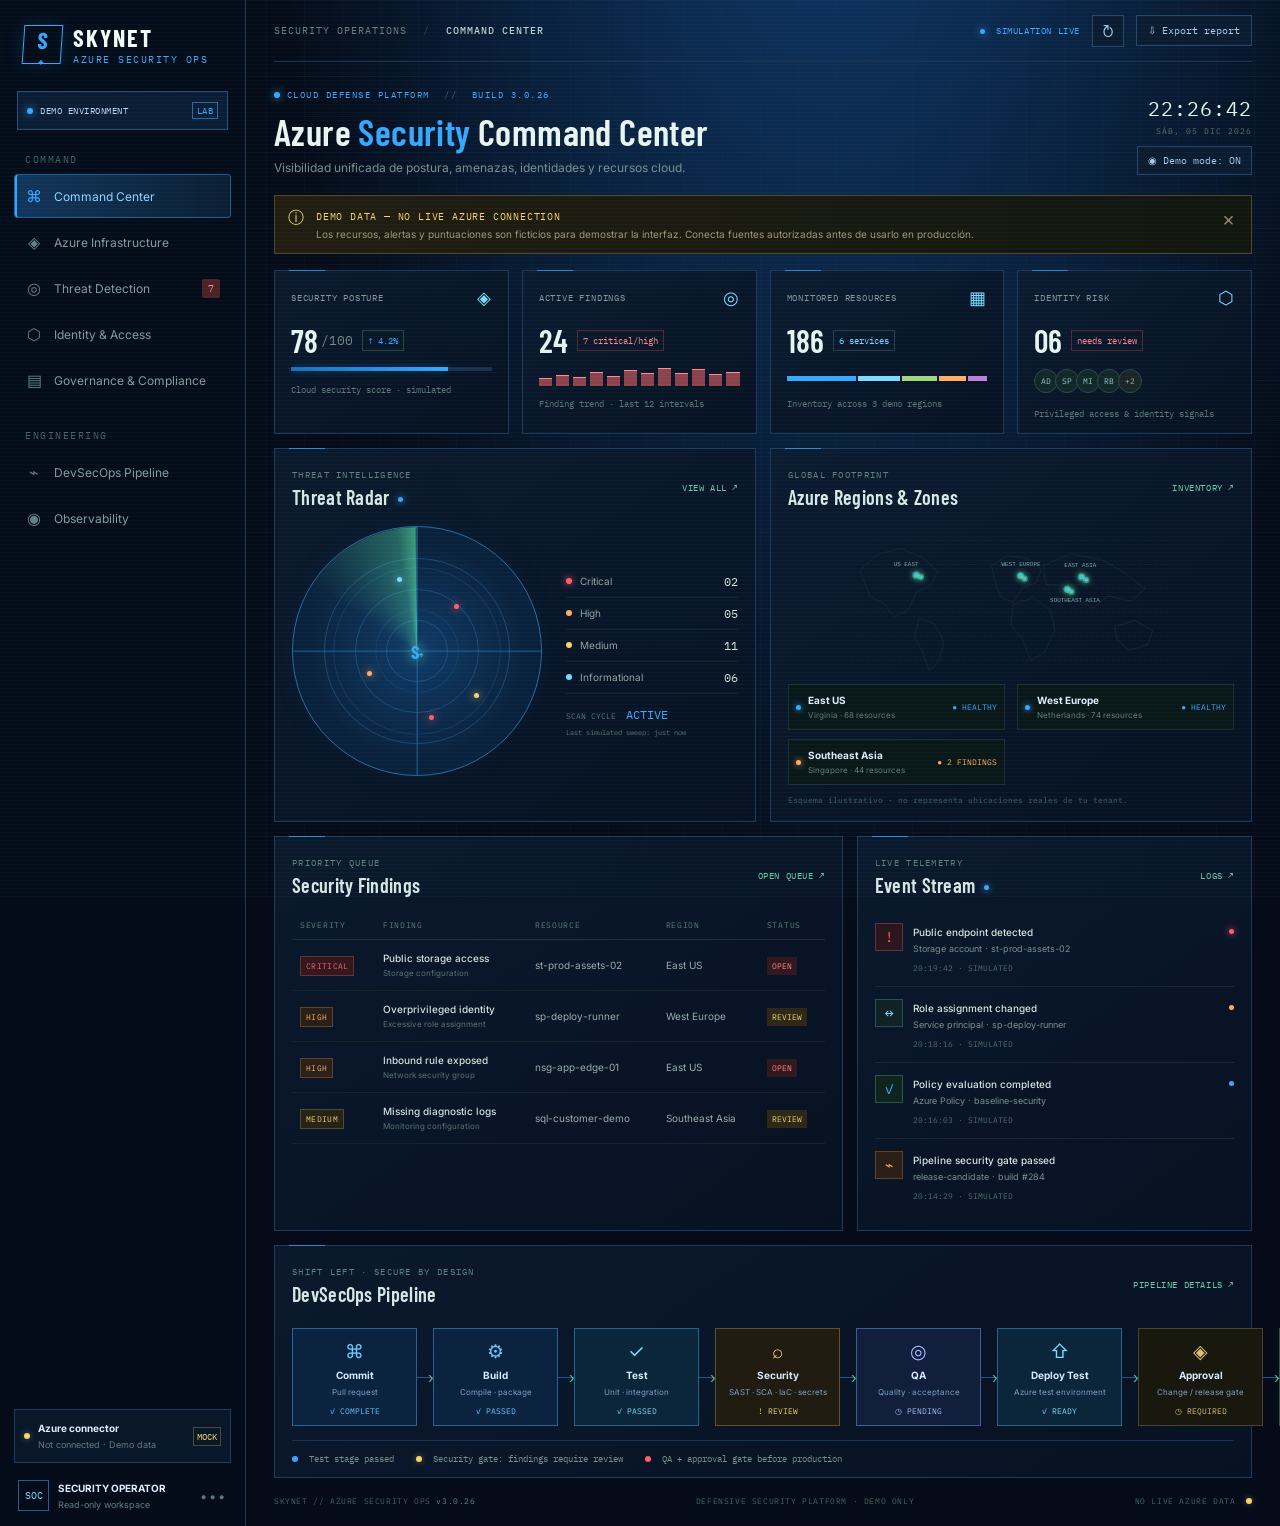
==== index.html @ eeb8b6c7 "Add files via upload" ====
<!doctype html>
<html lang="es">
<head>
<meta charset="utf-8"><meta name="viewport" content="width=device-width,initial-scale=1"><meta name="theme-color" content="#050b18"><meta name="description" content="SKYNET Azure Security Ops — dashboard de demostración para seguridad cloud, DevSecOps y observabilidad Azure."><title>SKYNET // Azure Security Ops</title><link rel="stylesheet" href="styles.css">
</head>
<body>
<div class="scanlines"></div><div class="app-shell">
<aside class="sidebar"><div class="brand"><div class="brand-mark">S<span>+</span></div><div><b>SKYNET</b><small>AZURE SECURITY OPS</small></div></div><div class="environment"><span class="pulse"></span> DEMO ENVIRONMENT <span class="env-tag">LAB</span></div>
<nav id="nav"><div class="nav-label">COMMAND</div><button class="nav-item active" data-view="overview"><span>⌘</span> Command Center</button><button class="nav-item" data-view="infrastructure"><span>◈</span> Azure Infrastructure</button><button class="nav-item" data-view="threats"><span>◎</span> Threat Detection <i class="nav-count">7</i></button><button class="nav-item" data-view="identity"><span>⬡</span> Identity & Access</button><button class="nav-item" data-view="governance"><span>▤</span> Governance & Compliance</button><div class="nav-label">ENGINEERING</div><button class="nav-item" data-view="devsecops"><span>⌁</span> DevSecOps Pipeline</button><button class="nav-item" data-view="observability"><span>◉</span> Observability</button></nav>
<div class="sidebar-bottom"><div class="connection"><span class="dot amber"></span><div><b>Azure connector</b><small>Not connected · Demo data</small></div><span class="status-pill">MOCK</span></div><div class="profile"><div class="avatar">SOC</div><div><b>SECURITY OPERATOR</b><small>Read-only workspace</small></div><span class="more">•••</span></div></div></aside>
<main class="main"><header class="topbar"><div class="crumb">SECURITY OPERATIONS <span>/</span> <b id="crumb">COMMAND CENTER</b></div><div class="top-actions"><span class="live"><i></i> SIMULATION LIVE</span><button class="icon-btn" id="refresh" title="Actualizar datos">↻</button><button class="top-btn" id="export">⇩ Export report</button></div></header>
<section class="page-heading"><div><div class="eyebrow"><span class="tiny-pulse"></span> CLOUD DEFENSE PLATFORM <span class="sep">//</span> BUILD 3.0.26</div><h1 id="pageTitle">Azure <em>Security</em> Command Center</h1><p id="pageDesc">Visibilidad unificada de postura, amenazas, identidades y recursos cloud.</p></div><div class="heading-right"><div class="clock" id="clock">--:--:--</div><div class="date-label" id="dateLabel">LOCAL SYSTEM TIME</div><button class="outline-btn" id="demoToggle">◉ Demo mode: ON</button></div></section>
<div class="notice"><span>ⓘ</span><div><b>DEMO DATA — NO LIVE AZURE CONNECTION</b><p>Los recursos, alertas y puntuaciones son ficticios para demostrar la interfaz. Conecta fuentes autorizadas antes de usarlo en producción.</p></div><button id="dismissNotice">×</button></div>
<div id="viewContent">
<section class="metric-grid"><article class="metric"><div class="metric-top"><span>SECURITY POSTURE</span><span class="metric-icon">◈</span></div><div class="metric-value">78<span class="unit">/100</span><span class="trend good">↑ 4.2%</span></div><div class="meter"><span style="width:78%"></span></div><small>Cloud security score · simulated</small></article><article class="metric"><div class="metric-top"><span>ACTIVE FINDINGS</span><span class="metric-icon">◎</span></div><div class="metric-value">24 <span class="trend bad">7 critical/high</span></div><div class="mini-bars"><i style="height:40%"></i><i style="height:58%"></i><i style="height:48%"></i><i style="height:72%"></i><i style="height:54%"></i><i style="height:82%"></i><i style="height:68%"></i><i style="height:96%"></i><i style="height:70%"></i><i style="height:88%"></i><i style="height:61%"></i><i style="height:74%"></i></div><small>Finding trend · last 12 intervals</small></article><article class="metric"><div class="metric-top"><span>MONITORED RESOURCES</span><span class="metric-icon">▦</span></div><div class="metric-value">186 <span class="trend neutral">6 services</span></div><div class="resource-strip"><i style="width:36%"></i><i style="width:22%"></i><i style="width:18%"></i><i style="width:14%"></i><i style="width:10%"></i></div><small>Inventory across 3 demo regions</small></article><article class="metric"><div class="metric-top"><span>IDENTITY RISK</span><span class="metric-icon">⬡</span></div><div class="metric-value">06 <span class="trend bad">needs review</span></div><div class="identity-avatars"><span>AD</span><span>SP</span><span>MI</span><span>RB</span><span>+2</span></div><small>Privileged access & identity signals</small></article></section>
<section class="dashboard-grid"><article class="panel radar-panel"><div class="panel-head"><div><span class="panel-kicker">THREAT INTELLIGENCE</span><h2>Threat Radar <span class="live-dot"></span></h2></div><button class="panel-action" data-go="threats">VIEW ALL ↗</button></div><div class="radar-layout"><div class="radar"><div class="radar-ring ring1"></div><div class="radar-ring ring2"></div><div class="radar-ring ring3"></div><div class="radar-cross horizontal"></div><div class="radar-cross vertical"></div><div class="radar-sweep"></div><span class="blip b1"></span><span class="blip b2"></span><span class="blip b3"></span><span class="blip b4"></span><span class="blip b5"></span><div class="radar-center">S<span>+</span></div></div><div class="radar-legend"><div><i class="red"></i><span>Critical</span><b>02</b></div><div><i class="orange"></i><span>High</span><b>05</b></div><div><i class="yellow"></i><span>Medium</span><b>11</b></div><div><i class="cyan"></i><span>Informational</span><b>06</b></div><div class="radar-foot">SCAN CYCLE <b>ACTIVE</b><small>Last simulated sweep: just now</small></div></div></div></article>
<article class="panel regions-panel"><div class="panel-head"><div><span class="panel-kicker">GLOBAL FOOTPRINT</span><h2>Azure Regions & Zones</h2></div><button class="panel-action" data-go="infrastructure">INVENTORY ↗</button></div><div class="map-wrap"><svg class="world-map" viewBox="0 0 600 270" aria-label="Mapa esquemático de regiones demo"><g fill="none" stroke="#16363a" stroke-width="1"><path d="M45 80 L75 53 113 43 150 58 177 82 164 105 140 117 127 147 102 158 85 135 62 125Z"/><path d="M145 160 L170 170 187 201 178 233 162 250 151 218 137 192Z"/><path d="M267 72 L295 55 331 61 351 79 342 101 319 110 303 134 283 125 273 100Z"/><path d="M304 137 L338 126 367 148 374 181 357 218 334 232 319 196 300 172Z"/><path d="M354 72 L400 52 454 62 492 84 526 111 503 132 463 123 440 143 405 128 384 105 359 104Z"/><path d="M475 174 L510 165 539 181 530 206 499 215 479 197Z"/><path d="M30 30H570M30 70H570M30 110H570M30 150H570M30 190H570M30 230H570" stroke-dasharray="2 7"/></g><g class="map-points"><circle cx="140" cy="88" r="4"/><circle cx="148" cy="91" r="3"/><circle cx="316" cy="89" r="4"/><circle cx="323" cy="94" r="3"/><circle cx="419" cy="91" r="4"/><circle cx="427" cy="96" r="3"/><circle cx="395" cy="112" r="4"/><circle cx="402" cy="116" r="3"/></g><g font-size="10" fill="#78a8a6" font-family="monospace"><text x="102" y="73">US EAST</text><text x="284" y="72">WEST EUROPE</text><text x="390" y="75">EAST ASIA</text><text x="366" y="133">SOUTHEAST ASIA</text></g></svg><div class="region-list"><div><span class="region-dot"></span><div><b>East US</b><small>Virginia · 68 resources</small></div><span class="region-health">● HEALTHY</span></div><div><span class="region-dot"></span><div><b>West Europe</b><small>Netherlands · 74 resources</small></div><span class="region-health">● HEALTHY</span></div><div><span class="region-dot warn"></span><div><b>Southeast Asia</b><small>Singapore · 44 resources</small></div><span class="region-health warn-text">● 2 FINDINGS</span></div></div><p class="map-note">Esquema ilustrativo · no representa ubicaciones reales de tu tenant.</p></div></article></section>
<section class="dashboard-grid lower-grid"><article class="panel findings-panel"><div class="panel-head"><div><span class="panel-kicker">PRIORITY QUEUE</span><h2>Security Findings</h2></div><button class="panel-action" data-go="threats">OPEN QUEUE ↗</button></div><div class="table-wrap"><table><thead><tr><th>SEVERITY</th><th>FINDING</th><th>RESOURCE</th><th>REGION</th><th>STATUS</th></tr></thead><tbody id="findingsTable"><tr><td><span class="severity critical">CRITICAL</span></td><td><b>Public storage access</b><small>Storage configuration</small></td><td>st-prod-assets-02</td><td>East US</td><td><span class="state open">OPEN</span></td></tr><tr><td><span class="severity high">HIGH</span></td><td><b>Overprivileged identity</b><small>Excessive role assignment</small></td><td>sp-deploy-runner</td><td>West Europe</td><td><span class="state review">REVIEW</span></td></tr><tr><td><span class="severity high">HIGH</span></td><td><b>Inbound rule exposed</b><small>Network security group</small></td><td>nsg-app-edge-01</td><td>East US</td><td><span class="state open">OPEN</span></td></tr><tr><td><span class="severity medium">MEDIUM</span></td><td><b>Missing diagnostic logs</b><small>Monitoring configuration</small></td><td>sql-customer-demo</td><td>Southeast Asia</td><td><span class="state review">REVIEW</span></td></tr></tbody></table></div></article><article class="panel activity-panel"><div class="panel-head"><div><span class="panel-kicker">LIVE TELEMETRY</span><h2>Event Stream <span class="live-dot"></span></h2></div><button class="panel-action" data-go="observability">LOGS ↗</button></div><div class="event-list" id="eventList"><div class="event"><span class="event-icon red-icon">!</span><div><b>Public endpoint detected</b><p>Storage account · st-prod-assets-02</p><small>20:19:42 · SIMULATED</small></div><span class="severity-dot red"></span></div><div class="event"><span class="event-icon cyan-icon">↔</span><div><b>Role assignment changed</b><p>Service principal · sp-deploy-runner</p><small>20:18:16 · SIMULATED</small></div><span class="severity-dot orange"></span></div><div class="event"><span class="event-icon green-icon">✓</span><div><b>Policy evaluation completed</b><p>Azure Policy · baseline-security</p><small>20:16:03 · SIMULATED</small></div><span class="severity-dot green"></span></div><div class="event"><span class="event-icon orange-icon">⌁</span><div><b>Pipeline security gate passed</b><p>release-candidate · build #284</p><small>20:14:29 · SIMULATED</small><span class="severity-dot green"></span></div></div></div></article></section>
<section class="pipeline panel"><div class="panel-head"><div><span class="panel-kicker">SHIFT LEFT · SECURE BY DESIGN</span><h2>DevSecOps Pipeline</h2></div><button class="panel-action" data-go="devsecops">PIPELINE DETAILS ↗</button></div><div class="pipeline-flow">
<div class="pipe-node done"><span>⌘</span><b>Commit</b><small>Pull request</small><i>✓ COMPLETE</i></div><div class="pipe-link"></div>
<div class="pipe-node done"><span>⚙</span><b>Build</b><small>Compile · package</small><i>✓ PASSED</i></div><div class="pipe-link"></div>
<div class="pipe-node test-node"><span>✓</span><b>Test</b><small>Unit · integration</small><i>✓ PASSED</i></div><div class="pipe-link"></div>
<div class="pipe-node warn-node"><span>⌕</span><b>Security</b><small>SAST · SCA · IaC · secrets</small><i>! REVIEW</i></div><div class="pipe-link"></div>
<div class="pipe-node qa-node"><span>◎</span><b>QA</b><small>Quality · acceptance</small><i>◷ PENDING</i></div><div class="pipe-link"></div>
<div class="pipe-node test-node"><span>⇧</span><b>Deploy Test</b><small>Azure test environment</small><i>✓ READY</i></div><div class="pipe-link"></div>
<div class="pipe-node gated"><span>◈</span><b>Approval</b><small>Change / release gate</small><i>◷ REQUIRED</i></div><div class="pipe-link"></div>
<div class="pipe-node prod-node"><span>▲</span><b>Production</b><small>Azure prod</small><i>▣ GATED</i></div><div class="pipe-link"></div>
<div class="pipe-node locked"><span>◉</span><b>Monitor</b><small>Azure Monitor · Defender</small><i>↗ TELEMETRY</i></div></div><div class="pipeline-foot"><span><i class="dot green"></i> Test stage passed</span><span><i class="dot amber"></i> Security gate: findings require review</span><span><i class="dot red"></i> QA + approval gate before production</span></div></section>
</div><footer><span>SKYNET // AZURE SECURITY OPS <b>v3.0.26</b></span><span>DEFENSIVE SECURITY PLATFORM · DEMO ONLY</span><span>NO LIVE AZURE DATA <i class="dot amber"></i></span></footer></main></div><div class="toast" id="toast"></div><script src="app.js"></script></body></html>
---- styles.css ----
@import url('https://fonts.googleapis.com/css2?family=Barlow+Condensed:wght@500;600;700&family=IBM+Plex+Mono:wght@400;500;600&family=Inter:wght@400;500;600;700&display=swap');
:root{--bg:#050a0d;--panel:#091216;--panel2:#0b171b;--line:#193037;--text:#d8e8e7;--muted:#6d898a;--green:#62f5b0;--cyan:#5be7ee;--red:#ff5d6c;--orange:#ffad62;--yellow:#f4d46a}*{box-sizing:border-box}body{margin:0;background:radial-gradient(ellipse at 65% -20%,#10302d 0,transparent 45%),var(--bg);color:var(--text);font-family:Inter,Arial,sans-serif;font-size:13px;min-height:100vh}body:before{content:"";position:fixed;inset:0;pointer-events:none;background-image:linear-gradient(#17303618 1px,transparent 1px),linear-gradient(90deg,#17303618 1px,transparent 1px);background-size:38px 38px;z-index:0}.scanlines{position:fixed;inset:0;pointer-events:none;z-index:5;opacity:.07;background:repeating-linear-gradient(0deg,transparent 0px,transparent 3px,#6af5bc 4px)}button{font:inherit;cursor:pointer;color:inherit}.app-shell{position:relative;z-index:1;display:flex;min-height:100vh}.sidebar{width:246px;flex-shrink:0;border-right:1px solid var(--line);background:#060d10ed;display:flex;flex-direction:column;padding:23px 14px 15px;min-height:100vh}.brand{display:flex;align-items:center;gap:11px;padding:0 9px 25px}.brand-mark{height:39px;width:39px;display:grid;place-items:center;border:1px solid var(--green);color:var(--green);font:700 23px 'Barlow Condensed';transform:skew(-4deg);box-shadow:0 0 17px #62f5b018}.brand-mark span{font-size:12px;display:inline}.brand b{display:block;font:700 24px 'Barlow Condensed';letter-spacing:2px;color:#f0fffa}.brand small{display:block;font:10px 'IBM Plex Mono';letter-spacing:1.5px;color:var(--green);margin-top:1px}.environment{font:9px 'IBM Plex Mono';letter-spacing:.5px;border:1px solid #234039;background:#0a1a17;padding:10px 9px;color:#a9c6bd;display:flex;align-items:center;gap:7px;margin:0 3px 23px}.pulse,.tiny-pulse{height:6px;width:6px;border-radius:50%;background:var(--green);box-shadow:0 0 8px var(--green);display:inline-block;animation:pulse 1.8s infinite}.env-tag{margin-left:auto;color:var(--green);border:1px solid #32634f;padding:2px 4px}.nav-label{font:10px 'IBM Plex Mono';letter-spacing:1.5px;color:#456164;padding:0 11px;margin:0 0 8px}.nav-label:not(:first-child){margin-top:27px}.nav-item{border:1px solid transparent;background:none;width:100%;text-align:left;display:flex;align-items:center;gap:11px;padding:11px 10px;margin:2px 0;color:#829b9b;border-radius:3px;font-size:12px;transition:.2s}.nav-item>span{font-size:16px;width:18px;text-align:center;color:#618182}.nav-item:hover{background:#0d1b1e;color:#d9f8ee}.nav-item.active{background:linear-gradient(90deg,#12332a,#0b1a19);border-color:#1e5744;color:#8effc4;box-shadow:inset 2px 0 var(--green)}.nav-item.active>span{color:var(--green)}.nav-count{font:10px 'IBM Plex Mono';margin-left:auto;background:#4b2227;color:#ff818a;padding:3px 6px;border-radius:2px}.sidebar-bottom{margin-top:auto}.connection{border:1px solid #1a3436;background:#091315;padding:12px 9px;display:flex;align-items:center;gap:8px;margin-bottom:17px}.connection b,.profile b{font-size:10px;display:block}.connection small,.profile small{display:block;color:#617e7e;font-size:9px;margin-top:5px}.status-pill{margin-left:auto;font:9px 'IBM Plex Mono';color:var(--yellow);border:1px solid #514a2b;padding:3px}.dot{width:6px;height:6px;border-radius:50%;display:inline-block;background:var(--green)}.dot.amber{background:var(--yellow);box-shadow:0 0 6px #f4d46a70}.profile{display:flex;align-items:center;gap:9px;padding:0 4px}.avatar{height:31px;width:31px;border:1px solid #2a5350;color:var(--cyan);display:grid;place-items:center;font:10px 'IBM Plex Mono'}.more{margin-left:auto;color:#5b7678;letter-spacing:2px}.main{min-width:0;flex:1;padding:0 28px;max-width:1800px;margin:0 auto}.topbar{height:62px;border-bottom:1px solid #15282c;display:flex;align-items:center;justify-content:space-between}.crumb{font:10px 'IBM Plex Mono';letter-spacing:1px;color:#678181}.crumb span{padding:0 9px;color:#2d4a4c}.crumb b{color:#b5d0cd;font-weight:500}.top-actions{display:flex;align-items:center;gap:12px}.live{font:9px 'IBM Plex Mono';color:var(--green);letter-spacing:.6px}.live i{display:inline-block;width:5px;height:5px;background:var(--green);border-radius:50%;margin-right:5px;box-shadow:0 0 8px var(--green)}.icon-btn,.top-btn,.outline-btn{background:#0b171a;border:1px solid #254047;padding:8px 11px;color:#9ab6b3;font:10px 'IBM Plex Mono'}.icon-btn{font-size:17px;padding:4px 10px}.top-btn:hover,.outline-btn:hover,.icon-btn:hover{border-color:var(--green);color:var(--green)}.page-heading{display:flex;justify-content:space-between;align-items:flex-end;padding:27px 0 20px}.eyebrow{font:9px 'IBM Plex Mono';letter-spacing:1.5px;color:var(--green);margin-bottom:9px}.sep{color:#426766;margin:0 8px}h1{font:600 clamp(27px,3vw,37px) 'Barlow Condensed';letter-spacing:.4px;margin:0;color:#e7f4f0}h1 em{font-style:normal;color:var(--green)}.page-heading p{margin:7px 0 0;color:#77908f;font-size:12px}.heading-right{text-align:right}.clock{font:20px 'IBM Plex Mono';letter-spacing:1px;color:#d8f8eb}.date-label{font:8px 'IBM Plex Mono';letter-spacing:1px;color:#56716f;margin:4px 0 10px}.outline-btn{padding:7px 10px}.notice{display:flex;align-items:flex-start;gap:12px;border:1px solid #51452a;background:linear-gradient(90deg,#211d11,#11160f);padding:11px 13px;margin-bottom:16px;color:var(--yellow)}.notice>span{font-size:16px}.notice b{font:10px 'IBM Plex Mono';letter-spacing:.8px}.notice p{color:#9d9778;margin:4px 0 0;font-size:10px;line-height:1.5}.notice button{margin-left:auto;background:none;border:0;color:#8b825f;font-size:20px;padding:0 3px}.metric-grid{display:grid;grid-template-columns:repeat(4,minmax(0,1fr));gap:13px}.metric,.panel{border:1px solid var(--line);background:linear-gradient(145deg,#0b161aee,#071013f2);position:relative;min-width:0}.metric{padding:15px 16px 13px;min-height:143px}.metric:before,.panel:before{content:"";position:absolute;top:-1px;left:14px;width:36px;height:1px;background:var(--green);opacity:.7}.metric-top{display:flex;align-items:center;justify-content:space-between;color:#7d9a99;font:9px 'IBM Plex Mono';letter-spacing:.8px}.metric-icon{color:var(--cyan);font-size:18px}.metric-value{font:600 32px 'Barlow Condensed';margin:12px 0 8px;color:#e4f4ef;display:flex;align-items:center;gap:9px}.unit{font:13px 'IBM Plex Mono';color:#6f8988;margin-left:-6px}.trend{font:9px 'IBM Plex Mono';padding:4px 5px;border:1px solid #254a3c;white-space:nowrap}.trend.good{color:var(--green)}.trend.bad{color:#ff828b;border-color:#512a32}.trend.neutral{color:var(--cyan);border-color:#23444b}.meter{height:4px;background:#1a3031;margin:0 0 9px}.meter span{display:block;height:100%;background:linear-gradient(90deg,#1c9f76,var(--green));box-shadow:0 0 9px #62f5b04a}.metric small{color:#587575;font:9px 'IBM Plex Mono'}.mini-bars{display:flex;gap:4px;align-items:flex-end;height:19px;margin:0 0 8px}.mini-bars i{flex:1;background:#ff6c6d88;border-top:1px solid #ff8b89}.resource-strip{display:flex;gap:2px;height:5px;margin:17px 0 13px}.resource-strip i:nth-child(1){background:var(--green)}.resource-strip i:nth-child(2){background:var(--cyan)}.resource-strip i:nth-child(3){background:#a2d47a}.resource-strip i:nth-child(4){background:var(--orange)}.resource-strip i:nth-child(5){background:#bc7ed9}.identity-avatars{display:flex;margin:10px 0 11px}.identity-avatars span{height:24px;width:24px;border-radius:50%;border:1px solid #294c4d;background:#122628;color:#91c9c2;display:grid;place-items:center;font:8px 'IBM Plex Mono';margin-right:-3px}.identity-avatars span:last-child{background:#1b2425;color:#9eb0a8}.dashboard-grid{display:grid;grid-template-columns:1fr 1fr;gap:14px;margin-top:14px}.panel{padding:16px 17px}.panel-head{display:flex;align-items:center;justify-content:space-between;margin-bottom:14px}.panel-kicker{font:9px 'IBM Plex Mono';letter-spacing:1.3px;color:#5e8180}.panel h2{font:600 20px 'Barlow Condensed';margin:4px 0 0;color:#d7e8e4;letter-spacing:.3px}.panel-action{border:0;background:none;color:#69cba8;font:9px 'IBM Plex Mono';letter-spacing:.6px;padding:5px 0}.panel-action:hover{color:var(--green)}.live-dot{display:inline-block;width:5px;height:5px;background:var(--green);border-radius:50%;vertical-align:middle;margin-left:4px;box-shadow:0 0 7px var(--green)}.radar-layout{display:flex;align-items:center;justify-content:center;gap:24px;padding:3px 0 7px}.radar{width:min(250px,58%);aspect-ratio:1;border-radius:50%;border:1px solid #245f4d;position:relative;overflow:hidden;background:repeating-radial-gradient(circle at center,transparent 0,transparent 23%,#17433280 23.4%,transparent 24%),linear-gradient(90deg,transparent 49.7%,#245f4d 50%,transparent 50.3%),linear-gradient(transparent 49.7%,#245f4d 50%,transparent 50.3%),radial-gradient(circle,#143f30 0,#0b241e 55%,#071512 100%);box-shadow:0 0 30px #2ce6a00b,inset 0 0 30px #36d8900b}.radar-ring{position:absolute;border:1px solid #245f4d88;border-radius:50%;inset:25%}.ring2{inset:12.5%}.ring3{inset:37.5%}.radar-cross{position:absolute;background:#245f4d55}.horizontal{height:1px;left:0;right:0;top:50%}.vertical{width:1px;top:0;bottom:0;left:50%}.radar-sweep{position:absolute;inset:0;border-radius:50%;background:conic-gradient(from 0deg,transparent 0deg,transparent 278deg,#62f5b003 302deg,#62f5b050 350deg,#62f5b090 359deg,transparent 360deg);animation:spin 7s linear infinite;transform-origin:center}.radar-center{position:absolute;top:50%;left:50%;transform:translate(-50%,-50%);font:700 19px 'Barlow Condensed';color:var(--green);text-shadow:0 0 12px #62f5b0}.radar-center span{font-size:10px}.blip{position:absolute;height:5px;width:5px;border-radius:50%;background:var(--red);box-shadow:0 0 8px var(--red);z-index:2;animation:pulse 1.8s infinite}.b1{left:65%;top:31%}.b2{left:30%;top:58%;background:var(--orange);box-shadow:0 0 8px var(--orange)}.b3{left:73%;top:67%;background:var(--yellow);box-shadow:0 0 8px var(--yellow)}.b4{left:42%;top:20%;background:var(--cyan);box-shadow:0 0 8px var(--cyan)}.b5{left:55%;top:76%}.radar-legend{flex:1;max-width:180px}.radar-legend>div:not(.radar-foot){display:flex;align-items:center;gap:8px;padding:8px 0;border-bottom:1px solid #14272a;color:#8ca5a2;font-size:10px}.radar-legend i{width:6px;height:6px;border-radius:50%}.radar-legend i.red{background:var(--red);box-shadow:0 0 7px var(--red)}.radar-legend i.orange{background:var(--orange)}.radar-legend i.yellow{background:var(--yellow)}.radar-legend i.cyan{background:var(--cyan)}.radar-legend b{margin-left:auto;font:12px 'IBM Plex Mono';color:#d3e4df}.radar-foot{padding-top:13px;font:8px 'IBM Plex Mono';color:#557675}.radar-foot b{color:var(--green);margin-left:5px}.radar-foot small{display:block;margin-top:6px}.map-wrap{min-width:0}.world-map{width:100%;height:160px;display:block}.map-points circle{fill:var(--green);stroke:#62f5b066;stroke-width:5;filter:drop-shadow(0 0 5px #62f5b0)}.region-list{display:grid;grid-template-columns:1fr 1fr;gap:9px 12px;margin-top:1px}.region-list>div{display:flex;align-items:center;gap:7px;background:#0a1719;border:1px solid #172f32;padding:9px 7px;min-width:0}.region-dot{width:5px;height:5px;flex-shrink:0;border-radius:50%;background:var(--green);box-shadow:0 0 6px var(--green)}.region-dot.warn{background:var(--orange);box-shadow:0 0 6px var(--orange)}.region-list b{font-size:10px;display:block}.region-list small{display:block;color:#617e7d;font-size:8px;margin-top:4px}.region-health{margin-left:auto;color:var(--green);font:8px 'IBM Plex Mono';white-space:nowrap}.warn-text{color:var(--orange)}.map-note{font:8px 'IBM Plex Mono';color:#456262;margin:10px 0 0}.lower-grid{grid-template-columns:1.18fr .82fr}.table-wrap{overflow-x:auto}table{width:100%;border-collapse:collapse;text-align:left;white-space:nowrap}th{font:8px 'IBM Plex Mono';letter-spacing:.7px;color:#5d7c7b;padding:9px 8px;border-bottom:1px solid #1d3437}td{padding:12px 8px;border-bottom:1px solid #13272a;color:#96adab;font-size:10px}td b{display:block;color:#d0e1dc;font-size:10px;font-weight:500}td small{display:block;color:#597473;font-size:8px;margin-top:4px}.severity{font:8px 'IBM Plex Mono';padding:4px 5px;border:1px solid;letter-spacing:.3px}.severity.critical{color:var(--red);border-color:#67303a;background:#33181e}.severity.high{color:var(--orange);border-color:#61422c;background:#2b2017}.severity.medium{color:var(--yellow);border-color:#514b2b;background:#262416}.state{font:8px 'IBM Plex Mono';padding:4px 5px}.state.open{color:#ff858b;background:#32191f}.state.review{color:var(--yellow);background:#2d2817}.event-list{display:flex;flex-direction:column}.event{display:flex;align-items:flex-start;gap:10px;padding:12px 0;border-bottom:1px solid #172a2d;position:relative}.event:last-child{border:0}.event-icon{height:28px;width:28px;flex-shrink:0;display:grid;place-items:center;font:14px 'IBM Plex Mono';border:1px solid}.red-icon{color:var(--red);border-color:#62313a;background:#2a161c}.cyan-icon{color:var(--cyan);border-color:#245158;background:#102225}.green-icon{color:var(--green);border-color:#285743;background:#10231c}.orange-icon{color:var(--orange);border-color:#63422c;background:#2b1f17}.event b{font-size:10px;color:#d4e5e0;font-weight:500}.event p{font-size:9px;color:#77908e;margin:4px 0}.event small{font:8px 'IBM Plex Mono';color:#4f6c6c}.severity-dot{margin-left:auto;width:5px;height:5px;border-radius:50%;margin-top:6px;flex-shrink:0}.severity-dot.red{background:var(--red);box-shadow:0 0 7px var(--red)}.severity-dot.orange{background:var(--orange)}.severity-dot.green{background:var(--green)}.pipeline{margin-top:14px;padding-bottom:13px}.pipeline-flow{display:flex;align-items:stretch;gap:0;padding:8px 0 10px}.pipe-node{flex:1;min-width:0;border:1px solid #23403e;background:#0b1b18;padding:11px 8px 9px;display:flex;flex-direction:column;align-items:center;text-align:center;gap:6px}.pipe-node>span{font-size:19px;color:var(--green)}.pipe-node b{font-size:10px;color:#d0e5dc}.pipe-node small{font-size:8px;color:#6a8881;white-space:normal}.pipe-node i{font:8px 'IBM Plex Mono';font-style:normal;color:var(--green);margin-top:3px}.pipe-link{width:16px;flex-shrink:0;align-self:center;height:1px;background:#38665b;position:relative}.pipe-link:after{content:'›';position:absolute;right:-1px;top:-9px;color:#5ab991;font-size:15px}.pipe-node.warn-node{border-color:#65502b;background:#201c12}.pipe-node.warn-node>span,.pipe-node.warn-node i{color:var(--yellow)}.pipe-node.gated{border-color:#4a4430;background:#19180f}.pipe-node.gated>span,.pipe-node.gated i{color:#d9bf70}.pipe-node.locked{border-color:#2a3435;background:#0b1113;opacity:.7}.pipe-node.locked>span,.pipe-node.locked i{color:#718281}.pipeline-foot{display:flex;gap:22px;border-top:1px solid #172a2c;padding-top:12px;color:#75908b;font:9px 'IBM Plex Mono'}.pipeline-foot .dot{margin-right:6px}.pipeline-foot .dot.green{background:var(--green)}.pipeline-foot .dot.amber{background:var(--yellow)}.pipeline-foot .dot.red{background:var(--red)}footer{display:flex;justify-content:space-between;gap:12px;padding:18px 0 20px;color:#456260;font:8px 'IBM Plex Mono';letter-spacing:.6px}footer b{color:#678582;font-weight:400}footer .dot{margin-left:5px}.toast{position:fixed;right:24px;bottom:24px;z-index:10;max-width:340px;padding:12px 16px;background:#10231d;border:1px solid #2e7256;color:#9bffd1;font:11px 'IBM Plex Mono';box-shadow:0 10px 30px #0008;opacity:0;transform:translateY(10px);transition:.25s;pointer-events:none}.toast.show{opacity:1;transform:translateY(0)}.scanlines{mix-blend-mode:screen}@keyframes spin{to{transform:rotate(360deg)}}@keyframes pulse{0%,100%{opacity:1}50%{opacity:.4}}@media(max-width:1150px){.sidebar{width:215px}.main{padding:0 18px}.metric-grid{grid-template-columns:repeat(2,minmax(0,1fr))}.lower-grid{grid-template-columns:1fr}.radar{max-width:230px}}@media(max-width:760px){.sidebar{width:58px;padding:17px 6px}.brand{padding:0 3px 23px;justify-content:center}.brand>div:last-child,.environment,.nav-label,.nav-item:not(.active),.nav-item.active{font-size:0}.brand-mark{height:37px;width:37px;font-size:22px}.nav-item{justify-content:center;padding:12px 4px}.nav-item>span{font-size:18px}.nav-item.active{font-size:0}.nav-count{font-size:8px;position:absolute;margin:0 0 0 33px;padding:2px}.sidebar-bottom .connection{justify-content:center;padding:10px 0}.connection>div,.status-pill,.profile>div:not(.avatar),.profile .more{display:none}.profile{justify-content:center}.main{padding:0 12px}.topbar{height:52px}.crumb{font-size:8px;letter-spacing:.3px}.top-actions{gap:5px}.live{font-size:0}.live i{font-size:0}.top-btn{font-size:0}.top-btn:after{content:'⇩';font-size:13px}.page-heading{align-items:flex-start;gap:10px;padding:22px 0 16px}.page-heading p{font-size:10px;line-height:1.5}.heading-right{min-width:90px}.clock{font-size:14px}.date-label{font-size:7px}.outline-btn{font-size:8px;padding:6px}.eyebrow{font-size:7px;letter-spacing:.7px}.metric-grid{gap:8px}.metric{padding:12px 10px;min-height:137px}.metric-top{font-size:8px}.metric-value{font-size:27px;gap:5px}.trend{font-size:7px;padding:3px}.dashboard-grid{grid-template-columns:1fr;gap:10px;margin-top:10px}.panel{padding:13px 11px}.radar-layout{gap:12px}.radar{width:56%;max-width:220px}.radar-legend{max-width:none}.region-list{gap:6px}.region-list>div{padding:8px 5px}.region-health{font-size:7px}.pipeline-flow{overflow-x:auto;padding-bottom:14px}.pipe-node{min-width:104px}.pipe-link{min-width:13px;width:13px}.pipeline-foot{flex-direction:column;gap:8px}footer{flex-direction:column;gap:7px;font-size:7px}.notice{padding:9px;gap:8px}.notice b{font-size:8px}.notice p{font-size:9px}.event{gap:8px}}@media(max-width:390px){.main{padding:0 8px}.heading-right{min-width:78px}.metric-value{font-size:24px}.trend{white-space:normal}.radar-legend>div:not(.radar-foot){gap:5px}.region-list{grid-template-columns:1fr}.page-heading h1{font-size:26px}}
/* Interactive module views */
.detail-toolbar{display:flex;justify-content:space-between;align-items:center;gap:14px;margin:0 0 14px;padding:12px 14px;border:1px solid #1b3538;background:#091619}.detail-toolbar p{color:#77908f;font-size:11px;margin:5px 0 0}.detail-metric{min-height:150px}.detail-metric .metric-value{font-size:29px;flex-wrap:wrap}.detail-metric .trend{white-space:normal;line-height:1.35}.detail-panel{margin-top:14px}.demo-label{font:9px 'IBM Plex Mono';color:var(--yellow);border:1px solid #514a2b;padding:6px 8px;white-space:nowrap}.detail-tabs{display:flex;gap:7px;flex-wrap:wrap;margin:0 0 13px}.filter-tab{min-height:36px;padding:8px 12px;background:#0a171a;border:1px solid #20383b;color:#799392;font:10px 'IBM Plex Mono';border-radius:2px}.filter-tab:hover,.filter-tab.selected{border-color:#3c8c68;background:#10291f;color:var(--green)}.detail-foot{display:flex;align-items:center;justify-content:space-between;gap:10px;padding-top:12px;color:#64817f;font:9px 'IBM Plex Mono'}.detail-bottom{margin-top:14px}.action-list{padding-left:18px;color:#8ca7a3;font-size:11px;line-height:1.9}.action-list li::marker{color:var(--green)}.source-row{display:flex;justify-content:space-between;align-items:center;gap:12px;padding:12px 0;border-bottom:1px solid #172a2d;color:#8ba6a2;font-size:10px}.source-row:last-child{border:0}.source-row b{font:8px 'IBM Plex Mono';color:var(--yellow);border:1px solid #514a2b;padding:4px 5px;white-space:nowrap}.state.healthy{color:var(--green);background:#10251d}.empty-state{text-align:center;padding:28px;color:#799392;font-size:11px}
@media(max-width:760px){.detail-toolbar{align-items:flex-start;flex-direction:column}.detail-toolbar .outline-btn{font-size:9px}.detail-metric .metric-value{font-size:24px}.filter-tab{flex:1 1 auto}.detail-foot{align-items:flex-start;flex-direction:column}.source-row{align-items:flex-start;flex-direction:column;gap:6px}}


/* AZURE BLUE SECURITY OPERATIONS THEME */
:root{--bg:#050b18;--panel:#091629;--panel2:#0c1d33;--line:#1c3a5c;--text:#dcecff;--muted:#7895b8;--green:#35a9ff;--cyan:#78dcff;--red:#ff5d6c;--orange:#ffad62;--yellow:#f4d46a}
body{background:radial-gradient(ellipse at 65% -20%,#103c70 0,transparent 48%),var(--bg)}
body:before{background-image:linear-gradient(#1a4d7a18 1px,transparent 1px),linear-gradient(90deg,#1a4d7a18 1px,transparent 1px)}
.sidebar{background:#050d1bed}
.brand-mark{box-shadow:0 0 18px #35a9ff25}
.environment{border-color:#244e78;background:#0b1d34;color:#b9d9f7}
.env-tag{border-color:#286da6}
.nav-item:hover{background:#0d213a;color:#e2f3ff}
.nav-item.active{background:linear-gradient(90deg,#12365c,#0b1d33);border-color:#1c5e96;color:#8ed5ff;box-shadow:inset 2px 0 var(--green)}
.connection{border-color:#1b3d60;background:#08172a}
.avatar{border-color:#2b5c8b}
.topbar{border-bottom-color:#193552}
.icon-btn,.top-btn,.outline-btn{background:#0b1b30;border-color:#25486b;color:#a8c9e8}
.notice{border-color:#51452a}
.metric,.panel{background:linear-gradient(145deg,#0c1b30ee,#071222f5)}
.metric:before,.panel:before{background:var(--green)}
.meter{background:#18314c}
.meter span{background:linear-gradient(90deg,#176fbd,var(--green));box-shadow:0 0 9px #35a9ff4a}
.radar{border-color:#286ba5;background:repeating-radial-gradient(circle at center,transparent 0,transparent 23%,#14518b80 23.4%,transparent 24%),linear-gradient(90deg,transparent 49.7%,#286ba5 50%,transparent 50.3%),linear-gradient(transparent 49.7%,#286ba5 50%,transparent 50.3%),radial-gradient(circle,#103b68 0,#0b2441 55%,#071525 100%);box-shadow:0 0 30px #2c9de00b,inset 0 0 30px #368ce00b}
.radar-ring{border-color:#286ba588}.radar-cross{background:#286ba555}
.detail-toolbar{border-color:#1b3e63;background:#09172a}
.filter-tab{background:#0a192c;border-color:#203e5f;color:#91accb}
.filter-tab:hover,.filter-tab.selected{border-color:#287fbd;background:#102b49;color:#8ed5ff}
.source-row{border-bottom-color:#19304a}
.pipeline-flow{gap:0;align-items:stretch}
.pipe-node{background:#0b1d32;border-color:#24517b}
.pipe-node>span,.pipe-node i{color:#68c9ff}
.pipe-node b{color:#d6eaff}
.pipe-node small{color:#7d9fc4}
.pipe-link{background:#235783}
.pipe-node.done{border-color:#23659b;background:#0c2340}
.pipe-node.done>span,.pipe-node.done i{color:#65c8ff}
.pipe-node.qa-node{border-color:#3c5c9a;background:#111f3c}
.pipe-node.qa-node>span,.pipe-node.qa-node i{color:#a7baff}
.pipe-node.test-node{border-color:#1f668d;background:#0b263a}
.pipe-node.test-node>span,.pipe-node.test-node i{color:#75ddff}
.pipe-node.prod-node{border-color:#275b45;background:#0b211d}
.pipe-node.prod-node>span,.pipe-node.prod-node i{color:#62f5b0}
.pipeline-flow{padding:8px 0 14px}
.pipe-node{flex:0 0 125px;min-width:125px}
.pipeline-foot{border-top:1px solid #1a3553}
@media(max-width:760px){.pipe-node{flex-basis:118px;min-width:118px}}
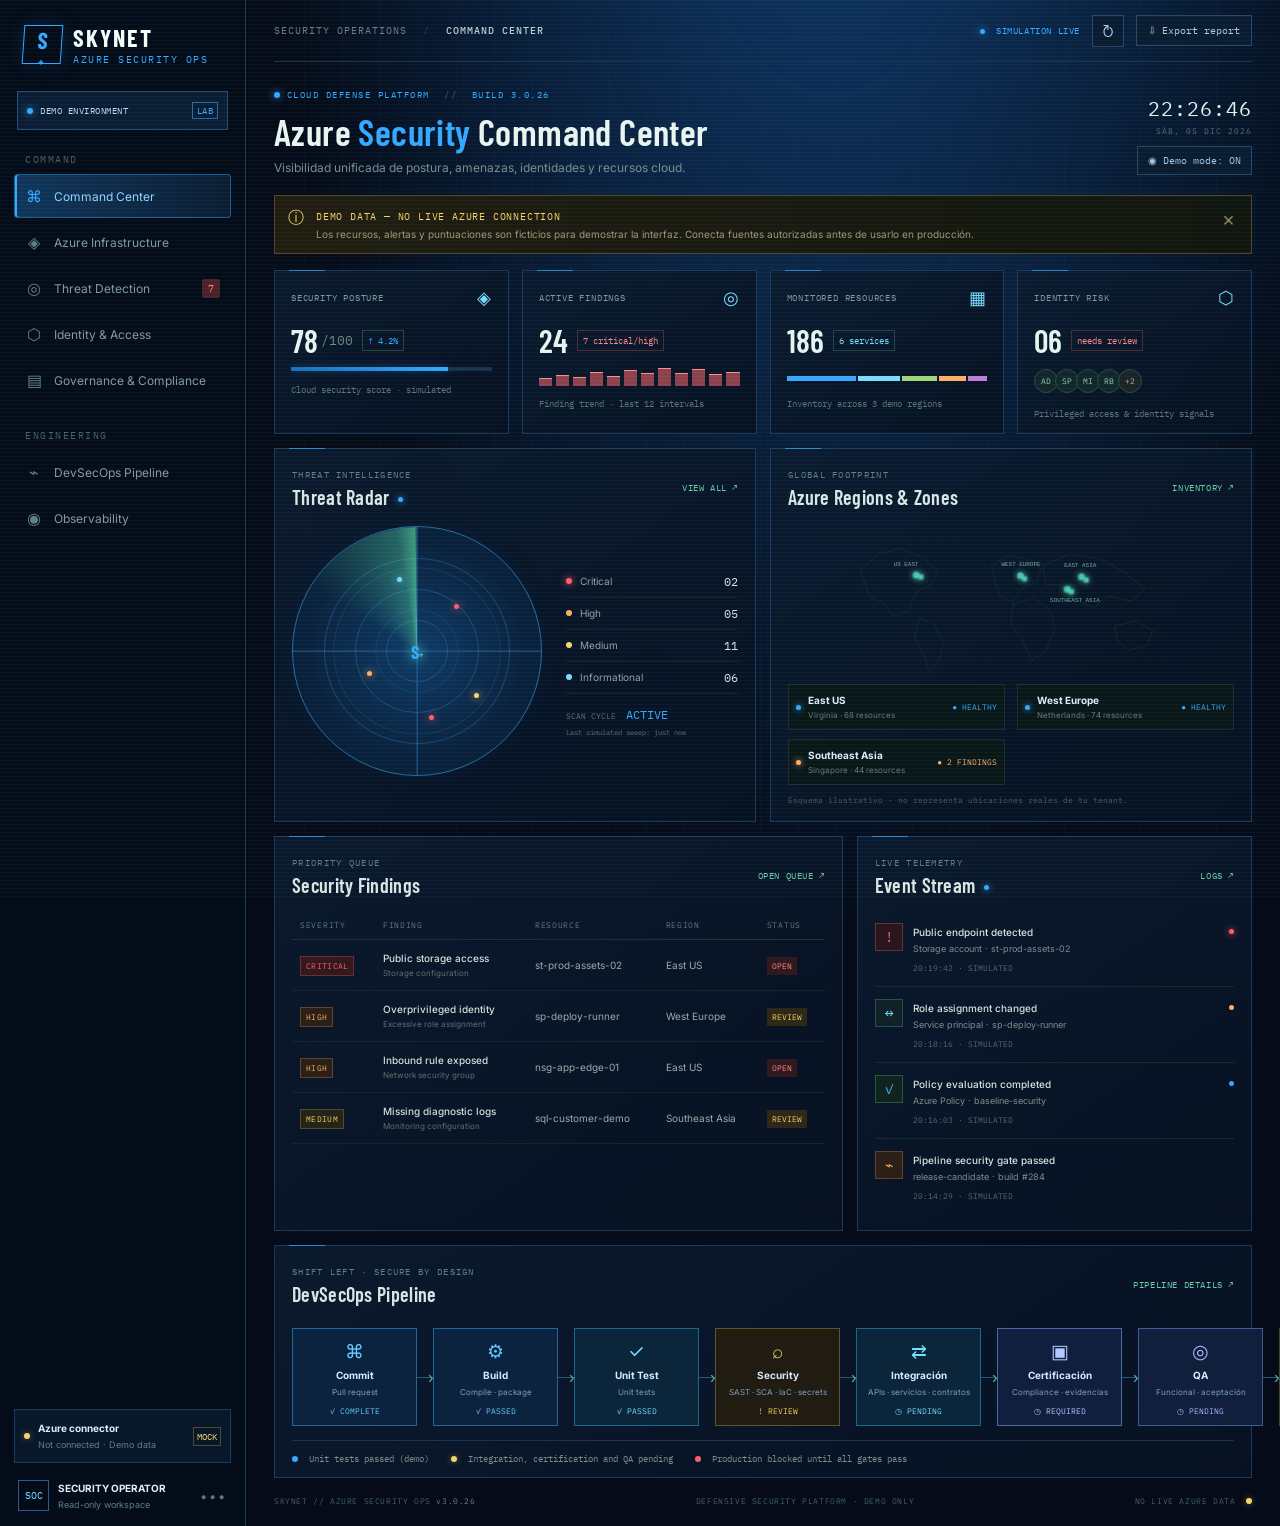
==== commit c20eb41b: "v3" ====
--- a/index.html
+++ b/index.html
@@ -16,14 +16,15 @@
 <section class="dashboard-grid"><article class="panel radar-panel"><div class="panel-head"><div><span class="panel-kicker">THREAT INTELLIGENCE</span><h2>Threat Radar <span class="live-dot"></span></h2></div><button class="panel-action" data-go="threats">VIEW ALL ↗</button></div><div class="radar-layout"><div class="radar"><div class="radar-ring ring1"></div><div class="radar-ring ring2"></div><div class="radar-ring ring3"></div><div class="radar-cross horizontal"></div><div class="radar-cross vertical"></div><div class="radar-sweep"></div><span class="blip b1"></span><span class="blip b2"></span><span class="blip b3"></span><span class="blip b4"></span><span class="blip b5"></span><div class="radar-center">S<span>+</span></div></div><div class="radar-legend"><div><i class="red"></i><span>Critical</span><b>02</b></div><div><i class="orange"></i><span>High</span><b>05</b></div><div><i class="yellow"></i><span>Medium</span><b>11</b></div><div><i class="cyan"></i><span>Informational</span><b>06</b></div><div class="radar-foot">SCAN CYCLE <b>ACTIVE</b><small>Last simulated sweep: just now</small></div></div></div></article>
 <article class="panel regions-panel"><div class="panel-head"><div><span class="panel-kicker">GLOBAL FOOTPRINT</span><h2>Azure Regions & Zones</h2></div><button class="panel-action" data-go="infrastructure">INVENTORY ↗</button></div><div class="map-wrap"><svg class="world-map" viewBox="0 0 600 270" aria-label="Mapa esquemático de regiones demo"><g fill="none" stroke="#16363a" stroke-width="1"><path d="M45 80 L75 53 113 43 150 58 177 82 164 105 140 117 127 147 102 158 85 135 62 125Z"/><path d="M145 160 L170 170 187 201 178 233 162 250 151 218 137 192Z"/><path d="M267 72 L295 55 331 61 351 79 342 101 319 110 303 134 283 125 273 100Z"/><path d="M304 137 L338 126 367 148 374 181 357 218 334 232 319 196 300 172Z"/><path d="M354 72 L400 52 454 62 492 84 526 111 503 132 463 123 440 143 405 128 384 105 359 104Z"/><path d="M475 174 L510 165 539 181 530 206 499 215 479 197Z"/><path d="M30 30H570M30 70H570M30 110H570M30 150H570M30 190H570M30 230H570" stroke-dasharray="2 7"/></g><g class="map-points"><circle cx="140" cy="88" r="4"/><circle cx="148" cy="91" r="3"/><circle cx="316" cy="89" r="4"/><circle cx="323" cy="94" r="3"/><circle cx="419" cy="91" r="4"/><circle cx="427" cy="96" r="3"/><circle cx="395" cy="112" r="4"/><circle cx="402" cy="116" r="3"/></g><g font-size="10" fill="#78a8a6" font-family="monospace"><text x="102" y="73">US EAST</text><text x="284" y="72">WEST EUROPE</text><text x="390" y="75">EAST ASIA</text><text x="366" y="133">SOUTHEAST ASIA</text></g></svg><div class="region-list"><div><span class="region-dot"></span><div><b>East US</b><small>Virginia · 68 resources</small></div><span class="region-health">● HEALTHY</span></div><div><span class="region-dot"></span><div><b>West Europe</b><small>Netherlands · 74 resources</small></div><span class="region-health">● HEALTHY</span></div><div><span class="region-dot warn"></span><div><b>Southeast Asia</b><small>Singapore · 44 resources</small></div><span class="region-health warn-text">● 2 FINDINGS</span></div></div><p class="map-note">Esquema ilustrativo · no representa ubicaciones reales de tu tenant.</p></div></article></section>
 <section class="dashboard-grid lower-grid"><article class="panel findings-panel"><div class="panel-head"><div><span class="panel-kicker">PRIORITY QUEUE</span><h2>Security Findings</h2></div><button class="panel-action" data-go="threats">OPEN QUEUE ↗</button></div><div class="table-wrap"><table><thead><tr><th>SEVERITY</th><th>FINDING</th><th>RESOURCE</th><th>REGION</th><th>STATUS</th></tr></thead><tbody id="findingsTable"><tr><td><span class="severity critical">CRITICAL</span></td><td><b>Public storage access</b><small>Storage configuration</small></td><td>st-prod-assets-02</td><td>East US</td><td><span class="state open">OPEN</span></td></tr><tr><td><span class="severity high">HIGH</span></td><td><b>Overprivileged identity</b><small>Excessive role assignment</small></td><td>sp-deploy-runner</td><td>West Europe</td><td><span class="state review">REVIEW</span></td></tr><tr><td><span class="severity high">HIGH</span></td><td><b>Inbound rule exposed</b><small>Network security group</small></td><td>nsg-app-edge-01</td><td>East US</td><td><span class="state open">OPEN</span></td></tr><tr><td><span class="severity medium">MEDIUM</span></td><td><b>Missing diagnostic logs</b><small>Monitoring configuration</small></td><td>sql-customer-demo</td><td>Southeast Asia</td><td><span class="state review">REVIEW</span></td></tr></tbody></table></div></article><article class="panel activity-panel"><div class="panel-head"><div><span class="panel-kicker">LIVE TELEMETRY</span><h2>Event Stream <span class="live-dot"></span></h2></div><button class="panel-action" data-go="observability">LOGS ↗</button></div><div class="event-list" id="eventList"><div class="event"><span class="event-icon red-icon">!</span><div><b>Public endpoint detected</b><p>Storage account · st-prod-assets-02</p><small>20:19:42 · SIMULATED</small></div><span class="severity-dot red"></span></div><div class="event"><span class="event-icon cyan-icon">↔</span><div><b>Role assignment changed</b><p>Service principal · sp-deploy-runner</p><small>20:18:16 · SIMULATED</small></div><span class="severity-dot orange"></span></div><div class="event"><span class="event-icon green-icon">✓</span><div><b>Policy evaluation completed</b><p>Azure Policy · baseline-security</p><small>20:16:03 · SIMULATED</small></div><span class="severity-dot green"></span></div><div class="event"><span class="event-icon orange-icon">⌁</span><div><b>Pipeline security gate passed</b><p>release-candidate · build #284</p><small>20:14:29 · SIMULATED</small><span class="severity-dot green"></span></div></div></div></article></section>
-<section class="pipeline panel"><div class="panel-head"><div><span class="panel-kicker">SHIFT LEFT · SECURE BY DESIGN</span><h2>DevSecOps Pipeline</h2></div><button class="panel-action" data-go="devsecops">PIPELINE DETAILS ↗</button></div><div class="pipeline-flow">
+<section class="pipeline panel"><div class="panel-head"><div><span class="panel-kicker">SHIFT LEFT · SECURE BY DESIGN</span><h2>DevSecOps Pipeline</h2></div><button class="panel-action" data-go="devsecops">PIPELINE DETAILS ↗</button></div><div class="pipeline-flow" aria-label="Pipeline CI/CD: Commit, Build, pruebas unitarias, seguridad, integración, certificación, QA, aprobación, producción y monitoreo">
 <div class="pipe-node done"><span>⌘</span><b>Commit</b><small>Pull request</small><i>✓ COMPLETE</i></div><div class="pipe-link"></div>
 <div class="pipe-node done"><span>⚙</span><b>Build</b><small>Compile · package</small><i>✓ PASSED</i></div><div class="pipe-link"></div>
-<div class="pipe-node test-node"><span>✓</span><b>Test</b><small>Unit · integration</small><i>✓ PASSED</i></div><div class="pipe-link"></div>
+<div class="pipe-node test-node"><span>✓</span><b>Unit Test</b><small>Unit tests</small><i>✓ PASSED</i></div><div class="pipe-link"></div>
 <div class="pipe-node warn-node"><span>⌕</span><b>Security</b><small>SAST · SCA · IaC · secrets</small><i>! REVIEW</i></div><div class="pipe-link"></div>
-<div class="pipe-node qa-node"><span>◎</span><b>QA</b><small>Quality · acceptance</small><i>◷ PENDING</i></div><div class="pipe-link"></div>
-<div class="pipe-node test-node"><span>⇧</span><b>Deploy Test</b><small>Azure test environment</small><i>✓ READY</i></div><div class="pipe-link"></div>
+<div class="pipe-node test-node"><span>⇄</span><b>Integración</b><small>APIs · servicios · contratos</small><i>◷ PENDING</i></div><div class="pipe-link"></div>
+<div class="pipe-node cert-node"><span>▣</span><b>Certificación</b><small>Compliance · evidencias</small><i>◷ REQUIRED</i></div><div class="pipe-link"></div>
+<div class="pipe-node qa-node"><span>◎</span><b>QA</b><small>Funcional · aceptación</small><i>◷ PENDING</i></div><div class="pipe-link"></div>
 <div class="pipe-node gated"><span>◈</span><b>Approval</b><small>Change / release gate</small><i>◷ REQUIRED</i></div><div class="pipe-link"></div>
 <div class="pipe-node prod-node"><span>▲</span><b>Production</b><small>Azure prod</small><i>▣ GATED</i></div><div class="pipe-link"></div>
-<div class="pipe-node locked"><span>◉</span><b>Monitor</b><small>Azure Monitor · Defender</small><i>↗ TELEMETRY</i></div></div><div class="pipeline-foot"><span><i class="dot green"></i> Test stage passed</span><span><i class="dot amber"></i> Security gate: findings require review</span><span><i class="dot red"></i> QA + approval gate before production</span></div></section>
+<div class="pipe-node locked"><span>◉</span><b>Monitor</b><small>Azure Monitor · Defender</small><i>↗ TELEMETRY</i></div></div><div class="pipeline-foot"><span><i class="dot green"></i> Unit tests passed (demo)</span><span><i class="dot amber"></i> Integration, certification and QA pending</span><span><i class="dot red"></i> Production blocked until all gates pass</span></div></section>
 </div><footer><span>SKYNET // AZURE SECURITY OPS <b>v3.0.26</b></span><span>DEFENSIVE SECURITY PLATFORM · DEMO ONLY</span><span>NO LIVE AZURE DATA <i class="dot amber"></i></span></footer></main></div><div class="toast" id="toast"></div><script src="app.js"></script></body></html>
--- a/styles.css
+++ b/styles.css
@@ -48,3 +48,6 @@
 .pipe-node{flex:0 0 125px;min-width:125px}
 .pipeline-foot{border-top:1px solid #1a3553}
 @media(max-width:760px){.pipe-node{flex-basis:118px;min-width:118px}}
+
+/* Azure pipeline certification stage */
+.pipe-node.cert-node{border-color:#4c67a8;background:#101f3d}.pipe-node.cert-node>span,.pipe-node.cert-node i{color:#b3c8ff}
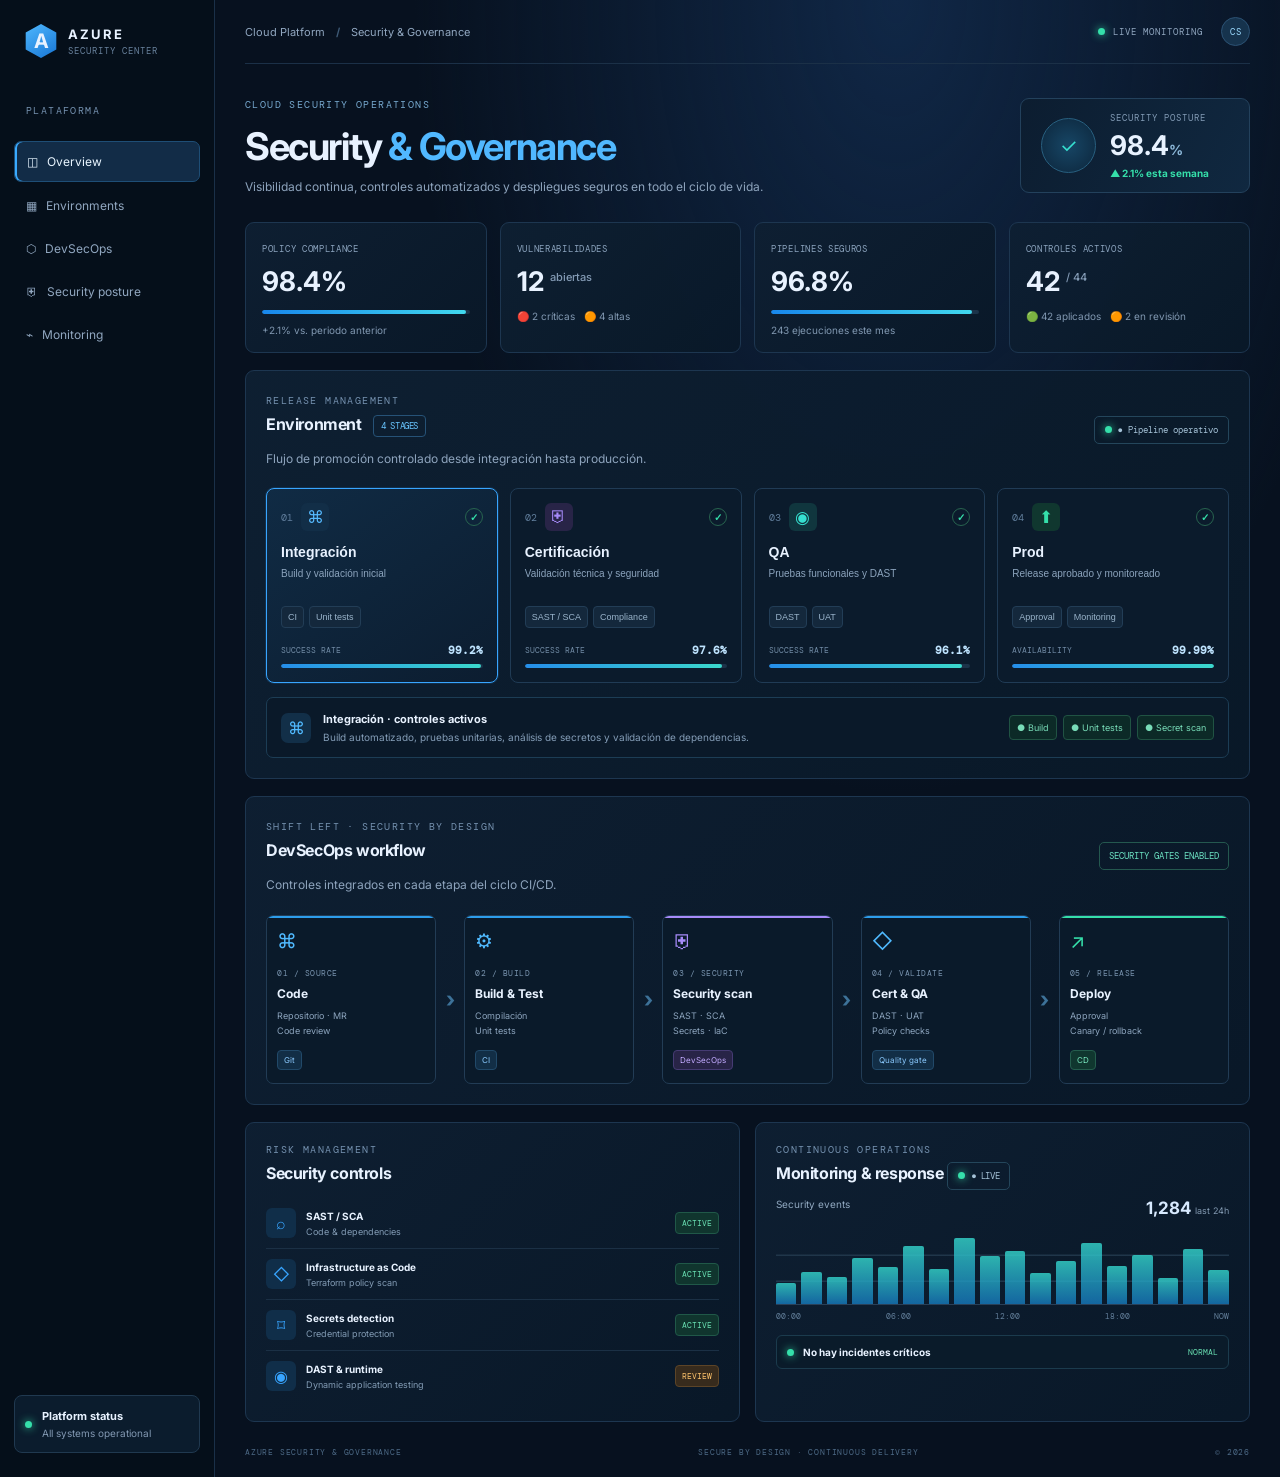
==== commit 34299f53: "Add files via upload" ====
--- a/index.html
+++ b/index.html
@@ -1,30 +1,18 @@
 <!doctype html>
-<html lang="es">
-<head>
-<meta charset="utf-8"><meta name="viewport" content="width=device-width,initial-scale=1"><meta name="theme-color" content="#050b18"><meta name="description" content="SKYNET Azure Security Ops — dashboard de demostración para seguridad cloud, DevSecOps y observabilidad Azure."><title>SKYNET // Azure Security Ops</title><link rel="stylesheet" href="styles.css">
-</head>
-<body>
-<div class="scanlines"></div><div class="app-shell">
-<aside class="sidebar"><div class="brand"><div class="brand-mark">S<span>+</span></div><div><b>SKYNET</b><small>AZURE SECURITY OPS</small></div></div><div class="environment"><span class="pulse"></span> DEMO ENVIRONMENT <span class="env-tag">LAB</span></div>
-<nav id="nav"><div class="nav-label">COMMAND</div><button class="nav-item active" data-view="overview"><span>⌘</span> Command Center</button><button class="nav-item" data-view="infrastructure"><span>◈</span> Azure Infrastructure</button><button class="nav-item" data-view="threats"><span>◎</span> Threat Detection <i class="nav-count">7</i></button><button class="nav-item" data-view="identity"><span>⬡</span> Identity & Access</button><button class="nav-item" data-view="governance"><span>▤</span> Governance & Compliance</button><div class="nav-label">ENGINEERING</div><button class="nav-item" data-view="devsecops"><span>⌁</span> DevSecOps Pipeline</button><button class="nav-item" data-view="observability"><span>◉</span> Observability</button></nav>
-<div class="sidebar-bottom"><div class="connection"><span class="dot amber"></span><div><b>Azure connector</b><small>Not connected · Demo data</small></div><span class="status-pill">MOCK</span></div><div class="profile"><div class="avatar">SOC</div><div><b>SECURITY OPERATOR</b><small>Read-only workspace</small></div><span class="more">•••</span></div></div></aside>
-<main class="main"><header class="topbar"><div class="crumb">SECURITY OPERATIONS <span>/</span> <b id="crumb">COMMAND CENTER</b></div><div class="top-actions"><span class="live"><i></i> SIMULATION LIVE</span><button class="icon-btn" id="refresh" title="Actualizar datos">↻</button><button class="top-btn" id="export">⇩ Export report</button></div></header>
-<section class="page-heading"><div><div class="eyebrow"><span class="tiny-pulse"></span> CLOUD DEFENSE PLATFORM <span class="sep">//</span> BUILD 3.0.26</div><h1 id="pageTitle">Azure <em>Security</em> Command Center</h1><p id="pageDesc">Visibilidad unificada de postura, amenazas, identidades y recursos cloud.</p></div><div class="heading-right"><div class="clock" id="clock">--:--:--</div><div class="date-label" id="dateLabel">LOCAL SYSTEM TIME</div><button class="outline-btn" id="demoToggle">◉ Demo mode: ON</button></div></section>
-<div class="notice"><span>ⓘ</span><div><b>DEMO DATA — NO LIVE AZURE CONNECTION</b><p>Los recursos, alertas y puntuaciones son ficticios para demostrar la interfaz. Conecta fuentes autorizadas antes de usarlo en producción.</p></div><button id="dismissNotice">×</button></div>
-<div id="viewContent">
-<section class="metric-grid"><article class="metric"><div class="metric-top"><span>SECURITY POSTURE</span><span class="metric-icon">◈</span></div><div class="metric-value">78<span class="unit">/100</span><span class="trend good">↑ 4.2%</span></div><div class="meter"><span style="width:78%"></span></div><small>Cloud security score · simulated</small></article><article class="metric"><div class="metric-top"><span>ACTIVE FINDINGS</span><span class="metric-icon">◎</span></div><div class="metric-value">24 <span class="trend bad">7 critical/high</span></div><div class="mini-bars"><i style="height:40%"></i><i style="height:58%"></i><i style="height:48%"></i><i style="height:72%"></i><i style="height:54%"></i><i style="height:82%"></i><i style="height:68%"></i><i style="height:96%"></i><i style="height:70%"></i><i style="height:88%"></i><i style="height:61%"></i><i style="height:74%"></i></div><small>Finding trend · last 12 intervals</small></article><article class="metric"><div class="metric-top"><span>MONITORED RESOURCES</span><span class="metric-icon">▦</span></div><div class="metric-value">186 <span class="trend neutral">6 services</span></div><div class="resource-strip"><i style="width:36%"></i><i style="width:22%"></i><i style="width:18%"></i><i style="width:14%"></i><i style="width:10%"></i></div><small>Inventory across 3 demo regions</small></article><article class="metric"><div class="metric-top"><span>IDENTITY RISK</span><span class="metric-icon">⬡</span></div><div class="metric-value">06 <span class="trend bad">needs review</span></div><div class="identity-avatars"><span>AD</span><span>SP</span><span>MI</span><span>RB</span><span>+2</span></div><small>Privileged access & identity signals</small></article></section>
-<section class="dashboard-grid"><article class="panel radar-panel"><div class="panel-head"><div><span class="panel-kicker">THREAT INTELLIGENCE</span><h2>Threat Radar <span class="live-dot"></span></h2></div><button class="panel-action" data-go="threats">VIEW ALL ↗</button></div><div class="radar-layout"><div class="radar"><div class="radar-ring ring1"></div><div class="radar-ring ring2"></div><div class="radar-ring ring3"></div><div class="radar-cross horizontal"></div><div class="radar-cross vertical"></div><div class="radar-sweep"></div><span class="blip b1"></span><span class="blip b2"></span><span class="blip b3"></span><span class="blip b4"></span><span class="blip b5"></span><div class="radar-center">S<span>+</span></div></div><div class="radar-legend"><div><i class="red"></i><span>Critical</span><b>02</b></div><div><i class="orange"></i><span>High</span><b>05</b></div><div><i class="yellow"></i><span>Medium</span><b>11</b></div><div><i class="cyan"></i><span>Informational</span><b>06</b></div><div class="radar-foot">SCAN CYCLE <b>ACTIVE</b><small>Last simulated sweep: just now</small></div></div></div></article>
-<article class="panel regions-panel"><div class="panel-head"><div><span class="panel-kicker">GLOBAL FOOTPRINT</span><h2>Azure Regions & Zones</h2></div><button class="panel-action" data-go="infrastructure">INVENTORY ↗</button></div><div class="map-wrap"><svg class="world-map" viewBox="0 0 600 270" aria-label="Mapa esquemático de regiones demo"><g fill="none" stroke="#16363a" stroke-width="1"><path d="M45 80 L75 53 113 43 150 58 177 82 164 105 140 117 127 147 102 158 85 135 62 125Z"/><path d="M145 160 L170 170 187 201 178 233 162 250 151 218 137 192Z"/><path d="M267 72 L295 55 331 61 351 79 342 101 319 110 303 134 283 125 273 100Z"/><path d="M304 137 L338 126 367 148 374 181 357 218 334 232 319 196 300 172Z"/><path d="M354 72 L400 52 454 62 492 84 526 111 503 132 463 123 440 143 405 128 384 105 359 104Z"/><path d="M475 174 L510 165 539 181 530 206 499 215 479 197Z"/><path d="M30 30H570M30 70H570M30 110H570M30 150H570M30 190H570M30 230H570" stroke-dasharray="2 7"/></g><g class="map-points"><circle cx="140" cy="88" r="4"/><circle cx="148" cy="91" r="3"/><circle cx="316" cy="89" r="4"/><circle cx="323" cy="94" r="3"/><circle cx="419" cy="91" r="4"/><circle cx="427" cy="96" r="3"/><circle cx="395" cy="112" r="4"/><circle cx="402" cy="116" r="3"/></g><g font-size="10" fill="#78a8a6" font-family="monospace"><text x="102" y="73">US EAST</text><text x="284" y="72">WEST EUROPE</text><text x="390" y="75">EAST ASIA</text><text x="366" y="133">SOUTHEAST ASIA</text></g></svg><div class="region-list"><div><span class="region-dot"></span><div><b>East US</b><small>Virginia · 68 resources</small></div><span class="region-health">● HEALTHY</span></div><div><span class="region-dot"></span><div><b>West Europe</b><small>Netherlands · 74 resources</small></div><span class="region-health">● HEALTHY</span></div><div><span class="region-dot warn"></span><div><b>Southeast Asia</b><small>Singapore · 44 resources</small></div><span class="region-health warn-text">● 2 FINDINGS</span></div></div><p class="map-note">Esquema ilustrativo · no representa ubicaciones reales de tu tenant.</p></div></article></section>
-<section class="dashboard-grid lower-grid"><article class="panel findings-panel"><div class="panel-head"><div><span class="panel-kicker">PRIORITY QUEUE</span><h2>Security Findings</h2></div><button class="panel-action" data-go="threats">OPEN QUEUE ↗</button></div><div class="table-wrap"><table><thead><tr><th>SEVERITY</th><th>FINDING</th><th>RESOURCE</th><th>REGION</th><th>STATUS</th></tr></thead><tbody id="findingsTable"><tr><td><span class="severity critical">CRITICAL</span></td><td><b>Public storage access</b><small>Storage configuration</small></td><td>st-prod-assets-02</td><td>East US</td><td><span class="state open">OPEN</span></td></tr><tr><td><span class="severity high">HIGH</span></td><td><b>Overprivileged identity</b><small>Excessive role assignment</small></td><td>sp-deploy-runner</td><td>West Europe</td><td><span class="state review">REVIEW</span></td></tr><tr><td><span class="severity high">HIGH</span></td><td><b>Inbound rule exposed</b><small>Network security group</small></td><td>nsg-app-edge-01</td><td>East US</td><td><span class="state open">OPEN</span></td></tr><tr><td><span class="severity medium">MEDIUM</span></td><td><b>Missing diagnostic logs</b><small>Monitoring configuration</small></td><td>sql-customer-demo</td><td>Southeast Asia</td><td><span class="state review">REVIEW</span></td></tr></tbody></table></div></article><article class="panel activity-panel"><div class="panel-head"><div><span class="panel-kicker">LIVE TELEMETRY</span><h2>Event Stream <span class="live-dot"></span></h2></div><button class="panel-action" data-go="observability">LOGS ↗</button></div><div class="event-list" id="eventList"><div class="event"><span class="event-icon red-icon">!</span><div><b>Public endpoint detected</b><p>Storage account · st-prod-assets-02</p><small>20:19:42 · SIMULATED</small></div><span class="severity-dot red"></span></div><div class="event"><span class="event-icon cyan-icon">↔</span><div><b>Role assignment changed</b><p>Service principal · sp-deploy-runner</p><small>20:18:16 · SIMULATED</small></div><span class="severity-dot orange"></span></div><div class="event"><span class="event-icon green-icon">✓</span><div><b>Policy evaluation completed</b><p>Azure Policy · baseline-security</p><small>20:16:03 · SIMULATED</small></div><span class="severity-dot green"></span></div><div class="event"><span class="event-icon orange-icon">⌁</span><div><b>Pipeline security gate passed</b><p>release-candidate · build #284</p><small>20:14:29 · SIMULATED</small><span class="severity-dot green"></span></div></div></div></article></section>
-<section class="pipeline panel"><div class="panel-head"><div><span class="panel-kicker">SHIFT LEFT · SECURE BY DESIGN</span><h2>DevSecOps Pipeline</h2></div><button class="panel-action" data-go="devsecops">PIPELINE DETAILS ↗</button></div><div class="pipeline-flow" aria-label="Pipeline CI/CD: Commit, Build, pruebas unitarias, seguridad, integración, certificación, QA, aprobación, producción y monitoreo">
-<div class="pipe-node done"><span>⌘</span><b>Commit</b><small>Pull request</small><i>✓ COMPLETE</i></div><div class="pipe-link"></div>
-<div class="pipe-node done"><span>⚙</span><b>Build</b><small>Compile · package</small><i>✓ PASSED</i></div><div class="pipe-link"></div>
-<div class="pipe-node test-node"><span>✓</span><b>Unit Test</b><small>Unit tests</small><i>✓ PASSED</i></div><div class="pipe-link"></div>
-<div class="pipe-node warn-node"><span>⌕</span><b>Security</b><small>SAST · SCA · IaC · secrets</small><i>! REVIEW</i></div><div class="pipe-link"></div>
-<div class="pipe-node test-node"><span>⇄</span><b>Integración</b><small>APIs · servicios · contratos</small><i>◷ PENDING</i></div><div class="pipe-link"></div>
-<div class="pipe-node cert-node"><span>▣</span><b>Certificación</b><small>Compliance · evidencias</small><i>◷ REQUIRED</i></div><div class="pipe-link"></div>
-<div class="pipe-node qa-node"><span>◎</span><b>QA</b><small>Funcional · aceptación</small><i>◷ PENDING</i></div><div class="pipe-link"></div>
-<div class="pipe-node gated"><span>◈</span><b>Approval</b><small>Change / release gate</small><i>◷ REQUIRED</i></div><div class="pipe-link"></div>
-<div class="pipe-node prod-node"><span>▲</span><b>Production</b><small>Azure prod</small><i>▣ GATED</i></div><div class="pipe-link"></div>
-<div class="pipe-node locked"><span>◉</span><b>Monitor</b><small>Azure Monitor · Defender</small><i>↗ TELEMETRY</i></div></div><div class="pipeline-foot"><span><i class="dot green"></i> Unit tests passed (demo)</span><span><i class="dot amber"></i> Integration, certification and QA pending</span><span><i class="dot red"></i> Production blocked until all gates pass</span></div></section>
-</div><footer><span>SKYNET // AZURE SECURITY OPS <b>v3.0.26</b></span><span>DEFENSIVE SECURITY PLATFORM · DEMO ONLY</span><span>NO LIVE AZURE DATA <i class="dot amber"></i></span></footer></main></div><div class="toast" id="toast"></div><script src="app.js"></script></body></html>
+<html lang="es"><head><meta charset="utf-8"><meta name="viewport" content="width=device-width,initial-scale=1"><title>Azure Security & Governance</title><link rel="stylesheet" href="styles.css"></head>
+<body><div class="shell"><aside class="sidebar"><div class="brand"><b class="logo">A</b><div><strong>AZURE</strong><small>SECURITY CENTER</small></div></div><p class="nav-label">PLATAFORMA</p><a class="nav active" href="#overview">◫ &nbsp; Overview</a><a class="nav" href="#environment">▦ &nbsp; Environments</a><a class="nav" href="#devsecops">⬡ &nbsp; DevSecOps</a><a class="nav" href="#security">⛨ &nbsp; Security posture</a><a class="nav" href="#monitoring">⌁ &nbsp; Monitoring</a><div class="side-status"><i></i><div><b>Platform status</b><small>All systems operational</small></div></div></aside>
+<main><header class="topbar"><span>Cloud Platform <b>/</b> Security &amp; Governance</span><div class="live"><i></i> LIVE MONITORING <span class="avatar">CS</span></div></header>
+<section class="hero" id="overview"><div><label>CLOUD SECURITY OPERATIONS</label><h1>Security <em>&amp; Governance</em></h1><p>Visibilidad continua, controles automatizados y despliegues seguros en todo el ciclo de vida.</p></div><div class="posture"><div class="radar">✓</div><div><small>SECURITY POSTURE</small><strong>98.4<span>%</span></strong><b>▲ 2.1% esta semana</b></div></div></section>
+<section class="metrics"><article><small>POLICY COMPLIANCE</small><strong>98.4%</strong><div class="bar"><i style="width:98.4%"></i></div><p>+2.1% vs. periodo anterior</p></article><article><small>VULNERABILIDADES</small><strong>12 <sup>abiertas</sup></strong><p>🔴 2 críticas &nbsp; 🟠 4 altas</p></article><article><small>PIPELINES SEGUROS</small><strong>96.8%</strong><div class="bar"><i style="width:96.8%"></i></div><p>243 ejecuciones este mes</p></article><article><small>CONTROLES ACTIVOS</small><strong>42 <sup>/ 44</sup></strong><p>🟢 42 aplicados &nbsp; 🟠 2 en revisión</p></article></section>
+<section class="panel" id="environment"><div class="section-title"><div><label>RELEASE MANAGEMENT</label><h2>Environment <span class="chip">4 STAGES</span></h2><p>Flujo de promoción controlado desde integración hasta producción.</p></div><span class="status">● Pipeline operativo</span></div>
+<div class="env-grid">
+<button class="env selected" data-env="integracion"><div class="env-head"><small>01</small><span>⌘</span><b>✓</b></div><h3>Integración</h3><p>Build y validación inicial</p><div class="tags"><i>CI</i><i>Unit tests</i></div><div class="rate">SUCCESS RATE <b>99.2%</b></div><div class="bar"><i style="width:99.2%"></i></div></button>
+<button class="env" data-env="certificacion"><div class="env-head"><small>02</small><span>⛨</span><b>✓</b></div><h3>Certificación</h3><p>Validación técnica y seguridad</p><div class="tags"><i>SAST / SCA</i><i>Compliance</i></div><div class="rate">SUCCESS RATE <b>97.6%</b></div><div class="bar"><i style="width:97.6%"></i></div></button>
+<button class="env" data-env="qa"><div class="env-head"><small>03</small><span>◉</span><b>✓</b></div><h3>QA</h3><p>Pruebas funcionales y DAST</p><div class="tags"><i>DAST</i><i>UAT</i></div><div class="rate">SUCCESS RATE <b>96.1%</b></div><div class="bar"><i style="width:96.1%"></i></div></button>
+<button class="env prod" data-env="prod"><div class="env-head"><small>04</small><span>⬆</span><b>✓</b></div><h3>Prod</h3><p>Release aprobado y monitoreado</p><div class="tags"><i>Approval</i><i>Monitoring</i></div><div class="rate">AVAILABILITY <b>99.99%</b></div><div class="bar"><i style="width:99.99%"></i></div></button>
+</div><div class="env-detail" id="env-detail"><span class="detail-icon">⌘</span><div class="detail-text"><b>Integración · controles activos</b><p>Build automatizado, pruebas unitarias, análisis de secretos y validación de dependencias.</p></div><div class="detail-tags"><i>● Build</i><i>● Unit tests</i><i>● Secret scan</i></div></div></section>
+<section class="panel" id="devsecops"><div class="section-title"><div><label>SHIFT LEFT · SECURITY BY DESIGN</label><h2>DevSecOps workflow</h2><p>Controles integrados en cada etapa del ciclo CI/CD.</p></div><span class="outline">SECURITY GATES ENABLED</span></div>
+<div class="workflow"><article><span class="wf-icon">⌘</span><small>01 / SOURCE</small><h3>Code</h3><p>Repositorio · MR<br>Code review</p><i>Git</i></article><b class="arrow">›</b><article><span class="wf-icon">⚙</span><small>02 / BUILD</small><h3>Build &amp; Test</h3><p>Compilación<br>Unit tests</p><i>CI</i></article><b class="arrow">›</b><article class="security"><span class="wf-icon">⛨</span><small>03 / SECURITY</small><h3>Security scan</h3><p>SAST · SCA<br>Secrets · IaC</p><i>DevSecOps</i></article><b class="arrow">›</b><article><span class="wf-icon">◇</span><small>04 / VALIDATE</small><h3>Cert &amp; QA</h3><p>DAST · UAT<br>Policy checks</p><i>Quality gate</i></article><b class="arrow">›</b><article class="release"><span class="wf-icon">↗</span><small>05 / RELEASE</small><h3>Deploy</h3><p>Approval<br>Canary / rollback</p><i>CD</i></article></div></section>
+<div class="bottom-grid"><section class="panel" id="security"><label>RISK MANAGEMENT</label><h2>Security controls</h2><div class="control"><span>⌕</span><div><b>SAST / SCA</b><small>Code &amp; dependencies</small></div><i>ACTIVE</i></div><div class="control"><span>◇</span><div><b>Infrastructure as Code</b><small>Terraform policy scan</small></div><i>ACTIVE</i></div><div class="control"><span>⌑</span><div><b>Secrets detection</b><small>Credential protection</small></div><i>ACTIVE</i></div><div class="control"><span>◉</span><div><b>DAST &amp; runtime</b><small>Dynamic application testing</small></div><i class="review">REVIEW</i></div></section>
+<section class="panel" id="monitoring"><label>CONTINUOUS OPERATIONS</label><h2>Monitoring &amp; response <span class="status">● LIVE</span></h2><div class="chart-head">Security events <b>1,284 <small>last 24h</small></b></div><div class="chart"><i style="height:28%"></i><i style="height:44%"></i><i style="height:37%"></i><i style="height:62%"></i><i style="height:50%"></i><i style="height:78%"></i><i style="height:48%"></i><i style="height:90%"></i><i style="height:65%"></i><i style="height:72%"></i><i style="height:42%"></i><i style="height:58%"></i><i style="height:82%"></i><i style="height:52%"></i><i style="height:67%"></i><i style="height:36%"></i><i style="height:74%"></i><i style="height:46%"></i></div><div class="axis"><span>00:00</span><span>06:00</span><span>12:00</span><span>18:00</span><span>NOW</span></div><div class="incident"><i></i><b>No hay incidentes críticos</b><span>NORMAL</span></div></section></div>
+<footer>AZURE SECURITY &amp; GOVERNANCE <span>SECURE BY DESIGN · CONTINUOUS DELIVERY</span><span>© 2026</span></footer></main></div><script src="app.js"></script></body></html>
--- a/styles.css
+++ b/styles.css
@@ -1,53 +1,6 @@
-@import url('https://fonts.googleapis.com/css2?family=Barlow+Condensed:wght@500;600;700&family=IBM+Plex+Mono:wght@400;500;600&family=Inter:wght@400;500;600;700&display=swap');
-:root{--bg:#050a0d;--panel:#091216;--panel2:#0b171b;--line:#193037;--text:#d8e8e7;--muted:#6d898a;--green:#62f5b0;--cyan:#5be7ee;--red:#ff5d6c;--orange:#ffad62;--yellow:#f4d46a}*{box-sizing:border-box}body{margin:0;background:radial-gradient(ellipse at 65% -20%,#10302d 0,transparent 45%),var(--bg);color:var(--text);font-family:Inter,Arial,sans-serif;font-size:13px;min-height:100vh}body:before{content:"";position:fixed;inset:0;pointer-events:none;background-image:linear-gradient(#17303618 1px,transparent 1px),linear-gradient(90deg,#17303618 1px,transparent 1px);background-size:38px 38px;z-index:0}.scanlines{position:fixed;inset:0;pointer-events:none;z-index:5;opacity:.07;background:repeating-linear-gradient(0deg,transparent 0px,transparent 3px,#6af5bc 4px)}button{font:inherit;cursor:pointer;color:inherit}.app-shell{position:relative;z-index:1;display:flex;min-height:100vh}.sidebar{width:246px;flex-shrink:0;border-right:1px solid var(--line);background:#060d10ed;display:flex;flex-direction:column;padding:23px 14px 15px;min-height:100vh}.brand{display:flex;align-items:center;gap:11px;padding:0 9px 25px}.brand-mark{height:39px;width:39px;display:grid;place-items:center;border:1px solid var(--green);color:var(--green);font:700 23px 'Barlow Condensed';transform:skew(-4deg);box-shadow:0 0 17px #62f5b018}.brand-mark span{font-size:12px;display:inline}.brand b{display:block;font:700 24px 'Barlow Condensed';letter-spacing:2px;color:#f0fffa}.brand small{display:block;font:10px 'IBM Plex Mono';letter-spacing:1.5px;color:var(--green);margin-top:1px}.environment{font:9px 'IBM Plex Mono';letter-spacing:.5px;border:1px solid #234039;background:#0a1a17;padding:10px 9px;color:#a9c6bd;display:flex;align-items:center;gap:7px;margin:0 3px 23px}.pulse,.tiny-pulse{height:6px;width:6px;border-radius:50%;background:var(--green);box-shadow:0 0 8px var(--green);display:inline-block;animation:pulse 1.8s infinite}.env-tag{margin-left:auto;color:var(--green);border:1px solid #32634f;padding:2px 4px}.nav-label{font:10px 'IBM Plex Mono';letter-spacing:1.5px;color:#456164;padding:0 11px;margin:0 0 8px}.nav-label:not(:first-child){margin-top:27px}.nav-item{border:1px solid transparent;background:none;width:100%;text-align:left;display:flex;align-items:center;gap:11px;padding:11px 10px;margin:2px 0;color:#829b9b;border-radius:3px;font-size:12px;transition:.2s}.nav-item>span{font-size:16px;width:18px;text-align:center;color:#618182}.nav-item:hover{background:#0d1b1e;color:#d9f8ee}.nav-item.active{background:linear-gradient(90deg,#12332a,#0b1a19);border-color:#1e5744;color:#8effc4;box-shadow:inset 2px 0 var(--green)}.nav-item.active>span{color:var(--green)}.nav-count{font:10px 'IBM Plex Mono';margin-left:auto;background:#4b2227;color:#ff818a;padding:3px 6px;border-radius:2px}.sidebar-bottom{margin-top:auto}.connection{border:1px solid #1a3436;background:#091315;padding:12px 9px;display:flex;align-items:center;gap:8px;margin-bottom:17px}.connection b,.profile b{font-size:10px;display:block}.connection small,.profile small{display:block;color:#617e7e;font-size:9px;margin-top:5px}.status-pill{margin-left:auto;font:9px 'IBM Plex Mono';color:var(--yellow);border:1px solid #514a2b;padding:3px}.dot{width:6px;height:6px;border-radius:50%;display:inline-block;background:var(--green)}.dot.amber{background:var(--yellow);box-shadow:0 0 6px #f4d46a70}.profile{display:flex;align-items:center;gap:9px;padding:0 4px}.avatar{height:31px;width:31px;border:1px solid #2a5350;color:var(--cyan);display:grid;place-items:center;font:10px 'IBM Plex Mono'}.more{margin-left:auto;color:#5b7678;letter-spacing:2px}.main{min-width:0;flex:1;padding:0 28px;max-width:1800px;margin:0 auto}.topbar{height:62px;border-bottom:1px solid #15282c;display:flex;align-items:center;justify-content:space-between}.crumb{font:10px 'IBM Plex Mono';letter-spacing:1px;color:#678181}.crumb span{padding:0 9px;color:#2d4a4c}.crumb b{color:#b5d0cd;font-weight:500}.top-actions{display:flex;align-items:center;gap:12px}.live{font:9px 'IBM Plex Mono';color:var(--green);letter-spacing:.6px}.live i{display:inline-block;width:5px;height:5px;background:var(--green);border-radius:50%;margin-right:5px;box-shadow:0 0 8px var(--green)}.icon-btn,.top-btn,.outline-btn{background:#0b171a;border:1px solid #254047;padding:8px 11px;color:#9ab6b3;font:10px 'IBM Plex Mono'}.icon-btn{font-size:17px;padding:4px 10px}.top-btn:hover,.outline-btn:hover,.icon-btn:hover{border-color:var(--green);color:var(--green)}.page-heading{display:flex;justify-content:space-between;align-items:flex-end;padding:27px 0 20px}.eyebrow{font:9px 'IBM Plex Mono';letter-spacing:1.5px;color:var(--green);margin-bottom:9px}.sep{color:#426766;margin:0 8px}h1{font:600 clamp(27px,3vw,37px) 'Barlow Condensed';letter-spacing:.4px;margin:0;color:#e7f4f0}h1 em{font-style:normal;color:var(--green)}.page-heading p{margin:7px 0 0;color:#77908f;font-size:12px}.heading-right{text-align:right}.clock{font:20px 'IBM Plex Mono';letter-spacing:1px;color:#d8f8eb}.date-label{font:8px 'IBM Plex Mono';letter-spacing:1px;color:#56716f;margin:4px 0 10px}.outline-btn{padding:7px 10px}.notice{display:flex;align-items:flex-start;gap:12px;border:1px solid #51452a;background:linear-gradient(90deg,#211d11,#11160f);padding:11px 13px;margin-bottom:16px;color:var(--yellow)}.notice>span{font-size:16px}.notice b{font:10px 'IBM Plex Mono';letter-spacing:.8px}.notice p{color:#9d9778;margin:4px 0 0;font-size:10px;line-height:1.5}.notice button{margin-left:auto;background:none;border:0;color:#8b825f;font-size:20px;padding:0 3px}.metric-grid{display:grid;grid-template-columns:repeat(4,minmax(0,1fr));gap:13px}.metric,.panel{border:1px solid var(--line);background:linear-gradient(145deg,#0b161aee,#071013f2);position:relative;min-width:0}.metric{padding:15px 16px 13px;min-height:143px}.metric:before,.panel:before{content:"";position:absolute;top:-1px;left:14px;width:36px;height:1px;background:var(--green);opacity:.7}.metric-top{display:flex;align-items:center;justify-content:space-between;color:#7d9a99;font:9px 'IBM Plex Mono';letter-spacing:.8px}.metric-icon{color:var(--cyan);font-size:18px}.metric-value{font:600 32px 'Barlow Condensed';margin:12px 0 8px;color:#e4f4ef;display:flex;align-items:center;gap:9px}.unit{font:13px 'IBM Plex Mono';color:#6f8988;margin-left:-6px}.trend{font:9px 'IBM Plex Mono';padding:4px 5px;border:1px solid #254a3c;white-space:nowrap}.trend.good{color:var(--green)}.trend.bad{color:#ff828b;border-color:#512a32}.trend.neutral{color:var(--cyan);border-color:#23444b}.meter{height:4px;background:#1a3031;margin:0 0 9px}.meter span{display:block;height:100%;background:linear-gradient(90deg,#1c9f76,var(--green));box-shadow:0 0 9px #62f5b04a}.metric small{color:#587575;font:9px 'IBM Plex Mono'}.mini-bars{display:flex;gap:4px;align-items:flex-end;height:19px;margin:0 0 8px}.mini-bars i{flex:1;background:#ff6c6d88;border-top:1px solid #ff8b89}.resource-strip{display:flex;gap:2px;height:5px;margin:17px 0 13px}.resource-strip i:nth-child(1){background:var(--green)}.resource-strip i:nth-child(2){background:var(--cyan)}.resource-strip i:nth-child(3){background:#a2d47a}.resource-strip i:nth-child(4){background:var(--orange)}.resource-strip i:nth-child(5){background:#bc7ed9}.identity-avatars{display:flex;margin:10px 0 11px}.identity-avatars span{height:24px;width:24px;border-radius:50%;border:1px solid #294c4d;background:#122628;color:#91c9c2;display:grid;place-items:center;font:8px 'IBM Plex Mono';margin-right:-3px}.identity-avatars span:last-child{background:#1b2425;color:#9eb0a8}.dashboard-grid{display:grid;grid-template-columns:1fr 1fr;gap:14px;margin-top:14px}.panel{padding:16px 17px}.panel-head{display:flex;align-items:center;justify-content:space-between;margin-bottom:14px}.panel-kicker{font:9px 'IBM Plex Mono';letter-spacing:1.3px;color:#5e8180}.panel h2{font:600 20px 'Barlow Condensed';margin:4px 0 0;color:#d7e8e4;letter-spacing:.3px}.panel-action{border:0;background:none;color:#69cba8;font:9px 'IBM Plex Mono';letter-spacing:.6px;padding:5px 0}.panel-action:hover{color:var(--green)}.live-dot{display:inline-block;width:5px;height:5px;background:var(--green);border-radius:50%;vertical-align:middle;margin-left:4px;box-shadow:0 0 7px var(--green)}.radar-layout{display:flex;align-items:center;justify-content:center;gap:24px;padding:3px 0 7px}.radar{width:min(250px,58%);aspect-ratio:1;border-radius:50%;border:1px solid #245f4d;position:relative;overflow:hidden;background:repeating-radial-gradient(circle at center,transparent 0,transparent 23%,#17433280 23.4%,transparent 24%),linear-gradient(90deg,transparent 49.7%,#245f4d 50%,transparent 50.3%),linear-gradient(transparent 49.7%,#245f4d 50%,transparent 50.3%),radial-gradient(circle,#143f30 0,#0b241e 55%,#071512 100%);box-shadow:0 0 30px #2ce6a00b,inset 0 0 30px #36d8900b}.radar-ring{position:absolute;border:1px solid #245f4d88;border-radius:50%;inset:25%}.ring2{inset:12.5%}.ring3{inset:37.5%}.radar-cross{position:absolute;background:#245f4d55}.horizontal{height:1px;left:0;right:0;top:50%}.vertical{width:1px;top:0;bottom:0;left:50%}.radar-sweep{position:absolute;inset:0;border-radius:50%;background:conic-gradient(from 0deg,transparent 0deg,transparent 278deg,#62f5b003 302deg,#62f5b050 350deg,#62f5b090 359deg,transparent 360deg);animation:spin 7s linear infinite;transform-origin:center}.radar-center{position:absolute;top:50%;left:50%;transform:translate(-50%,-50%);font:700 19px 'Barlow Condensed';color:var(--green);text-shadow:0 0 12px #62f5b0}.radar-center span{font-size:10px}.blip{position:absolute;height:5px;width:5px;border-radius:50%;background:var(--red);box-shadow:0 0 8px var(--red);z-index:2;animation:pulse 1.8s infinite}.b1{left:65%;top:31%}.b2{left:30%;top:58%;background:var(--orange);box-shadow:0 0 8px var(--orange)}.b3{left:73%;top:67%;background:var(--yellow);box-shadow:0 0 8px var(--yellow)}.b4{left:42%;top:20%;background:var(--cyan);box-shadow:0 0 8px var(--cyan)}.b5{left:55%;top:76%}.radar-legend{flex:1;max-width:180px}.radar-legend>div:not(.radar-foot){display:flex;align-items:center;gap:8px;padding:8px 0;border-bottom:1px solid #14272a;color:#8ca5a2;font-size:10px}.radar-legend i{width:6px;height:6px;border-radius:50%}.radar-legend i.red{background:var(--red);box-shadow:0 0 7px var(--red)}.radar-legend i.orange{background:var(--orange)}.radar-legend i.yellow{background:var(--yellow)}.radar-legend i.cyan{background:var(--cyan)}.radar-legend b{margin-left:auto;font:12px 'IBM Plex Mono';color:#d3e4df}.radar-foot{padding-top:13px;font:8px 'IBM Plex Mono';color:#557675}.radar-foot b{color:var(--green);margin-left:5px}.radar-foot small{display:block;margin-top:6px}.map-wrap{min-width:0}.world-map{width:100%;height:160px;display:block}.map-points circle{fill:var(--green);stroke:#62f5b066;stroke-width:5;filter:drop-shadow(0 0 5px #62f5b0)}.region-list{display:grid;grid-template-columns:1fr 1fr;gap:9px 12px;margin-top:1px}.region-list>div{display:flex;align-items:center;gap:7px;background:#0a1719;border:1px solid #172f32;padding:9px 7px;min-width:0}.region-dot{width:5px;height:5px;flex-shrink:0;border-radius:50%;background:var(--green);box-shadow:0 0 6px var(--green)}.region-dot.warn{background:var(--orange);box-shadow:0 0 6px var(--orange)}.region-list b{font-size:10px;display:block}.region-list small{display:block;color:#617e7d;font-size:8px;margin-top:4px}.region-health{margin-left:auto;color:var(--green);font:8px 'IBM Plex Mono';white-space:nowrap}.warn-text{color:var(--orange)}.map-note{font:8px 'IBM Plex Mono';color:#456262;margin:10px 0 0}.lower-grid{grid-template-columns:1.18fr .82fr}.table-wrap{overflow-x:auto}table{width:100%;border-collapse:collapse;text-align:left;white-space:nowrap}th{font:8px 'IBM Plex Mono';letter-spacing:.7px;color:#5d7c7b;padding:9px 8px;border-bottom:1px solid #1d3437}td{padding:12px 8px;border-bottom:1px solid #13272a;color:#96adab;font-size:10px}td b{display:block;color:#d0e1dc;font-size:10px;font-weight:500}td small{display:block;color:#597473;font-size:8px;margin-top:4px}.severity{font:8px 'IBM Plex Mono';padding:4px 5px;border:1px solid;letter-spacing:.3px}.severity.critical{color:var(--red);border-color:#67303a;background:#33181e}.severity.high{color:var(--orange);border-color:#61422c;background:#2b2017}.severity.medium{color:var(--yellow);border-color:#514b2b;background:#262416}.state{font:8px 'IBM Plex Mono';padding:4px 5px}.state.open{color:#ff858b;background:#32191f}.state.review{color:var(--yellow);background:#2d2817}.event-list{display:flex;flex-direction:column}.event{display:flex;align-items:flex-start;gap:10px;padding:12px 0;border-bottom:1px solid #172a2d;position:relative}.event:last-child{border:0}.event-icon{height:28px;width:28px;flex-shrink:0;display:grid;place-items:center;font:14px 'IBM Plex Mono';border:1px solid}.red-icon{color:var(--red);border-color:#62313a;background:#2a161c}.cyan-icon{color:var(--cyan);border-color:#245158;background:#102225}.green-icon{color:var(--green);border-color:#285743;background:#10231c}.orange-icon{color:var(--orange);border-color:#63422c;background:#2b1f17}.event b{font-size:10px;color:#d4e5e0;font-weight:500}.event p{font-size:9px;color:#77908e;margin:4px 0}.event small{font:8px 'IBM Plex Mono';color:#4f6c6c}.severity-dot{margin-left:auto;width:5px;height:5px;border-radius:50%;margin-top:6px;flex-shrink:0}.severity-dot.red{background:var(--red);box-shadow:0 0 7px var(--red)}.severity-dot.orange{background:var(--orange)}.severity-dot.green{background:var(--green)}.pipeline{margin-top:14px;padding-bottom:13px}.pipeline-flow{display:flex;align-items:stretch;gap:0;padding:8px 0 10px}.pipe-node{flex:1;min-width:0;border:1px solid #23403e;background:#0b1b18;padding:11px 8px 9px;display:flex;flex-direction:column;align-items:center;text-align:center;gap:6px}.pipe-node>span{font-size:19px;color:var(--green)}.pipe-node b{font-size:10px;color:#d0e5dc}.pipe-node small{font-size:8px;color:#6a8881;white-space:normal}.pipe-node i{font:8px 'IBM Plex Mono';font-style:normal;color:var(--green);margin-top:3px}.pipe-link{width:16px;flex-shrink:0;align-self:center;height:1px;background:#38665b;position:relative}.pipe-link:after{content:'›';position:absolute;right:-1px;top:-9px;color:#5ab991;font-size:15px}.pipe-node.warn-node{border-color:#65502b;background:#201c12}.pipe-node.warn-node>span,.pipe-node.warn-node i{color:var(--yellow)}.pipe-node.gated{border-color:#4a4430;background:#19180f}.pipe-node.gated>span,.pipe-node.gated i{color:#d9bf70}.pipe-node.locked{border-color:#2a3435;background:#0b1113;opacity:.7}.pipe-node.locked>span,.pipe-node.locked i{color:#718281}.pipeline-foot{display:flex;gap:22px;border-top:1px solid #172a2c;padding-top:12px;color:#75908b;font:9px 'IBM Plex Mono'}.pipeline-foot .dot{margin-right:6px}.pipeline-foot .dot.green{background:var(--green)}.pipeline-foot .dot.amber{background:var(--yellow)}.pipeline-foot .dot.red{background:var(--red)}footer{display:flex;justify-content:space-between;gap:12px;padding:18px 0 20px;color:#456260;font:8px 'IBM Plex Mono';letter-spacing:.6px}footer b{color:#678582;font-weight:400}footer .dot{margin-left:5px}.toast{position:fixed;right:24px;bottom:24px;z-index:10;max-width:340px;padding:12px 16px;background:#10231d;border:1px solid #2e7256;color:#9bffd1;font:11px 'IBM Plex Mono';box-shadow:0 10px 30px #0008;opacity:0;transform:translateY(10px);transition:.25s;pointer-events:none}.toast.show{opacity:1;transform:translateY(0)}.scanlines{mix-blend-mode:screen}@keyframes spin{to{transform:rotate(360deg)}}@keyframes pulse{0%,100%{opacity:1}50%{opacity:.4}}@media(max-width:1150px){.sidebar{width:215px}.main{padding:0 18px}.metric-grid{grid-template-columns:repeat(2,minmax(0,1fr))}.lower-grid{grid-template-columns:1fr}.radar{max-width:230px}}@media(max-width:760px){.sidebar{width:58px;padding:17px 6px}.brand{padding:0 3px 23px;justify-content:center}.brand>div:last-child,.environment,.nav-label,.nav-item:not(.active),.nav-item.active{font-size:0}.brand-mark{height:37px;width:37px;font-size:22px}.nav-item{justify-content:center;padding:12px 4px}.nav-item>span{font-size:18px}.nav-item.active{font-size:0}.nav-count{font-size:8px;position:absolute;margin:0 0 0 33px;padding:2px}.sidebar-bottom .connection{justify-content:center;padding:10px 0}.connection>div,.status-pill,.profile>div:not(.avatar),.profile .more{display:none}.profile{justify-content:center}.main{padding:0 12px}.topbar{height:52px}.crumb{font-size:8px;letter-spacing:.3px}.top-actions{gap:5px}.live{font-size:0}.live i{font-size:0}.top-btn{font-size:0}.top-btn:after{content:'⇩';font-size:13px}.page-heading{align-items:flex-start;gap:10px;padding:22px 0 16px}.page-heading p{font-size:10px;line-height:1.5}.heading-right{min-width:90px}.clock{font-size:14px}.date-label{font-size:7px}.outline-btn{font-size:8px;padding:6px}.eyebrow{font-size:7px;letter-spacing:.7px}.metric-grid{gap:8px}.metric{padding:12px 10px;min-height:137px}.metric-top{font-size:8px}.metric-value{font-size:27px;gap:5px}.trend{font-size:7px;padding:3px}.dashboard-grid{grid-template-columns:1fr;gap:10px;margin-top:10px}.panel{padding:13px 11px}.radar-layout{gap:12px}.radar{width:56%;max-width:220px}.radar-legend{max-width:none}.region-list{gap:6px}.region-list>div{padding:8px 5px}.region-health{font-size:7px}.pipeline-flow{overflow-x:auto;padding-bottom:14px}.pipe-node{min-width:104px}.pipe-link{min-width:13px;width:13px}.pipeline-foot{flex-direction:column;gap:8px}footer{flex-direction:column;gap:7px;font-size:7px}.notice{padding:9px;gap:8px}.notice b{font-size:8px}.notice p{font-size:9px}.event{gap:8px}}@media(max-width:390px){.main{padding:0 8px}.heading-right{min-width:78px}.metric-value{font-size:24px}.trend{white-space:normal}.radar-legend>div:not(.radar-foot){gap:5px}.region-list{grid-template-columns:1fr}.page-heading h1{font-size:26px}}
-/* Interactive module views */
-.detail-toolbar{display:flex;justify-content:space-between;align-items:center;gap:14px;margin:0 0 14px;padding:12px 14px;border:1px solid #1b3538;background:#091619}.detail-toolbar p{color:#77908f;font-size:11px;margin:5px 0 0}.detail-metric{min-height:150px}.detail-metric .metric-value{font-size:29px;flex-wrap:wrap}.detail-metric .trend{white-space:normal;line-height:1.35}.detail-panel{margin-top:14px}.demo-label{font:9px 'IBM Plex Mono';color:var(--yellow);border:1px solid #514a2b;padding:6px 8px;white-space:nowrap}.detail-tabs{display:flex;gap:7px;flex-wrap:wrap;margin:0 0 13px}.filter-tab{min-height:36px;padding:8px 12px;background:#0a171a;border:1px solid #20383b;color:#799392;font:10px 'IBM Plex Mono';border-radius:2px}.filter-tab:hover,.filter-tab.selected{border-color:#3c8c68;background:#10291f;color:var(--green)}.detail-foot{display:flex;align-items:center;justify-content:space-between;gap:10px;padding-top:12px;color:#64817f;font:9px 'IBM Plex Mono'}.detail-bottom{margin-top:14px}.action-list{padding-left:18px;color:#8ca7a3;font-size:11px;line-height:1.9}.action-list li::marker{color:var(--green)}.source-row{display:flex;justify-content:space-between;align-items:center;gap:12px;padding:12px 0;border-bottom:1px solid #172a2d;color:#8ba6a2;font-size:10px}.source-row:last-child{border:0}.source-row b{font:8px 'IBM Plex Mono';color:var(--yellow);border:1px solid #514a2b;padding:4px 5px;white-space:nowrap}.state.healthy{color:var(--green);background:#10251d}.empty-state{text-align:center;padding:28px;color:#799392;font-size:11px}
-@media(max-width:760px){.detail-toolbar{align-items:flex-start;flex-direction:column}.detail-toolbar .outline-btn{font-size:9px}.detail-metric .metric-value{font-size:24px}.filter-tab{flex:1 1 auto}.detail-foot{align-items:flex-start;flex-direction:column}.source-row{align-items:flex-start;flex-direction:column;gap:6px}}
-
-
-/* AZURE BLUE SECURITY OPERATIONS THEME */
-:root{--bg:#050b18;--panel:#091629;--panel2:#0c1d33;--line:#1c3a5c;--text:#dcecff;--muted:#7895b8;--green:#35a9ff;--cyan:#78dcff;--red:#ff5d6c;--orange:#ffad62;--yellow:#f4d46a}
-body{background:radial-gradient(ellipse at 65% -20%,#103c70 0,transparent 48%),var(--bg)}
-body:before{background-image:linear-gradient(#1a4d7a18 1px,transparent 1px),linear-gradient(90deg,#1a4d7a18 1px,transparent 1px)}
-.sidebar{background:#050d1bed}
-.brand-mark{box-shadow:0 0 18px #35a9ff25}
-.environment{border-color:#244e78;background:#0b1d34;color:#b9d9f7}
-.env-tag{border-color:#286da6}
-.nav-item:hover{background:#0d213a;color:#e2f3ff}
-.nav-item.active{background:linear-gradient(90deg,#12365c,#0b1d33);border-color:#1c5e96;color:#8ed5ff;box-shadow:inset 2px 0 var(--green)}
-.connection{border-color:#1b3d60;background:#08172a}
-.avatar{border-color:#2b5c8b}
-.topbar{border-bottom-color:#193552}
-.icon-btn,.top-btn,.outline-btn{background:#0b1b30;border-color:#25486b;color:#a8c9e8}
-.notice{border-color:#51452a}
-.metric,.panel{background:linear-gradient(145deg,#0c1b30ee,#071222f5)}
-.metric:before,.panel:before{background:var(--green)}
-.meter{background:#18314c}
-.meter span{background:linear-gradient(90deg,#176fbd,var(--green));box-shadow:0 0 9px #35a9ff4a}
-.radar{border-color:#286ba5;background:repeating-radial-gradient(circle at center,transparent 0,transparent 23%,#14518b80 23.4%,transparent 24%),linear-gradient(90deg,transparent 49.7%,#286ba5 50%,transparent 50.3%),linear-gradient(transparent 49.7%,#286ba5 50%,transparent 50.3%),radial-gradient(circle,#103b68 0,#0b2441 55%,#071525 100%);box-shadow:0 0 30px #2c9de00b,inset 0 0 30px #368ce00b}
-.radar-ring{border-color:#286ba588}.radar-cross{background:#286ba555}
-.detail-toolbar{border-color:#1b3e63;background:#09172a}
-.filter-tab{background:#0a192c;border-color:#203e5f;color:#91accb}
-.filter-tab:hover,.filter-tab.selected{border-color:#287fbd;background:#102b49;color:#8ed5ff}
-.source-row{border-bottom-color:#19304a}
-.pipeline-flow{gap:0;align-items:stretch}
-.pipe-node{background:#0b1d32;border-color:#24517b}
-.pipe-node>span,.pipe-node i{color:#68c9ff}
-.pipe-node b{color:#d6eaff}
-.pipe-node small{color:#7d9fc4}
-.pipe-link{background:#235783}
-.pipe-node.done{border-color:#23659b;background:#0c2340}
-.pipe-node.done>span,.pipe-node.done i{color:#65c8ff}
-.pipe-node.qa-node{border-color:#3c5c9a;background:#111f3c}
-.pipe-node.qa-node>span,.pipe-node.qa-node i{color:#a7baff}
-.pipe-node.test-node{border-color:#1f668d;background:#0b263a}
-.pipe-node.test-node>span,.pipe-node.test-node i{color:#75ddff}
-.pipe-node.prod-node{border-color:#275b45;background:#0b211d}
-.pipe-node.prod-node>span,.pipe-node.prod-node i{color:#62f5b0}
-.pipeline-flow{padding:8px 0 14px}
-.pipe-node{flex:0 0 125px;min-width:125px}
-.pipeline-foot{border-top:1px solid #1a3553}
-@media(max-width:760px){.pipe-node{flex-basis:118px;min-width:118px}}
-
-/* Azure pipeline certification stage */
-.pipe-node.cert-node{border-color:#4c67a8;background:#101f3d}.pipe-node.cert-node>span,.pipe-node.cert-node i{color:#b3c8ff}
+@import url('https://fonts.googleapis.com/css2?family=DM+Mono:wght@400;500&family=Inter:wght@400;500;600;700;800&display=swap');
+:root{--bg:#07111f;--panel:#0c1b2d;--line:#1d3550;--text:#e8f2ff;--muted:#8298b2;--blue:#38a5ff;--cyan:#36e0d0;--purple:#a78bfa;--green:#35dfaa;--amber:#ffbd62}*{box-sizing:border-box}html{scroll-behavior:smooth}body{margin:0;background:var(--bg);color:var(--text);font:13px Inter,Arial,sans-serif}.shell{display:flex;min-height:100vh;background:radial-gradient(ellipse at 70% 0%,#102746,transparent 38%),var(--bg)}.sidebar{width:215px;flex-shrink:0;border-right:1px solid #1a3048;padding:24px 14px;display:flex;flex-direction:column;background:#050f1acc}.brand{display:flex;align-items:center;gap:10px;padding:0 10px 36px}.logo{height:34px;width:34px;display:grid;place-items:center;background:linear-gradient(145deg,#50b9ff,#1674d3);clip-path:polygon(50% 0,95% 25%,95% 75%,50% 100%,5% 75%,5% 25%);font-size:20px}.brand strong,.brand small{display:block}.brand strong{letter-spacing:2px}.brand small{color:#68819c;font:9px 'DM Mono';letter-spacing:1px;margin-top:3px}.nav-label,label{font:10px 'DM Mono',monospace;letter-spacing:1.4px;color:#7591af}.nav-label{padding:0 12px 12px}.nav{display:block;text-decoration:none;color:#91a7c0;padding:12px;border-radius:7px;margin:2px 0;font-size:12px}.nav.active{background:#122c47;border:1px solid #1e4e76;color:#e8f5ff;box-shadow:inset 2px 0 #39aaff}.side-status{margin-top:auto;border:1px solid #203950;background:#0b1c2d;padding:13px 10px;border-radius:8px;display:flex;align-items:center;gap:10px}.side-status i,.live i,.status:before,.incident>i{width:7px;height:7px;border-radius:50%;background:var(--green);box-shadow:0 0 9px #35dfaa;display:inline-block}.side-status b,.side-status small{display:block}.side-status b{font-size:11px}.side-status small{font-size:10px;color:var(--muted);margin-top:4px}main{min-width:0;flex:1;padding:0 30px;max-width:1800px;margin:0 auto}.topbar{height:64px;display:flex;justify-content:space-between;align-items:center;border-bottom:1px solid #1b3047;color:#91a7c0;font-size:11px}.topbar b{color:#3e5a76;margin:0 8px}.live{display:flex;align-items:center;gap:8px;font:9px 'DM Mono';letter-spacing:1px}.avatar{height:29px;width:29px;border:1px solid #2c5274;border-radius:50%;display:grid;place-items:center;background:#16334d;color:#9cdbff;margin-left:10px}.hero{padding:31px 0 26px;display:flex;align-items:center;justify-content:space-between;gap:20px}.hero label{color:#76a8ce}.hero h1{font-size:clamp(27px,3vw,38px);letter-spacing:-1.4px;margin:12px 0 8px}.hero h1 em{font-style:normal;color:#51b8ff}.hero p,.section-title p{color:#8ea4bd;margin:0;line-height:1.6;font-size:12px}.posture{display:flex;align-items:center;gap:14px;border:1px solid #23415c;border-radius:9px;background:linear-gradient(115deg,#0c1d30,#102840);padding:13px 20px;min-width:230px}.radar{width:55px;height:55px;display:grid;place-items:center;border:1px solid #286080;border-radius:50%;color:var(--cyan);font-size:20px;background:radial-gradient(circle,#174665,#0c253b)}.posture small,.posture strong,.posture b{display:block}.posture small{font:9px 'DM Mono';color:#829bb5;letter-spacing:1px}.posture strong{font-size:27px;margin:5px 0}.posture strong span{font-size:14px;color:#8db9da}.posture b{font-size:10px;color:var(--green)}.metrics{display:grid;grid-template-columns:repeat(4,minmax(0,1fr));gap:13px;margin-bottom:17px}.metrics article,.panel{background:linear-gradient(135deg,rgba(14,31,50,.97),rgba(9,24,40,.97));border:1px solid #1d3650;border-radius:9px;min-width:0}.metrics article{padding:16px}.metrics small{color:#8ca4be;font:9px 'DM Mono';letter-spacing:.7px}.metrics strong{display:block;font-size:27px;margin:10px 0 12px}.metrics sup{font-size:11px;color:#849bb5;font-weight:500}.metrics p{color:#8198b1;font-size:10px;margin:10px 0 0}.bar{height:4px;background:#1c3349;border-radius:5px;overflow:hidden}.bar i{display:block;height:100%;background:linear-gradient(90deg,#1887ec,#41d8ee);border-radius:5px}.panel{padding:20px;margin-bottom:17px}.section-title{display:flex;align-items:center;justify-content:space-between;gap:15px;margin-bottom:20px}.section-title h2,.panel h2{font-size:18px;letter-spacing:-.4px;margin:7px 0 5px}.chip{font:9px 'DM Mono';color:#69c5ff;border:1px solid #265277;border-radius:4px;padding:4px 7px;vertical-align:middle;margin-left:8px}.status{font:9px 'DM Mono';color:#a5c2d7;border:1px solid #24465b;padding:7px 10px;border-radius:5px;white-space:nowrap}.status:before{content:"";margin-right:6px}.env-grid{display:grid;grid-template-columns:repeat(4,minmax(0,1fr));gap:12px}.env{min-width:0;text-align:left;background:#0b1b2c;border:1px solid #203b55;border-radius:8px;padding:14px;color:var(--text);cursor:pointer;transition:.2s}.env:hover{transform:translateY(-2px);border-color:#3987bb}.env.selected{border-color:var(--blue);background:linear-gradient(145deg,#102b44,#0c1d30);box-shadow:0 0 0 1px #38a5ff22}.env-head{display:flex;align-items:center;gap:8px;margin-bottom:13px}.env-head small{font:10px 'DM Mono';color:#617e9c}.env-head span{display:grid;place-items:center;width:28px;height:28px;background:#122e47;border-radius:6px;color:#56baff;font-size:17px}.env:nth-child(2) .env-head span{color:var(--purple);background:#282447}.env:nth-child(3) .env-head span{color:var(--cyan);background:#10363e}.env.prod .env-head span{color:var(--green);background:#10372f}.env-head b{margin-left:auto;color:var(--green);border:1px solid #28644f;border-radius:50%;height:18px;width:18px;display:grid;place-items:center;font-size:10px}.env h3{font-size:14px;margin:0 0 6px}.env>p{font-size:10px;color:#8ca4bd;min-height:28px;line-height:1.5;margin:0}.tags{display:flex;gap:5px;flex-wrap:wrap;margin:12px 0 15px}.tags i{font-style:normal;font-size:9px;color:#9ab4cb;background:#14283c;border:1px solid #223d56;border-radius:4px;padding:5px 6px}.rate{display:flex;justify-content:space-between;gap:5px;align-items:center;margin-bottom:7px;font:8px 'DM Mono';color:#718ba5}.rate b{font-size:11px;color:#bfe4ff}.env .bar i{background:linear-gradient(90deg,#258eea,#3bd8cc)}.env-detail{display:flex;align-items:center;gap:12px;padding:12px 14px;margin-top:14px;border:1px solid #1c3d55;background:#0a1929;border-radius:7px;min-width:0}.detail-icon{width:30px;height:30px;flex-shrink:0;border-radius:7px;background:#122f48;color:#51baff;display:grid;place-items:center;font-size:17px}.detail-text{min-width:0;flex:1}.detail-text b{font-size:11px}.detail-text p{font-size:10px;color:#849db7;margin:4px 0 0;line-height:1.5}.detail-tags{display:flex;gap:6px;flex-wrap:wrap;justify-content:flex-end}.detail-tags i{font-style:normal;font-size:9px;color:#78dcb8;border:1px solid #205343;background:#0c2a27;padding:6px 7px;border-radius:4px;white-space:nowrap}.outline{font:9px 'DM Mono';color:#6ce2c3;border:1px solid #24584f;border-radius:5px;padding:7px 9px;white-space:nowrap}.workflow{display:grid;grid-template-columns:minmax(0,1fr) 18px minmax(0,1fr) 18px minmax(0,1fr) 18px minmax(0,1fr) 18px minmax(0,1fr);gap:5px;align-items:stretch}.workflow article{min-width:0;border:1px solid #223c55;background:#0a1a2a;border-radius:7px;padding:13px 10px;position:relative;overflow:hidden}.workflow article:before{content:"";position:absolute;top:0;left:0;right:0;height:2px;background:#2d9deb}.workflow article.security:before{background:var(--purple)}.workflow article.release:before{background:var(--green)}.wf-icon{display:block;font-size:20px;color:#50baff;margin-bottom:10px}.security .wf-icon{color:var(--purple)}.release .wf-icon{color:var(--green)}.workflow small{font:8px 'DM Mono';color:#7994af;letter-spacing:.5px;white-space:nowrap}.workflow h3{font-size:12px;margin:7px 0}.workflow p{font-size:9px;line-height:1.7;color:#8ca4bd;margin:0 0 12px}.workflow article>i{display:inline-block;font-style:normal;font-size:8px;color:#8bcaff;background:#122e46;border:1px solid #214969;border-radius:4px;padding:4px 6px}.workflow .security>i{color:#c2aaff;background:#282447;border-color:#453b73}.workflow .release>i{color:#78e6bd;background:#10372f;border-color:#245d4d}.arrow{display:grid;place-items:center;color:#3d7299;font-size:22px}.bottom-grid{display:grid;grid-template-columns:1fr 1fr;gap:15px}.bottom-grid .panel{margin-bottom:17px}.panel>label{display:block}.panel h2{font-size:16px;margin-bottom:15px}.control{display:flex;align-items:center;gap:10px;padding:10px 0;border-bottom:1px solid #1b3045}.control:last-child{border:0}.control>span{width:30px;height:30px;display:grid;place-items:center;border-radius:6px;color:var(--blue);background:#102e49;font-size:16px}.control div{flex:1;min-width:0}.control b,.control small{display:block}.control b{font-size:10px}.control small{font-size:9px;color:#829bb4;margin-top:4px}.control>i{font:8px 'DM Mono';color:#69dfb2;background:#10352e;border:1px solid #205848;padding:5px 6px;border-radius:4px;font-style:normal}.control>i.review{color:#ffc46d;background:#372b1d;border-color:#5c4427}.chart-head{display:flex;justify-content:space-between;color:#91a9c1;font-size:10px}.chart-head b{font-size:17px;color:#d8eaff}.chart-head small{font-size:9px;font-weight:400;color:#8299b1}.chart{height:75px;display:flex;align-items:flex-end;gap:5px;margin-top:12px;border-bottom:1px solid #294058;background:repeating-linear-gradient(to bottom,transparent 0 24px,#20364a 25px 26px)}.chart i{flex:1;min-width:3px;background:linear-gradient(0deg,#1679bd,#35d9cf);border-radius:2px 2px 0 0;opacity:.8}.axis{display:flex;justify-content:space-between;color:#637f9a;font:8px 'DM Mono';margin-top:6px}.incident{display:flex;align-items:center;gap:9px;background:#0a1b2a;border:1px solid #1b3b4d;border-radius:6px;padding:10px;margin-top:14px}.incident b{font-size:10px;flex:1}.incident span{font:8px 'DM Mono';color:#69dfb2}.incident>i{flex-shrink:0}footer{display:flex;justify-content:space-between;gap:12px;padding:8px 0 20px;color:#4d6a86;font:8px 'DM Mono';letter-spacing:.8px}footer span:nth-child(2){text-align:center}
+@media(min-width:1500px){main{padding-left:42px;padding-right:42px}.panel{padding:24px}.env{padding:17px}.workflow article{padding:16px 13px}}
+@media(max-width:1100px){.sidebar{width:185px}main{padding:0 20px}.metrics{grid-template-columns:repeat(2,minmax(0,1fr))}.workflow{grid-template-columns:repeat(5,minmax(0,1fr));gap:8px}.arrow{display:none}.workflow article{padding:12px 9px}.bottom-grid{grid-template-columns:1fr}.detail-tags{max-width:38%}}
+@media(max-width:760px){.sidebar{display:none}main{padding:0 14px}.topbar{height:54px}.hero{align-items:flex-start;flex-direction:column;padding:24px 0 18px}.posture{width:100%;min-width:0}.metrics{gap:9px}.metrics article{padding:12px}.metrics small{font-size:8px}.metrics strong{font-size:23px}.metrics p{font-size:9px}.panel{padding:15px}.section-title{align-items:flex-start}.section-title h2{font-size:16px}.status{font-size:8px}.env-grid{grid-template-columns:repeat(2,minmax(0,1fr));gap:9px}.env{padding:12px}.env-detail{align-items:flex-start;flex-wrap:wrap}.detail-text{flex-basis:calc(100% - 45px)}.detail-tags{max-width:none;width:100%;justify-content:flex-start;margin-left:42px}.workflow{grid-template-columns:repeat(2,minmax(0,1fr))}.workflow article{padding:13px}.workflow article:last-child{grid-column:span 2}.outline{font-size:8px}.bottom-grid{gap:0}footer{flex-wrap:wrap;font-size:7px}footer span:nth-child(2){order:3;width:100%;text-align:left}}
+@media(max-width:380px){.metrics{grid-template-columns:1fr 1fr}.env-grid{grid-template-columns:1fr}.env{padding:14px}.workflow{grid-template-columns:1fr 1fr}.workflow article:last-child{grid-column:span 2}.hero h1{font-size:28px}.section-title{flex-direction:column}.status{align-self:flex-start}}
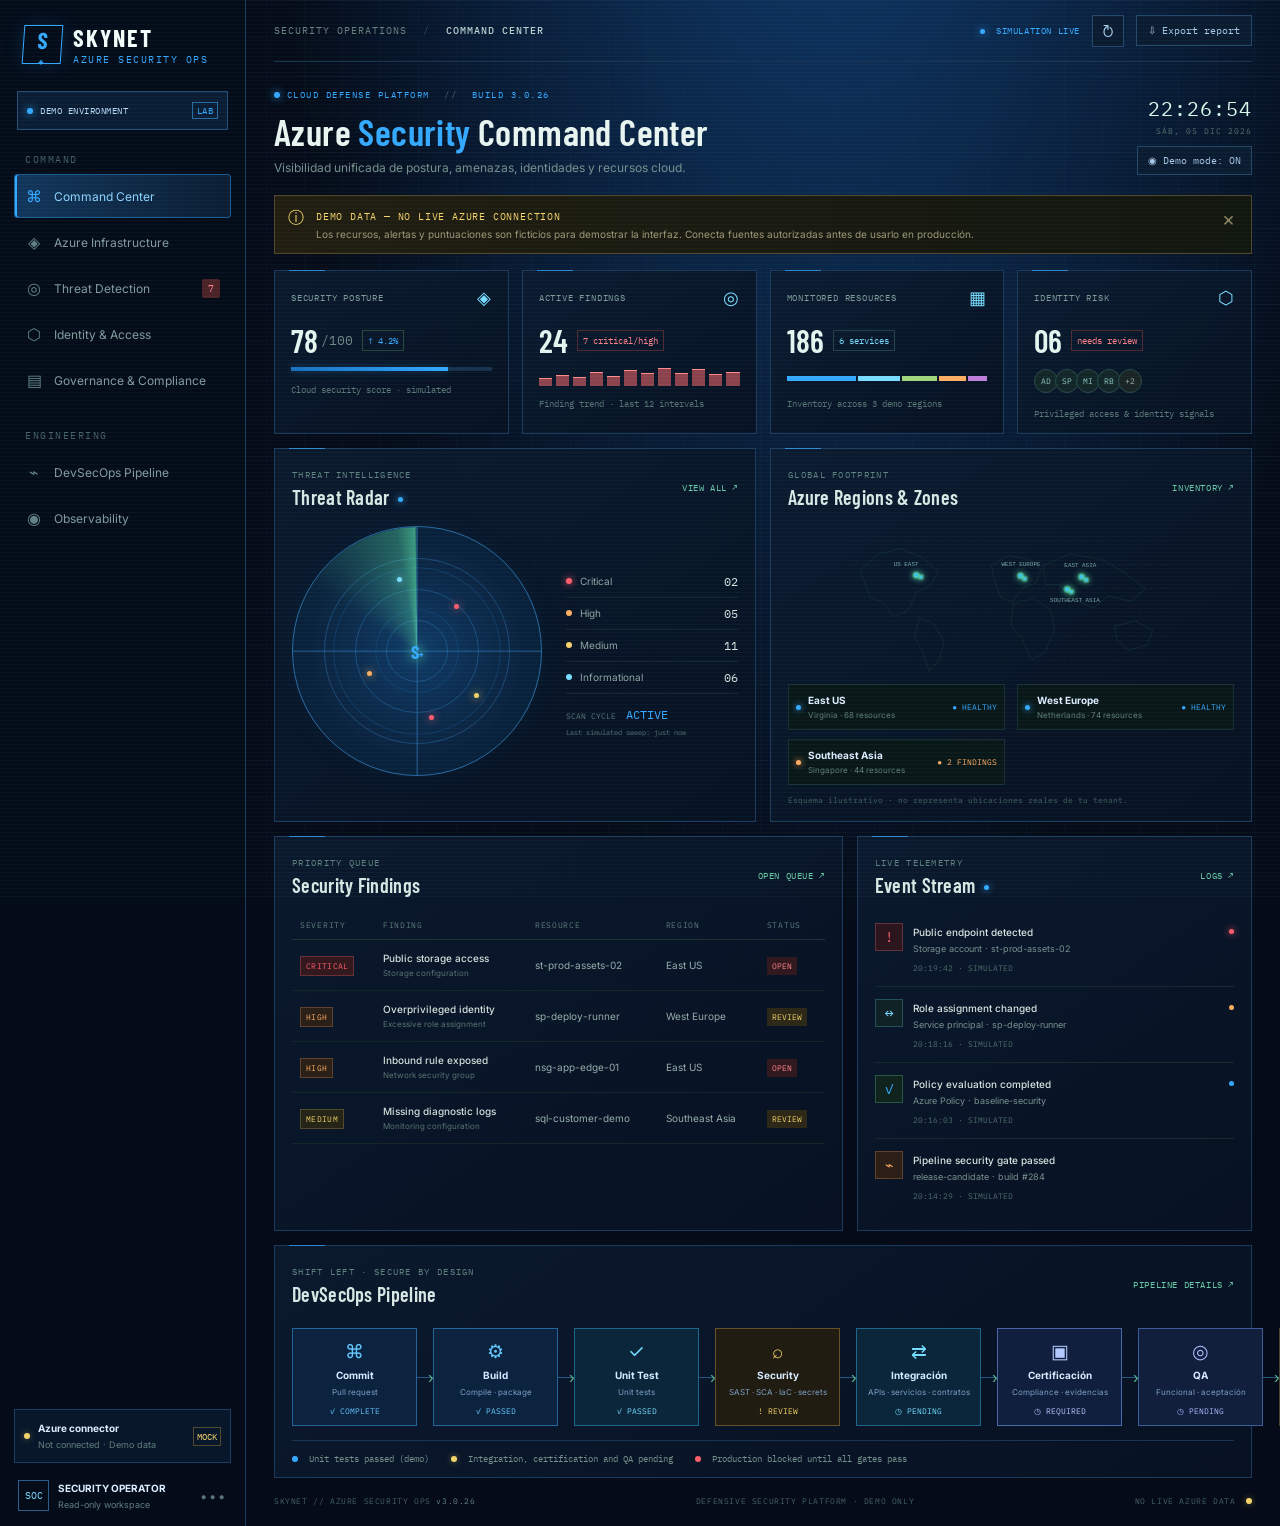
==== commit 3bbef563: "Add files via upload rollback" ====
--- a/index.html
+++ b/index.html
@@ -1,18 +1,30 @@
 <!doctype html>
-<html lang="es"><head><meta charset="utf-8"><meta name="viewport" content="width=device-width,initial-scale=1"><title>Azure Security & Governance</title><link rel="stylesheet" href="styles.css"></head>
-<body><div class="shell"><aside class="sidebar"><div class="brand"><b class="logo">A</b><div><strong>AZURE</strong><small>SECURITY CENTER</small></div></div><p class="nav-label">PLATAFORMA</p><a class="nav active" href="#overview">◫ &nbsp; Overview</a><a class="nav" href="#environment">▦ &nbsp; Environments</a><a class="nav" href="#devsecops">⬡ &nbsp; DevSecOps</a><a class="nav" href="#security">⛨ &nbsp; Security posture</a><a class="nav" href="#monitoring">⌁ &nbsp; Monitoring</a><div class="side-status"><i></i><div><b>Platform status</b><small>All systems operational</small></div></div></aside>
-<main><header class="topbar"><span>Cloud Platform <b>/</b> Security &amp; Governance</span><div class="live"><i></i> LIVE MONITORING <span class="avatar">CS</span></div></header>
-<section class="hero" id="overview"><div><label>CLOUD SECURITY OPERATIONS</label><h1>Security <em>&amp; Governance</em></h1><p>Visibilidad continua, controles automatizados y despliegues seguros en todo el ciclo de vida.</p></div><div class="posture"><div class="radar">✓</div><div><small>SECURITY POSTURE</small><strong>98.4<span>%</span></strong><b>▲ 2.1% esta semana</b></div></div></section>
-<section class="metrics"><article><small>POLICY COMPLIANCE</small><strong>98.4%</strong><div class="bar"><i style="width:98.4%"></i></div><p>+2.1% vs. periodo anterior</p></article><article><small>VULNERABILIDADES</small><strong>12 <sup>abiertas</sup></strong><p>🔴 2 críticas &nbsp; 🟠 4 altas</p></article><article><small>PIPELINES SEGUROS</small><strong>96.8%</strong><div class="bar"><i style="width:96.8%"></i></div><p>243 ejecuciones este mes</p></article><article><small>CONTROLES ACTIVOS</small><strong>42 <sup>/ 44</sup></strong><p>🟢 42 aplicados &nbsp; 🟠 2 en revisión</p></article></section>
-<section class="panel" id="environment"><div class="section-title"><div><label>RELEASE MANAGEMENT</label><h2>Environment <span class="chip">4 STAGES</span></h2><p>Flujo de promoción controlado desde integración hasta producción.</p></div><span class="status">● Pipeline operativo</span></div>
-<div class="env-grid">
-<button class="env selected" data-env="integracion"><div class="env-head"><small>01</small><span>⌘</span><b>✓</b></div><h3>Integración</h3><p>Build y validación inicial</p><div class="tags"><i>CI</i><i>Unit tests</i></div><div class="rate">SUCCESS RATE <b>99.2%</b></div><div class="bar"><i style="width:99.2%"></i></div></button>
-<button class="env" data-env="certificacion"><div class="env-head"><small>02</small><span>⛨</span><b>✓</b></div><h3>Certificación</h3><p>Validación técnica y seguridad</p><div class="tags"><i>SAST / SCA</i><i>Compliance</i></div><div class="rate">SUCCESS RATE <b>97.6%</b></div><div class="bar"><i style="width:97.6%"></i></div></button>
-<button class="env" data-env="qa"><div class="env-head"><small>03</small><span>◉</span><b>✓</b></div><h3>QA</h3><p>Pruebas funcionales y DAST</p><div class="tags"><i>DAST</i><i>UAT</i></div><div class="rate">SUCCESS RATE <b>96.1%</b></div><div class="bar"><i style="width:96.1%"></i></div></button>
-<button class="env prod" data-env="prod"><div class="env-head"><small>04</small><span>⬆</span><b>✓</b></div><h3>Prod</h3><p>Release aprobado y monitoreado</p><div class="tags"><i>Approval</i><i>Monitoring</i></div><div class="rate">AVAILABILITY <b>99.99%</b></div><div class="bar"><i style="width:99.99%"></i></div></button>
-</div><div class="env-detail" id="env-detail"><span class="detail-icon">⌘</span><div class="detail-text"><b>Integración · controles activos</b><p>Build automatizado, pruebas unitarias, análisis de secretos y validación de dependencias.</p></div><div class="detail-tags"><i>● Build</i><i>● Unit tests</i><i>● Secret scan</i></div></div></section>
-<section class="panel" id="devsecops"><div class="section-title"><div><label>SHIFT LEFT · SECURITY BY DESIGN</label><h2>DevSecOps workflow</h2><p>Controles integrados en cada etapa del ciclo CI/CD.</p></div><span class="outline">SECURITY GATES ENABLED</span></div>
-<div class="workflow"><article><span class="wf-icon">⌘</span><small>01 / SOURCE</small><h3>Code</h3><p>Repositorio · MR<br>Code review</p><i>Git</i></article><b class="arrow">›</b><article><span class="wf-icon">⚙</span><small>02 / BUILD</small><h3>Build &amp; Test</h3><p>Compilación<br>Unit tests</p><i>CI</i></article><b class="arrow">›</b><article class="security"><span class="wf-icon">⛨</span><small>03 / SECURITY</small><h3>Security scan</h3><p>SAST · SCA<br>Secrets · IaC</p><i>DevSecOps</i></article><b class="arrow">›</b><article><span class="wf-icon">◇</span><small>04 / VALIDATE</small><h3>Cert &amp; QA</h3><p>DAST · UAT<br>Policy checks</p><i>Quality gate</i></article><b class="arrow">›</b><article class="release"><span class="wf-icon">↗</span><small>05 / RELEASE</small><h3>Deploy</h3><p>Approval<br>Canary / rollback</p><i>CD</i></article></div></section>
-<div class="bottom-grid"><section class="panel" id="security"><label>RISK MANAGEMENT</label><h2>Security controls</h2><div class="control"><span>⌕</span><div><b>SAST / SCA</b><small>Code &amp; dependencies</small></div><i>ACTIVE</i></div><div class="control"><span>◇</span><div><b>Infrastructure as Code</b><small>Terraform policy scan</small></div><i>ACTIVE</i></div><div class="control"><span>⌑</span><div><b>Secrets detection</b><small>Credential protection</small></div><i>ACTIVE</i></div><div class="control"><span>◉</span><div><b>DAST &amp; runtime</b><small>Dynamic application testing</small></div><i class="review">REVIEW</i></div></section>
-<section class="panel" id="monitoring"><label>CONTINUOUS OPERATIONS</label><h2>Monitoring &amp; response <span class="status">● LIVE</span></h2><div class="chart-head">Security events <b>1,284 <small>last 24h</small></b></div><div class="chart"><i style="height:28%"></i><i style="height:44%"></i><i style="height:37%"></i><i style="height:62%"></i><i style="height:50%"></i><i style="height:78%"></i><i style="height:48%"></i><i style="height:90%"></i><i style="height:65%"></i><i style="height:72%"></i><i style="height:42%"></i><i style="height:58%"></i><i style="height:82%"></i><i style="height:52%"></i><i style="height:67%"></i><i style="height:36%"></i><i style="height:74%"></i><i style="height:46%"></i></div><div class="axis"><span>00:00</span><span>06:00</span><span>12:00</span><span>18:00</span><span>NOW</span></div><div class="incident"><i></i><b>No hay incidentes críticos</b><span>NORMAL</span></div></section></div>
-<footer>AZURE SECURITY &amp; GOVERNANCE <span>SECURE BY DESIGN · CONTINUOUS DELIVERY</span><span>© 2026</span></footer></main></div><script src="app.js"></script></body></html>+<html lang="es">
+<head>
+<meta charset="utf-8"><meta name="viewport" content="width=device-width,initial-scale=1"><meta name="theme-color" content="#050b18"><meta name="description" content="SKYNET Azure Security Ops — dashboard de demostración para seguridad cloud, DevSecOps y observabilidad Azure."><title>SKYNET // Azure Security Ops</title><link rel="stylesheet" href="styles.css">
+</head>
+<body>
+<div class="scanlines"></div><div class="app-shell">
+<aside class="sidebar"><div class="brand"><div class="brand-mark">S<span>+</span></div><div><b>SKYNET</b><small>AZURE SECURITY OPS</small></div></div><div class="environment"><span class="pulse"></span> DEMO ENVIRONMENT <span class="env-tag">LAB</span></div>
+<nav id="nav"><div class="nav-label">COMMAND</div><button class="nav-item active" data-view="overview"><span>⌘</span> Command Center</button><button class="nav-item" data-view="infrastructure"><span>◈</span> Azure Infrastructure</button><button class="nav-item" data-view="threats"><span>◎</span> Threat Detection <i class="nav-count">7</i></button><button class="nav-item" data-view="identity"><span>⬡</span> Identity & Access</button><button class="nav-item" data-view="governance"><span>▤</span> Governance & Compliance</button><div class="nav-label">ENGINEERING</div><button class="nav-item" data-view="devsecops"><span>⌁</span> DevSecOps Pipeline</button><button class="nav-item" data-view="observability"><span>◉</span> Observability</button></nav>
+<div class="sidebar-bottom"><div class="connection"><span class="dot amber"></span><div><b>Azure connector</b><small>Not connected · Demo data</small></div><span class="status-pill">MOCK</span></div><div class="profile"><div class="avatar">SOC</div><div><b>SECURITY OPERATOR</b><small>Read-only workspace</small></div><span class="more">•••</span></div></div></aside>
+<main class="main"><header class="topbar"><div class="crumb">SECURITY OPERATIONS <span>/</span> <b id="crumb">COMMAND CENTER</b></div><div class="top-actions"><span class="live"><i></i> SIMULATION LIVE</span><button class="icon-btn" id="refresh" title="Actualizar datos">↻</button><button class="top-btn" id="export">⇩ Export report</button></div></header>
+<section class="page-heading"><div><div class="eyebrow"><span class="tiny-pulse"></span> CLOUD DEFENSE PLATFORM <span class="sep">//</span> BUILD 3.0.26</div><h1 id="pageTitle">Azure <em>Security</em> Command Center</h1><p id="pageDesc">Visibilidad unificada de postura, amenazas, identidades y recursos cloud.</p></div><div class="heading-right"><div class="clock" id="clock">--:--:--</div><div class="date-label" id="dateLabel">LOCAL SYSTEM TIME</div><button class="outline-btn" id="demoToggle">◉ Demo mode: ON</button></div></section>
+<div class="notice"><span>ⓘ</span><div><b>DEMO DATA — NO LIVE AZURE CONNECTION</b><p>Los recursos, alertas y puntuaciones son ficticios para demostrar la interfaz. Conecta fuentes autorizadas antes de usarlo en producción.</p></div><button id="dismissNotice">×</button></div>
+<div id="viewContent">
+<section class="metric-grid"><article class="metric"><div class="metric-top"><span>SECURITY POSTURE</span><span class="metric-icon">◈</span></div><div class="metric-value">78<span class="unit">/100</span><span class="trend good">↑ 4.2%</span></div><div class="meter"><span style="width:78%"></span></div><small>Cloud security score · simulated</small></article><article class="metric"><div class="metric-top"><span>ACTIVE FINDINGS</span><span class="metric-icon">◎</span></div><div class="metric-value">24 <span class="trend bad">7 critical/high</span></div><div class="mini-bars"><i style="height:40%"></i><i style="height:58%"></i><i style="height:48%"></i><i style="height:72%"></i><i style="height:54%"></i><i style="height:82%"></i><i style="height:68%"></i><i style="height:96%"></i><i style="height:70%"></i><i style="height:88%"></i><i style="height:61%"></i><i style="height:74%"></i></div><small>Finding trend · last 12 intervals</small></article><article class="metric"><div class="metric-top"><span>MONITORED RESOURCES</span><span class="metric-icon">▦</span></div><div class="metric-value">186 <span class="trend neutral">6 services</span></div><div class="resource-strip"><i style="width:36%"></i><i style="width:22%"></i><i style="width:18%"></i><i style="width:14%"></i><i style="width:10%"></i></div><small>Inventory across 3 demo regions</small></article><article class="metric"><div class="metric-top"><span>IDENTITY RISK</span><span class="metric-icon">⬡</span></div><div class="metric-value">06 <span class="trend bad">needs review</span></div><div class="identity-avatars"><span>AD</span><span>SP</span><span>MI</span><span>RB</span><span>+2</span></div><small>Privileged access & identity signals</small></article></section>
+<section class="dashboard-grid"><article class="panel radar-panel"><div class="panel-head"><div><span class="panel-kicker">THREAT INTELLIGENCE</span><h2>Threat Radar <span class="live-dot"></span></h2></div><button class="panel-action" data-go="threats">VIEW ALL ↗</button></div><div class="radar-layout"><div class="radar"><div class="radar-ring ring1"></div><div class="radar-ring ring2"></div><div class="radar-ring ring3"></div><div class="radar-cross horizontal"></div><div class="radar-cross vertical"></div><div class="radar-sweep"></div><span class="blip b1"></span><span class="blip b2"></span><span class="blip b3"></span><span class="blip b4"></span><span class="blip b5"></span><div class="radar-center">S<span>+</span></div></div><div class="radar-legend"><div><i class="red"></i><span>Critical</span><b>02</b></div><div><i class="orange"></i><span>High</span><b>05</b></div><div><i class="yellow"></i><span>Medium</span><b>11</b></div><div><i class="cyan"></i><span>Informational</span><b>06</b></div><div class="radar-foot">SCAN CYCLE <b>ACTIVE</b><small>Last simulated sweep: just now</small></div></div></div></article>
+<article class="panel regions-panel"><div class="panel-head"><div><span class="panel-kicker">GLOBAL FOOTPRINT</span><h2>Azure Regions & Zones</h2></div><button class="panel-action" data-go="infrastructure">INVENTORY ↗</button></div><div class="map-wrap"><svg class="world-map" viewBox="0 0 600 270" aria-label="Mapa esquemático de regiones demo"><g fill="none" stroke="#16363a" stroke-width="1"><path d="M45 80 L75 53 113 43 150 58 177 82 164 105 140 117 127 147 102 158 85 135 62 125Z"/><path d="M145 160 L170 170 187 201 178 233 162 250 151 218 137 192Z"/><path d="M267 72 L295 55 331 61 351 79 342 101 319 110 303 134 283 125 273 100Z"/><path d="M304 137 L338 126 367 148 374 181 357 218 334 232 319 196 300 172Z"/><path d="M354 72 L400 52 454 62 492 84 526 111 503 132 463 123 440 143 405 128 384 105 359 104Z"/><path d="M475 174 L510 165 539 181 530 206 499 215 479 197Z"/><path d="M30 30H570M30 70H570M30 110H570M30 150H570M30 190H570M30 230H570" stroke-dasharray="2 7"/></g><g class="map-points"><circle cx="140" cy="88" r="4"/><circle cx="148" cy="91" r="3"/><circle cx="316" cy="89" r="4"/><circle cx="323" cy="94" r="3"/><circle cx="419" cy="91" r="4"/><circle cx="427" cy="96" r="3"/><circle cx="395" cy="112" r="4"/><circle cx="402" cy="116" r="3"/></g><g font-size="10" fill="#78a8a6" font-family="monospace"><text x="102" y="73">US EAST</text><text x="284" y="72">WEST EUROPE</text><text x="390" y="75">EAST ASIA</text><text x="366" y="133">SOUTHEAST ASIA</text></g></svg><div class="region-list"><div><span class="region-dot"></span><div><b>East US</b><small>Virginia · 68 resources</small></div><span class="region-health">● HEALTHY</span></div><div><span class="region-dot"></span><div><b>West Europe</b><small>Netherlands · 74 resources</small></div><span class="region-health">● HEALTHY</span></div><div><span class="region-dot warn"></span><div><b>Southeast Asia</b><small>Singapore · 44 resources</small></div><span class="region-health warn-text">● 2 FINDINGS</span></div></div><p class="map-note">Esquema ilustrativo · no representa ubicaciones reales de tu tenant.</p></div></article></section>
+<section class="dashboard-grid lower-grid"><article class="panel findings-panel"><div class="panel-head"><div><span class="panel-kicker">PRIORITY QUEUE</span><h2>Security Findings</h2></div><button class="panel-action" data-go="threats">OPEN QUEUE ↗</button></div><div class="table-wrap"><table><thead><tr><th>SEVERITY</th><th>FINDING</th><th>RESOURCE</th><th>REGION</th><th>STATUS</th></tr></thead><tbody id="findingsTable"><tr><td><span class="severity critical">CRITICAL</span></td><td><b>Public storage access</b><small>Storage configuration</small></td><td>st-prod-assets-02</td><td>East US</td><td><span class="state open">OPEN</span></td></tr><tr><td><span class="severity high">HIGH</span></td><td><b>Overprivileged identity</b><small>Excessive role assignment</small></td><td>sp-deploy-runner</td><td>West Europe</td><td><span class="state review">REVIEW</span></td></tr><tr><td><span class="severity high">HIGH</span></td><td><b>Inbound rule exposed</b><small>Network security group</small></td><td>nsg-app-edge-01</td><td>East US</td><td><span class="state open">OPEN</span></td></tr><tr><td><span class="severity medium">MEDIUM</span></td><td><b>Missing diagnostic logs</b><small>Monitoring configuration</small></td><td>sql-customer-demo</td><td>Southeast Asia</td><td><span class="state review">REVIEW</span></td></tr></tbody></table></div></article><article class="panel activity-panel"><div class="panel-head"><div><span class="panel-kicker">LIVE TELEMETRY</span><h2>Event Stream <span class="live-dot"></span></h2></div><button class="panel-action" data-go="observability">LOGS ↗</button></div><div class="event-list" id="eventList"><div class="event"><span class="event-icon red-icon">!</span><div><b>Public endpoint detected</b><p>Storage account · st-prod-assets-02</p><small>20:19:42 · SIMULATED</small></div><span class="severity-dot red"></span></div><div class="event"><span class="event-icon cyan-icon">↔</span><div><b>Role assignment changed</b><p>Service principal · sp-deploy-runner</p><small>20:18:16 · SIMULATED</small></div><span class="severity-dot orange"></span></div><div class="event"><span class="event-icon green-icon">✓</span><div><b>Policy evaluation completed</b><p>Azure Policy · baseline-security</p><small>20:16:03 · SIMULATED</small></div><span class="severity-dot green"></span></div><div class="event"><span class="event-icon orange-icon">⌁</span><div><b>Pipeline security gate passed</b><p>release-candidate · build #284</p><small>20:14:29 · SIMULATED</small><span class="severity-dot green"></span></div></div></div></article></section>
+<section class="pipeline panel"><div class="panel-head"><div><span class="panel-kicker">SHIFT LEFT · SECURE BY DESIGN</span><h2>DevSecOps Pipeline</h2></div><button class="panel-action" data-go="devsecops">PIPELINE DETAILS ↗</button></div><div class="pipeline-flow" aria-label="Pipeline CI/CD: Commit, Build, pruebas unitarias, seguridad, integración, certificación, QA, aprobación, producción y monitoreo">
+<div class="pipe-node done"><span>⌘</span><b>Commit</b><small>Pull request</small><i>✓ COMPLETE</i></div><div class="pipe-link"></div>
+<div class="pipe-node done"><span>⚙</span><b>Build</b><small>Compile · package</small><i>✓ PASSED</i></div><div class="pipe-link"></div>
+<div class="pipe-node test-node"><span>✓</span><b>Unit Test</b><small>Unit tests</small><i>✓ PASSED</i></div><div class="pipe-link"></div>
+<div class="pipe-node warn-node"><span>⌕</span><b>Security</b><small>SAST · SCA · IaC · secrets</small><i>! REVIEW</i></div><div class="pipe-link"></div>
+<div class="pipe-node test-node"><span>⇄</span><b>Integración</b><small>APIs · servicios · contratos</small><i>◷ PENDING</i></div><div class="pipe-link"></div>
+<div class="pipe-node cert-node"><span>▣</span><b>Certificación</b><small>Compliance · evidencias</small><i>◷ REQUIRED</i></div><div class="pipe-link"></div>
+<div class="pipe-node qa-node"><span>◎</span><b>QA</b><small>Funcional · aceptación</small><i>◷ PENDING</i></div><div class="pipe-link"></div>
+<div class="pipe-node gated"><span>◈</span><b>Approval</b><small>Change / release gate</small><i>◷ REQUIRED</i></div><div class="pipe-link"></div>
+<div class="pipe-node prod-node"><span>▲</span><b>Production</b><small>Azure prod</small><i>▣ GATED</i></div><div class="pipe-link"></div>
+<div class="pipe-node locked"><span>◉</span><b>Monitor</b><small>Azure Monitor · Defender</small><i>↗ TELEMETRY</i></div></div><div class="pipeline-foot"><span><i class="dot green"></i> Unit tests passed (demo)</span><span><i class="dot amber"></i> Integration, certification and QA pending</span><span><i class="dot red"></i> Production blocked until all gates pass</span></div></section>
+</div><footer><span>SKYNET // AZURE SECURITY OPS <b>v3.0.26</b></span><span>DEFENSIVE SECURITY PLATFORM · DEMO ONLY</span><span>NO LIVE AZURE DATA <i class="dot amber"></i></span></footer></main></div><div class="toast" id="toast"></div><script src="app.js"></script></body></html>
--- a/styles.css
+++ b/styles.css
@@ -1,6 +1,53 @@
-@import url('https://fonts.googleapis.com/css2?family=DM+Mono:wght@400;500&family=Inter:wght@400;500;600;700;800&display=swap');
-:root{--bg:#07111f;--panel:#0c1b2d;--line:#1d3550;--text:#e8f2ff;--muted:#8298b2;--blue:#38a5ff;--cyan:#36e0d0;--purple:#a78bfa;--green:#35dfaa;--amber:#ffbd62}*{box-sizing:border-box}html{scroll-behavior:smooth}body{margin:0;background:var(--bg);color:var(--text);font:13px Inter,Arial,sans-serif}.shell{display:flex;min-height:100vh;background:radial-gradient(ellipse at 70% 0%,#102746,transparent 38%),var(--bg)}.sidebar{width:215px;flex-shrink:0;border-right:1px solid #1a3048;padding:24px 14px;display:flex;flex-direction:column;background:#050f1acc}.brand{display:flex;align-items:center;gap:10px;padding:0 10px 36px}.logo{height:34px;width:34px;display:grid;place-items:center;background:linear-gradient(145deg,#50b9ff,#1674d3);clip-path:polygon(50% 0,95% 25%,95% 75%,50% 100%,5% 75%,5% 25%);font-size:20px}.brand strong,.brand small{display:block}.brand strong{letter-spacing:2px}.brand small{color:#68819c;font:9px 'DM Mono';letter-spacing:1px;margin-top:3px}.nav-label,label{font:10px 'DM Mono',monospace;letter-spacing:1.4px;color:#7591af}.nav-label{padding:0 12px 12px}.nav{display:block;text-decoration:none;color:#91a7c0;padding:12px;border-radius:7px;margin:2px 0;font-size:12px}.nav.active{background:#122c47;border:1px solid #1e4e76;color:#e8f5ff;box-shadow:inset 2px 0 #39aaff}.side-status{margin-top:auto;border:1px solid #203950;background:#0b1c2d;padding:13px 10px;border-radius:8px;display:flex;align-items:center;gap:10px}.side-status i,.live i,.status:before,.incident>i{width:7px;height:7px;border-radius:50%;background:var(--green);box-shadow:0 0 9px #35dfaa;display:inline-block}.side-status b,.side-status small{display:block}.side-status b{font-size:11px}.side-status small{font-size:10px;color:var(--muted);margin-top:4px}main{min-width:0;flex:1;padding:0 30px;max-width:1800px;margin:0 auto}.topbar{height:64px;display:flex;justify-content:space-between;align-items:center;border-bottom:1px solid #1b3047;color:#91a7c0;font-size:11px}.topbar b{color:#3e5a76;margin:0 8px}.live{display:flex;align-items:center;gap:8px;font:9px 'DM Mono';letter-spacing:1px}.avatar{height:29px;width:29px;border:1px solid #2c5274;border-radius:50%;display:grid;place-items:center;background:#16334d;color:#9cdbff;margin-left:10px}.hero{padding:31px 0 26px;display:flex;align-items:center;justify-content:space-between;gap:20px}.hero label{color:#76a8ce}.hero h1{font-size:clamp(27px,3vw,38px);letter-spacing:-1.4px;margin:12px 0 8px}.hero h1 em{font-style:normal;color:#51b8ff}.hero p,.section-title p{color:#8ea4bd;margin:0;line-height:1.6;font-size:12px}.posture{display:flex;align-items:center;gap:14px;border:1px solid #23415c;border-radius:9px;background:linear-gradient(115deg,#0c1d30,#102840);padding:13px 20px;min-width:230px}.radar{width:55px;height:55px;display:grid;place-items:center;border:1px solid #286080;border-radius:50%;color:var(--cyan);font-size:20px;background:radial-gradient(circle,#174665,#0c253b)}.posture small,.posture strong,.posture b{display:block}.posture small{font:9px 'DM Mono';color:#829bb5;letter-spacing:1px}.posture strong{font-size:27px;margin:5px 0}.posture strong span{font-size:14px;color:#8db9da}.posture b{font-size:10px;color:var(--green)}.metrics{display:grid;grid-template-columns:repeat(4,minmax(0,1fr));gap:13px;margin-bottom:17px}.metrics article,.panel{background:linear-gradient(135deg,rgba(14,31,50,.97),rgba(9,24,40,.97));border:1px solid #1d3650;border-radius:9px;min-width:0}.metrics article{padding:16px}.metrics small{color:#8ca4be;font:9px 'DM Mono';letter-spacing:.7px}.metrics strong{display:block;font-size:27px;margin:10px 0 12px}.metrics sup{font-size:11px;color:#849bb5;font-weight:500}.metrics p{color:#8198b1;font-size:10px;margin:10px 0 0}.bar{height:4px;background:#1c3349;border-radius:5px;overflow:hidden}.bar i{display:block;height:100%;background:linear-gradient(90deg,#1887ec,#41d8ee);border-radius:5px}.panel{padding:20px;margin-bottom:17px}.section-title{display:flex;align-items:center;justify-content:space-between;gap:15px;margin-bottom:20px}.section-title h2,.panel h2{font-size:18px;letter-spacing:-.4px;margin:7px 0 5px}.chip{font:9px 'DM Mono';color:#69c5ff;border:1px solid #265277;border-radius:4px;padding:4px 7px;vertical-align:middle;margin-left:8px}.status{font:9px 'DM Mono';color:#a5c2d7;border:1px solid #24465b;padding:7px 10px;border-radius:5px;white-space:nowrap}.status:before{content:"";margin-right:6px}.env-grid{display:grid;grid-template-columns:repeat(4,minmax(0,1fr));gap:12px}.env{min-width:0;text-align:left;background:#0b1b2c;border:1px solid #203b55;border-radius:8px;padding:14px;color:var(--text);cursor:pointer;transition:.2s}.env:hover{transform:translateY(-2px);border-color:#3987bb}.env.selected{border-color:var(--blue);background:linear-gradient(145deg,#102b44,#0c1d30);box-shadow:0 0 0 1px #38a5ff22}.env-head{display:flex;align-items:center;gap:8px;margin-bottom:13px}.env-head small{font:10px 'DM Mono';color:#617e9c}.env-head span{display:grid;place-items:center;width:28px;height:28px;background:#122e47;border-radius:6px;color:#56baff;font-size:17px}.env:nth-child(2) .env-head span{color:var(--purple);background:#282447}.env:nth-child(3) .env-head span{color:var(--cyan);background:#10363e}.env.prod .env-head span{color:var(--green);background:#10372f}.env-head b{margin-left:auto;color:var(--green);border:1px solid #28644f;border-radius:50%;height:18px;width:18px;display:grid;place-items:center;font-size:10px}.env h3{font-size:14px;margin:0 0 6px}.env>p{font-size:10px;color:#8ca4bd;min-height:28px;line-height:1.5;margin:0}.tags{display:flex;gap:5px;flex-wrap:wrap;margin:12px 0 15px}.tags i{font-style:normal;font-size:9px;color:#9ab4cb;background:#14283c;border:1px solid #223d56;border-radius:4px;padding:5px 6px}.rate{display:flex;justify-content:space-between;gap:5px;align-items:center;margin-bottom:7px;font:8px 'DM Mono';color:#718ba5}.rate b{font-size:11px;color:#bfe4ff}.env .bar i{background:linear-gradient(90deg,#258eea,#3bd8cc)}.env-detail{display:flex;align-items:center;gap:12px;padding:12px 14px;margin-top:14px;border:1px solid #1c3d55;background:#0a1929;border-radius:7px;min-width:0}.detail-icon{width:30px;height:30px;flex-shrink:0;border-radius:7px;background:#122f48;color:#51baff;display:grid;place-items:center;font-size:17px}.detail-text{min-width:0;flex:1}.detail-text b{font-size:11px}.detail-text p{font-size:10px;color:#849db7;margin:4px 0 0;line-height:1.5}.detail-tags{display:flex;gap:6px;flex-wrap:wrap;justify-content:flex-end}.detail-tags i{font-style:normal;font-size:9px;color:#78dcb8;border:1px solid #205343;background:#0c2a27;padding:6px 7px;border-radius:4px;white-space:nowrap}.outline{font:9px 'DM Mono';color:#6ce2c3;border:1px solid #24584f;border-radius:5px;padding:7px 9px;white-space:nowrap}.workflow{display:grid;grid-template-columns:minmax(0,1fr) 18px minmax(0,1fr) 18px minmax(0,1fr) 18px minmax(0,1fr) 18px minmax(0,1fr);gap:5px;align-items:stretch}.workflow article{min-width:0;border:1px solid #223c55;background:#0a1a2a;border-radius:7px;padding:13px 10px;position:relative;overflow:hidden}.workflow article:before{content:"";position:absolute;top:0;left:0;right:0;height:2px;background:#2d9deb}.workflow article.security:before{background:var(--purple)}.workflow article.release:before{background:var(--green)}.wf-icon{display:block;font-size:20px;color:#50baff;margin-bottom:10px}.security .wf-icon{color:var(--purple)}.release .wf-icon{color:var(--green)}.workflow small{font:8px 'DM Mono';color:#7994af;letter-spacing:.5px;white-space:nowrap}.workflow h3{font-size:12px;margin:7px 0}.workflow p{font-size:9px;line-height:1.7;color:#8ca4bd;margin:0 0 12px}.workflow article>i{display:inline-block;font-style:normal;font-size:8px;color:#8bcaff;background:#122e46;border:1px solid #214969;border-radius:4px;padding:4px 6px}.workflow .security>i{color:#c2aaff;background:#282447;border-color:#453b73}.workflow .release>i{color:#78e6bd;background:#10372f;border-color:#245d4d}.arrow{display:grid;place-items:center;color:#3d7299;font-size:22px}.bottom-grid{display:grid;grid-template-columns:1fr 1fr;gap:15px}.bottom-grid .panel{margin-bottom:17px}.panel>label{display:block}.panel h2{font-size:16px;margin-bottom:15px}.control{display:flex;align-items:center;gap:10px;padding:10px 0;border-bottom:1px solid #1b3045}.control:last-child{border:0}.control>span{width:30px;height:30px;display:grid;place-items:center;border-radius:6px;color:var(--blue);background:#102e49;font-size:16px}.control div{flex:1;min-width:0}.control b,.control small{display:block}.control b{font-size:10px}.control small{font-size:9px;color:#829bb4;margin-top:4px}.control>i{font:8px 'DM Mono';color:#69dfb2;background:#10352e;border:1px solid #205848;padding:5px 6px;border-radius:4px;font-style:normal}.control>i.review{color:#ffc46d;background:#372b1d;border-color:#5c4427}.chart-head{display:flex;justify-content:space-between;color:#91a9c1;font-size:10px}.chart-head b{font-size:17px;color:#d8eaff}.chart-head small{font-size:9px;font-weight:400;color:#8299b1}.chart{height:75px;display:flex;align-items:flex-end;gap:5px;margin-top:12px;border-bottom:1px solid #294058;background:repeating-linear-gradient(to bottom,transparent 0 24px,#20364a 25px 26px)}.chart i{flex:1;min-width:3px;background:linear-gradient(0deg,#1679bd,#35d9cf);border-radius:2px 2px 0 0;opacity:.8}.axis{display:flex;justify-content:space-between;color:#637f9a;font:8px 'DM Mono';margin-top:6px}.incident{display:flex;align-items:center;gap:9px;background:#0a1b2a;border:1px solid #1b3b4d;border-radius:6px;padding:10px;margin-top:14px}.incident b{font-size:10px;flex:1}.incident span{font:8px 'DM Mono';color:#69dfb2}.incident>i{flex-shrink:0}footer{display:flex;justify-content:space-between;gap:12px;padding:8px 0 20px;color:#4d6a86;font:8px 'DM Mono';letter-spacing:.8px}footer span:nth-child(2){text-align:center}
-@media(min-width:1500px){main{padding-left:42px;padding-right:42px}.panel{padding:24px}.env{padding:17px}.workflow article{padding:16px 13px}}
-@media(max-width:1100px){.sidebar{width:185px}main{padding:0 20px}.metrics{grid-template-columns:repeat(2,minmax(0,1fr))}.workflow{grid-template-columns:repeat(5,minmax(0,1fr));gap:8px}.arrow{display:none}.workflow article{padding:12px 9px}.bottom-grid{grid-template-columns:1fr}.detail-tags{max-width:38%}}
-@media(max-width:760px){.sidebar{display:none}main{padding:0 14px}.topbar{height:54px}.hero{align-items:flex-start;flex-direction:column;padding:24px 0 18px}.posture{width:100%;min-width:0}.metrics{gap:9px}.metrics article{padding:12px}.metrics small{font-size:8px}.metrics strong{font-size:23px}.metrics p{font-size:9px}.panel{padding:15px}.section-title{align-items:flex-start}.section-title h2{font-size:16px}.status{font-size:8px}.env-grid{grid-template-columns:repeat(2,minmax(0,1fr));gap:9px}.env{padding:12px}.env-detail{align-items:flex-start;flex-wrap:wrap}.detail-text{flex-basis:calc(100% - 45px)}.detail-tags{max-width:none;width:100%;justify-content:flex-start;margin-left:42px}.workflow{grid-template-columns:repeat(2,minmax(0,1fr))}.workflow article{padding:13px}.workflow article:last-child{grid-column:span 2}.outline{font-size:8px}.bottom-grid{gap:0}footer{flex-wrap:wrap;font-size:7px}footer span:nth-child(2){order:3;width:100%;text-align:left}}
-@media(max-width:380px){.metrics{grid-template-columns:1fr 1fr}.env-grid{grid-template-columns:1fr}.env{padding:14px}.workflow{grid-template-columns:1fr 1fr}.workflow article:last-child{grid-column:span 2}.hero h1{font-size:28px}.section-title{flex-direction:column}.status{align-self:flex-start}}
+@import url('https://fonts.googleapis.com/css2?family=Barlow+Condensed:wght@500;600;700&family=IBM+Plex+Mono:wght@400;500;600&family=Inter:wght@400;500;600;700&display=swap');
+:root{--bg:#050a0d;--panel:#091216;--panel2:#0b171b;--line:#193037;--text:#d8e8e7;--muted:#6d898a;--green:#62f5b0;--cyan:#5be7ee;--red:#ff5d6c;--orange:#ffad62;--yellow:#f4d46a}*{box-sizing:border-box}body{margin:0;background:radial-gradient(ellipse at 65% -20%,#10302d 0,transparent 45%),var(--bg);color:var(--text);font-family:Inter,Arial,sans-serif;font-size:13px;min-height:100vh}body:before{content:"";position:fixed;inset:0;pointer-events:none;background-image:linear-gradient(#17303618 1px,transparent 1px),linear-gradient(90deg,#17303618 1px,transparent 1px);background-size:38px 38px;z-index:0}.scanlines{position:fixed;inset:0;pointer-events:none;z-index:5;opacity:.07;background:repeating-linear-gradient(0deg,transparent 0px,transparent 3px,#6af5bc 4px)}button{font:inherit;cursor:pointer;color:inherit}.app-shell{position:relative;z-index:1;display:flex;min-height:100vh}.sidebar{width:246px;flex-shrink:0;border-right:1px solid var(--line);background:#060d10ed;display:flex;flex-direction:column;padding:23px 14px 15px;min-height:100vh}.brand{display:flex;align-items:center;gap:11px;padding:0 9px 25px}.brand-mark{height:39px;width:39px;display:grid;place-items:center;border:1px solid var(--green);color:var(--green);font:700 23px 'Barlow Condensed';transform:skew(-4deg);box-shadow:0 0 17px #62f5b018}.brand-mark span{font-size:12px;display:inline}.brand b{display:block;font:700 24px 'Barlow Condensed';letter-spacing:2px;color:#f0fffa}.brand small{display:block;font:10px 'IBM Plex Mono';letter-spacing:1.5px;color:var(--green);margin-top:1px}.environment{font:9px 'IBM Plex Mono';letter-spacing:.5px;border:1px solid #234039;background:#0a1a17;padding:10px 9px;color:#a9c6bd;display:flex;align-items:center;gap:7px;margin:0 3px 23px}.pulse,.tiny-pulse{height:6px;width:6px;border-radius:50%;background:var(--green);box-shadow:0 0 8px var(--green);display:inline-block;animation:pulse 1.8s infinite}.env-tag{margin-left:auto;color:var(--green);border:1px solid #32634f;padding:2px 4px}.nav-label{font:10px 'IBM Plex Mono';letter-spacing:1.5px;color:#456164;padding:0 11px;margin:0 0 8px}.nav-label:not(:first-child){margin-top:27px}.nav-item{border:1px solid transparent;background:none;width:100%;text-align:left;display:flex;align-items:center;gap:11px;padding:11px 10px;margin:2px 0;color:#829b9b;border-radius:3px;font-size:12px;transition:.2s}.nav-item>span{font-size:16px;width:18px;text-align:center;color:#618182}.nav-item:hover{background:#0d1b1e;color:#d9f8ee}.nav-item.active{background:linear-gradient(90deg,#12332a,#0b1a19);border-color:#1e5744;color:#8effc4;box-shadow:inset 2px 0 var(--green)}.nav-item.active>span{color:var(--green)}.nav-count{font:10px 'IBM Plex Mono';margin-left:auto;background:#4b2227;color:#ff818a;padding:3px 6px;border-radius:2px}.sidebar-bottom{margin-top:auto}.connection{border:1px solid #1a3436;background:#091315;padding:12px 9px;display:flex;align-items:center;gap:8px;margin-bottom:17px}.connection b,.profile b{font-size:10px;display:block}.connection small,.profile small{display:block;color:#617e7e;font-size:9px;margin-top:5px}.status-pill{margin-left:auto;font:9px 'IBM Plex Mono';color:var(--yellow);border:1px solid #514a2b;padding:3px}.dot{width:6px;height:6px;border-radius:50%;display:inline-block;background:var(--green)}.dot.amber{background:var(--yellow);box-shadow:0 0 6px #f4d46a70}.profile{display:flex;align-items:center;gap:9px;padding:0 4px}.avatar{height:31px;width:31px;border:1px solid #2a5350;color:var(--cyan);display:grid;place-items:center;font:10px 'IBM Plex Mono'}.more{margin-left:auto;color:#5b7678;letter-spacing:2px}.main{min-width:0;flex:1;padding:0 28px;max-width:1800px;margin:0 auto}.topbar{height:62px;border-bottom:1px solid #15282c;display:flex;align-items:center;justify-content:space-between}.crumb{font:10px 'IBM Plex Mono';letter-spacing:1px;color:#678181}.crumb span{padding:0 9px;color:#2d4a4c}.crumb b{color:#b5d0cd;font-weight:500}.top-actions{display:flex;align-items:center;gap:12px}.live{font:9px 'IBM Plex Mono';color:var(--green);letter-spacing:.6px}.live i{display:inline-block;width:5px;height:5px;background:var(--green);border-radius:50%;margin-right:5px;box-shadow:0 0 8px var(--green)}.icon-btn,.top-btn,.outline-btn{background:#0b171a;border:1px solid #254047;padding:8px 11px;color:#9ab6b3;font:10px 'IBM Plex Mono'}.icon-btn{font-size:17px;padding:4px 10px}.top-btn:hover,.outline-btn:hover,.icon-btn:hover{border-color:var(--green);color:var(--green)}.page-heading{display:flex;justify-content:space-between;align-items:flex-end;padding:27px 0 20px}.eyebrow{font:9px 'IBM Plex Mono';letter-spacing:1.5px;color:var(--green);margin-bottom:9px}.sep{color:#426766;margin:0 8px}h1{font:600 clamp(27px,3vw,37px) 'Barlow Condensed';letter-spacing:.4px;margin:0;color:#e7f4f0}h1 em{font-style:normal;color:var(--green)}.page-heading p{margin:7px 0 0;color:#77908f;font-size:12px}.heading-right{text-align:right}.clock{font:20px 'IBM Plex Mono';letter-spacing:1px;color:#d8f8eb}.date-label{font:8px 'IBM Plex Mono';letter-spacing:1px;color:#56716f;margin:4px 0 10px}.outline-btn{padding:7px 10px}.notice{display:flex;align-items:flex-start;gap:12px;border:1px solid #51452a;background:linear-gradient(90deg,#211d11,#11160f);padding:11px 13px;margin-bottom:16px;color:var(--yellow)}.notice>span{font-size:16px}.notice b{font:10px 'IBM Plex Mono';letter-spacing:.8px}.notice p{color:#9d9778;margin:4px 0 0;font-size:10px;line-height:1.5}.notice button{margin-left:auto;background:none;border:0;color:#8b825f;font-size:20px;padding:0 3px}.metric-grid{display:grid;grid-template-columns:repeat(4,minmax(0,1fr));gap:13px}.metric,.panel{border:1px solid var(--line);background:linear-gradient(145deg,#0b161aee,#071013f2);position:relative;min-width:0}.metric{padding:15px 16px 13px;min-height:143px}.metric:before,.panel:before{content:"";position:absolute;top:-1px;left:14px;width:36px;height:1px;background:var(--green);opacity:.7}.metric-top{display:flex;align-items:center;justify-content:space-between;color:#7d9a99;font:9px 'IBM Plex Mono';letter-spacing:.8px}.metric-icon{color:var(--cyan);font-size:18px}.metric-value{font:600 32px 'Barlow Condensed';margin:12px 0 8px;color:#e4f4ef;display:flex;align-items:center;gap:9px}.unit{font:13px 'IBM Plex Mono';color:#6f8988;margin-left:-6px}.trend{font:9px 'IBM Plex Mono';padding:4px 5px;border:1px solid #254a3c;white-space:nowrap}.trend.good{color:var(--green)}.trend.bad{color:#ff828b;border-color:#512a32}.trend.neutral{color:var(--cyan);border-color:#23444b}.meter{height:4px;background:#1a3031;margin:0 0 9px}.meter span{display:block;height:100%;background:linear-gradient(90deg,#1c9f76,var(--green));box-shadow:0 0 9px #62f5b04a}.metric small{color:#587575;font:9px 'IBM Plex Mono'}.mini-bars{display:flex;gap:4px;align-items:flex-end;height:19px;margin:0 0 8px}.mini-bars i{flex:1;background:#ff6c6d88;border-top:1px solid #ff8b89}.resource-strip{display:flex;gap:2px;height:5px;margin:17px 0 13px}.resource-strip i:nth-child(1){background:var(--green)}.resource-strip i:nth-child(2){background:var(--cyan)}.resource-strip i:nth-child(3){background:#a2d47a}.resource-strip i:nth-child(4){background:var(--orange)}.resource-strip i:nth-child(5){background:#bc7ed9}.identity-avatars{display:flex;margin:10px 0 11px}.identity-avatars span{height:24px;width:24px;border-radius:50%;border:1px solid #294c4d;background:#122628;color:#91c9c2;display:grid;place-items:center;font:8px 'IBM Plex Mono';margin-right:-3px}.identity-avatars span:last-child{background:#1b2425;color:#9eb0a8}.dashboard-grid{display:grid;grid-template-columns:1fr 1fr;gap:14px;margin-top:14px}.panel{padding:16px 17px}.panel-head{display:flex;align-items:center;justify-content:space-between;margin-bottom:14px}.panel-kicker{font:9px 'IBM Plex Mono';letter-spacing:1.3px;color:#5e8180}.panel h2{font:600 20px 'Barlow Condensed';margin:4px 0 0;color:#d7e8e4;letter-spacing:.3px}.panel-action{border:0;background:none;color:#69cba8;font:9px 'IBM Plex Mono';letter-spacing:.6px;padding:5px 0}.panel-action:hover{color:var(--green)}.live-dot{display:inline-block;width:5px;height:5px;background:var(--green);border-radius:50%;vertical-align:middle;margin-left:4px;box-shadow:0 0 7px var(--green)}.radar-layout{display:flex;align-items:center;justify-content:center;gap:24px;padding:3px 0 7px}.radar{width:min(250px,58%);aspect-ratio:1;border-radius:50%;border:1px solid #245f4d;position:relative;overflow:hidden;background:repeating-radial-gradient(circle at center,transparent 0,transparent 23%,#17433280 23.4%,transparent 24%),linear-gradient(90deg,transparent 49.7%,#245f4d 50%,transparent 50.3%),linear-gradient(transparent 49.7%,#245f4d 50%,transparent 50.3%),radial-gradient(circle,#143f30 0,#0b241e 55%,#071512 100%);box-shadow:0 0 30px #2ce6a00b,inset 0 0 30px #36d8900b}.radar-ring{position:absolute;border:1px solid #245f4d88;border-radius:50%;inset:25%}.ring2{inset:12.5%}.ring3{inset:37.5%}.radar-cross{position:absolute;background:#245f4d55}.horizontal{height:1px;left:0;right:0;top:50%}.vertical{width:1px;top:0;bottom:0;left:50%}.radar-sweep{position:absolute;inset:0;border-radius:50%;background:conic-gradient(from 0deg,transparent 0deg,transparent 278deg,#62f5b003 302deg,#62f5b050 350deg,#62f5b090 359deg,transparent 360deg);animation:spin 7s linear infinite;transform-origin:center}.radar-center{position:absolute;top:50%;left:50%;transform:translate(-50%,-50%);font:700 19px 'Barlow Condensed';color:var(--green);text-shadow:0 0 12px #62f5b0}.radar-center span{font-size:10px}.blip{position:absolute;height:5px;width:5px;border-radius:50%;background:var(--red);box-shadow:0 0 8px var(--red);z-index:2;animation:pulse 1.8s infinite}.b1{left:65%;top:31%}.b2{left:30%;top:58%;background:var(--orange);box-shadow:0 0 8px var(--orange)}.b3{left:73%;top:67%;background:var(--yellow);box-shadow:0 0 8px var(--yellow)}.b4{left:42%;top:20%;background:var(--cyan);box-shadow:0 0 8px var(--cyan)}.b5{left:55%;top:76%}.radar-legend{flex:1;max-width:180px}.radar-legend>div:not(.radar-foot){display:flex;align-items:center;gap:8px;padding:8px 0;border-bottom:1px solid #14272a;color:#8ca5a2;font-size:10px}.radar-legend i{width:6px;height:6px;border-radius:50%}.radar-legend i.red{background:var(--red);box-shadow:0 0 7px var(--red)}.radar-legend i.orange{background:var(--orange)}.radar-legend i.yellow{background:var(--yellow)}.radar-legend i.cyan{background:var(--cyan)}.radar-legend b{margin-left:auto;font:12px 'IBM Plex Mono';color:#d3e4df}.radar-foot{padding-top:13px;font:8px 'IBM Plex Mono';color:#557675}.radar-foot b{color:var(--green);margin-left:5px}.radar-foot small{display:block;margin-top:6px}.map-wrap{min-width:0}.world-map{width:100%;height:160px;display:block}.map-points circle{fill:var(--green);stroke:#62f5b066;stroke-width:5;filter:drop-shadow(0 0 5px #62f5b0)}.region-list{display:grid;grid-template-columns:1fr 1fr;gap:9px 12px;margin-top:1px}.region-list>div{display:flex;align-items:center;gap:7px;background:#0a1719;border:1px solid #172f32;padding:9px 7px;min-width:0}.region-dot{width:5px;height:5px;flex-shrink:0;border-radius:50%;background:var(--green);box-shadow:0 0 6px var(--green)}.region-dot.warn{background:var(--orange);box-shadow:0 0 6px var(--orange)}.region-list b{font-size:10px;display:block}.region-list small{display:block;color:#617e7d;font-size:8px;margin-top:4px}.region-health{margin-left:auto;color:var(--green);font:8px 'IBM Plex Mono';white-space:nowrap}.warn-text{color:var(--orange)}.map-note{font:8px 'IBM Plex Mono';color:#456262;margin:10px 0 0}.lower-grid{grid-template-columns:1.18fr .82fr}.table-wrap{overflow-x:auto}table{width:100%;border-collapse:collapse;text-align:left;white-space:nowrap}th{font:8px 'IBM Plex Mono';letter-spacing:.7px;color:#5d7c7b;padding:9px 8px;border-bottom:1px solid #1d3437}td{padding:12px 8px;border-bottom:1px solid #13272a;color:#96adab;font-size:10px}td b{display:block;color:#d0e1dc;font-size:10px;font-weight:500}td small{display:block;color:#597473;font-size:8px;margin-top:4px}.severity{font:8px 'IBM Plex Mono';padding:4px 5px;border:1px solid;letter-spacing:.3px}.severity.critical{color:var(--red);border-color:#67303a;background:#33181e}.severity.high{color:var(--orange);border-color:#61422c;background:#2b2017}.severity.medium{color:var(--yellow);border-color:#514b2b;background:#262416}.state{font:8px 'IBM Plex Mono';padding:4px 5px}.state.open{color:#ff858b;background:#32191f}.state.review{color:var(--yellow);background:#2d2817}.event-list{display:flex;flex-direction:column}.event{display:flex;align-items:flex-start;gap:10px;padding:12px 0;border-bottom:1px solid #172a2d;position:relative}.event:last-child{border:0}.event-icon{height:28px;width:28px;flex-shrink:0;display:grid;place-items:center;font:14px 'IBM Plex Mono';border:1px solid}.red-icon{color:var(--red);border-color:#62313a;background:#2a161c}.cyan-icon{color:var(--cyan);border-color:#245158;background:#102225}.green-icon{color:var(--green);border-color:#285743;background:#10231c}.orange-icon{color:var(--orange);border-color:#63422c;background:#2b1f17}.event b{font-size:10px;color:#d4e5e0;font-weight:500}.event p{font-size:9px;color:#77908e;margin:4px 0}.event small{font:8px 'IBM Plex Mono';color:#4f6c6c}.severity-dot{margin-left:auto;width:5px;height:5px;border-radius:50%;margin-top:6px;flex-shrink:0}.severity-dot.red{background:var(--red);box-shadow:0 0 7px var(--red)}.severity-dot.orange{background:var(--orange)}.severity-dot.green{background:var(--green)}.pipeline{margin-top:14px;padding-bottom:13px}.pipeline-flow{display:flex;align-items:stretch;gap:0;padding:8px 0 10px}.pipe-node{flex:1;min-width:0;border:1px solid #23403e;background:#0b1b18;padding:11px 8px 9px;display:flex;flex-direction:column;align-items:center;text-align:center;gap:6px}.pipe-node>span{font-size:19px;color:var(--green)}.pipe-node b{font-size:10px;color:#d0e5dc}.pipe-node small{font-size:8px;color:#6a8881;white-space:normal}.pipe-node i{font:8px 'IBM Plex Mono';font-style:normal;color:var(--green);margin-top:3px}.pipe-link{width:16px;flex-shrink:0;align-self:center;height:1px;background:#38665b;position:relative}.pipe-link:after{content:'›';position:absolute;right:-1px;top:-9px;color:#5ab991;font-size:15px}.pipe-node.warn-node{border-color:#65502b;background:#201c12}.pipe-node.warn-node>span,.pipe-node.warn-node i{color:var(--yellow)}.pipe-node.gated{border-color:#4a4430;background:#19180f}.pipe-node.gated>span,.pipe-node.gated i{color:#d9bf70}.pipe-node.locked{border-color:#2a3435;background:#0b1113;opacity:.7}.pipe-node.locked>span,.pipe-node.locked i{color:#718281}.pipeline-foot{display:flex;gap:22px;border-top:1px solid #172a2c;padding-top:12px;color:#75908b;font:9px 'IBM Plex Mono'}.pipeline-foot .dot{margin-right:6px}.pipeline-foot .dot.green{background:var(--green)}.pipeline-foot .dot.amber{background:var(--yellow)}.pipeline-foot .dot.red{background:var(--red)}footer{display:flex;justify-content:space-between;gap:12px;padding:18px 0 20px;color:#456260;font:8px 'IBM Plex Mono';letter-spacing:.6px}footer b{color:#678582;font-weight:400}footer .dot{margin-left:5px}.toast{position:fixed;right:24px;bottom:24px;z-index:10;max-width:340px;padding:12px 16px;background:#10231d;border:1px solid #2e7256;color:#9bffd1;font:11px 'IBM Plex Mono';box-shadow:0 10px 30px #0008;opacity:0;transform:translateY(10px);transition:.25s;pointer-events:none}.toast.show{opacity:1;transform:translateY(0)}.scanlines{mix-blend-mode:screen}@keyframes spin{to{transform:rotate(360deg)}}@keyframes pulse{0%,100%{opacity:1}50%{opacity:.4}}@media(max-width:1150px){.sidebar{width:215px}.main{padding:0 18px}.metric-grid{grid-template-columns:repeat(2,minmax(0,1fr))}.lower-grid{grid-template-columns:1fr}.radar{max-width:230px}}@media(max-width:760px){.sidebar{width:58px;padding:17px 6px}.brand{padding:0 3px 23px;justify-content:center}.brand>div:last-child,.environment,.nav-label,.nav-item:not(.active),.nav-item.active{font-size:0}.brand-mark{height:37px;width:37px;font-size:22px}.nav-item{justify-content:center;padding:12px 4px}.nav-item>span{font-size:18px}.nav-item.active{font-size:0}.nav-count{font-size:8px;position:absolute;margin:0 0 0 33px;padding:2px}.sidebar-bottom .connection{justify-content:center;padding:10px 0}.connection>div,.status-pill,.profile>div:not(.avatar),.profile .more{display:none}.profile{justify-content:center}.main{padding:0 12px}.topbar{height:52px}.crumb{font-size:8px;letter-spacing:.3px}.top-actions{gap:5px}.live{font-size:0}.live i{font-size:0}.top-btn{font-size:0}.top-btn:after{content:'⇩';font-size:13px}.page-heading{align-items:flex-start;gap:10px;padding:22px 0 16px}.page-heading p{font-size:10px;line-height:1.5}.heading-right{min-width:90px}.clock{font-size:14px}.date-label{font-size:7px}.outline-btn{font-size:8px;padding:6px}.eyebrow{font-size:7px;letter-spacing:.7px}.metric-grid{gap:8px}.metric{padding:12px 10px;min-height:137px}.metric-top{font-size:8px}.metric-value{font-size:27px;gap:5px}.trend{font-size:7px;padding:3px}.dashboard-grid{grid-template-columns:1fr;gap:10px;margin-top:10px}.panel{padding:13px 11px}.radar-layout{gap:12px}.radar{width:56%;max-width:220px}.radar-legend{max-width:none}.region-list{gap:6px}.region-list>div{padding:8px 5px}.region-health{font-size:7px}.pipeline-flow{overflow-x:auto;padding-bottom:14px}.pipe-node{min-width:104px}.pipe-link{min-width:13px;width:13px}.pipeline-foot{flex-direction:column;gap:8px}footer{flex-direction:column;gap:7px;font-size:7px}.notice{padding:9px;gap:8px}.notice b{font-size:8px}.notice p{font-size:9px}.event{gap:8px}}@media(max-width:390px){.main{padding:0 8px}.heading-right{min-width:78px}.metric-value{font-size:24px}.trend{white-space:normal}.radar-legend>div:not(.radar-foot){gap:5px}.region-list{grid-template-columns:1fr}.page-heading h1{font-size:26px}}
+/* Interactive module views */
+.detail-toolbar{display:flex;justify-content:space-between;align-items:center;gap:14px;margin:0 0 14px;padding:12px 14px;border:1px solid #1b3538;background:#091619}.detail-toolbar p{color:#77908f;font-size:11px;margin:5px 0 0}.detail-metric{min-height:150px}.detail-metric .metric-value{font-size:29px;flex-wrap:wrap}.detail-metric .trend{white-space:normal;line-height:1.35}.detail-panel{margin-top:14px}.demo-label{font:9px 'IBM Plex Mono';color:var(--yellow);border:1px solid #514a2b;padding:6px 8px;white-space:nowrap}.detail-tabs{display:flex;gap:7px;flex-wrap:wrap;margin:0 0 13px}.filter-tab{min-height:36px;padding:8px 12px;background:#0a171a;border:1px solid #20383b;color:#799392;font:10px 'IBM Plex Mono';border-radius:2px}.filter-tab:hover,.filter-tab.selected{border-color:#3c8c68;background:#10291f;color:var(--green)}.detail-foot{display:flex;align-items:center;justify-content:space-between;gap:10px;padding-top:12px;color:#64817f;font:9px 'IBM Plex Mono'}.detail-bottom{margin-top:14px}.action-list{padding-left:18px;color:#8ca7a3;font-size:11px;line-height:1.9}.action-list li::marker{color:var(--green)}.source-row{display:flex;justify-content:space-between;align-items:center;gap:12px;padding:12px 0;border-bottom:1px solid #172a2d;color:#8ba6a2;font-size:10px}.source-row:last-child{border:0}.source-row b{font:8px 'IBM Plex Mono';color:var(--yellow);border:1px solid #514a2b;padding:4px 5px;white-space:nowrap}.state.healthy{color:var(--green);background:#10251d}.empty-state{text-align:center;padding:28px;color:#799392;font-size:11px}
+@media(max-width:760px){.detail-toolbar{align-items:flex-start;flex-direction:column}.detail-toolbar .outline-btn{font-size:9px}.detail-metric .metric-value{font-size:24px}.filter-tab{flex:1 1 auto}.detail-foot{align-items:flex-start;flex-direction:column}.source-row{align-items:flex-start;flex-direction:column;gap:6px}}
+
+
+/* AZURE BLUE SECURITY OPERATIONS THEME */
+:root{--bg:#050b18;--panel:#091629;--panel2:#0c1d33;--line:#1c3a5c;--text:#dcecff;--muted:#7895b8;--green:#35a9ff;--cyan:#78dcff;--red:#ff5d6c;--orange:#ffad62;--yellow:#f4d46a}
+body{background:radial-gradient(ellipse at 65% -20%,#103c70 0,transparent 48%),var(--bg)}
+body:before{background-image:linear-gradient(#1a4d7a18 1px,transparent 1px),linear-gradient(90deg,#1a4d7a18 1px,transparent 1px)}
+.sidebar{background:#050d1bed}
+.brand-mark{box-shadow:0 0 18px #35a9ff25}
+.environment{border-color:#244e78;background:#0b1d34;color:#b9d9f7}
+.env-tag{border-color:#286da6}
+.nav-item:hover{background:#0d213a;color:#e2f3ff}
+.nav-item.active{background:linear-gradient(90deg,#12365c,#0b1d33);border-color:#1c5e96;color:#8ed5ff;box-shadow:inset 2px 0 var(--green)}
+.connection{border-color:#1b3d60;background:#08172a}
+.avatar{border-color:#2b5c8b}
+.topbar{border-bottom-color:#193552}
+.icon-btn,.top-btn,.outline-btn{background:#0b1b30;border-color:#25486b;color:#a8c9e8}
+.notice{border-color:#51452a}
+.metric,.panel{background:linear-gradient(145deg,#0c1b30ee,#071222f5)}
+.metric:before,.panel:before{background:var(--green)}
+.meter{background:#18314c}
+.meter span{background:linear-gradient(90deg,#176fbd,var(--green));box-shadow:0 0 9px #35a9ff4a}
+.radar{border-color:#286ba5;background:repeating-radial-gradient(circle at center,transparent 0,transparent 23%,#14518b80 23.4%,transparent 24%),linear-gradient(90deg,transparent 49.7%,#286ba5 50%,transparent 50.3%),linear-gradient(transparent 49.7%,#286ba5 50%,transparent 50.3%),radial-gradient(circle,#103b68 0,#0b2441 55%,#071525 100%);box-shadow:0 0 30px #2c9de00b,inset 0 0 30px #368ce00b}
+.radar-ring{border-color:#286ba588}.radar-cross{background:#286ba555}
+.detail-toolbar{border-color:#1b3e63;background:#09172a}
+.filter-tab{background:#0a192c;border-color:#203e5f;color:#91accb}
+.filter-tab:hover,.filter-tab.selected{border-color:#287fbd;background:#102b49;color:#8ed5ff}
+.source-row{border-bottom-color:#19304a}
+.pipeline-flow{gap:0;align-items:stretch}
+.pipe-node{background:#0b1d32;border-color:#24517b}
+.pipe-node>span,.pipe-node i{color:#68c9ff}
+.pipe-node b{color:#d6eaff}
+.pipe-node small{color:#7d9fc4}
+.pipe-link{background:#235783}
+.pipe-node.done{border-color:#23659b;background:#0c2340}
+.pipe-node.done>span,.pipe-node.done i{color:#65c8ff}
+.pipe-node.qa-node{border-color:#3c5c9a;background:#111f3c}
+.pipe-node.qa-node>span,.pipe-node.qa-node i{color:#a7baff}
+.pipe-node.test-node{border-color:#1f668d;background:#0b263a}
+.pipe-node.test-node>span,.pipe-node.test-node i{color:#75ddff}
+.pipe-node.prod-node{border-color:#275b45;background:#0b211d}
+.pipe-node.prod-node>span,.pipe-node.prod-node i{color:#62f5b0}
+.pipeline-flow{padding:8px 0 14px}
+.pipe-node{flex:0 0 125px;min-width:125px}
+.pipeline-foot{border-top:1px solid #1a3553}
+@media(max-width:760px){.pipe-node{flex-basis:118px;min-width:118px}}
+
+/* Azure pipeline certification stage */
+.pipe-node.cert-node{border-color:#4c67a8;background:#101f3d}.pipe-node.cert-node>span,.pipe-node.cert-node i{color:#b3c8ff}
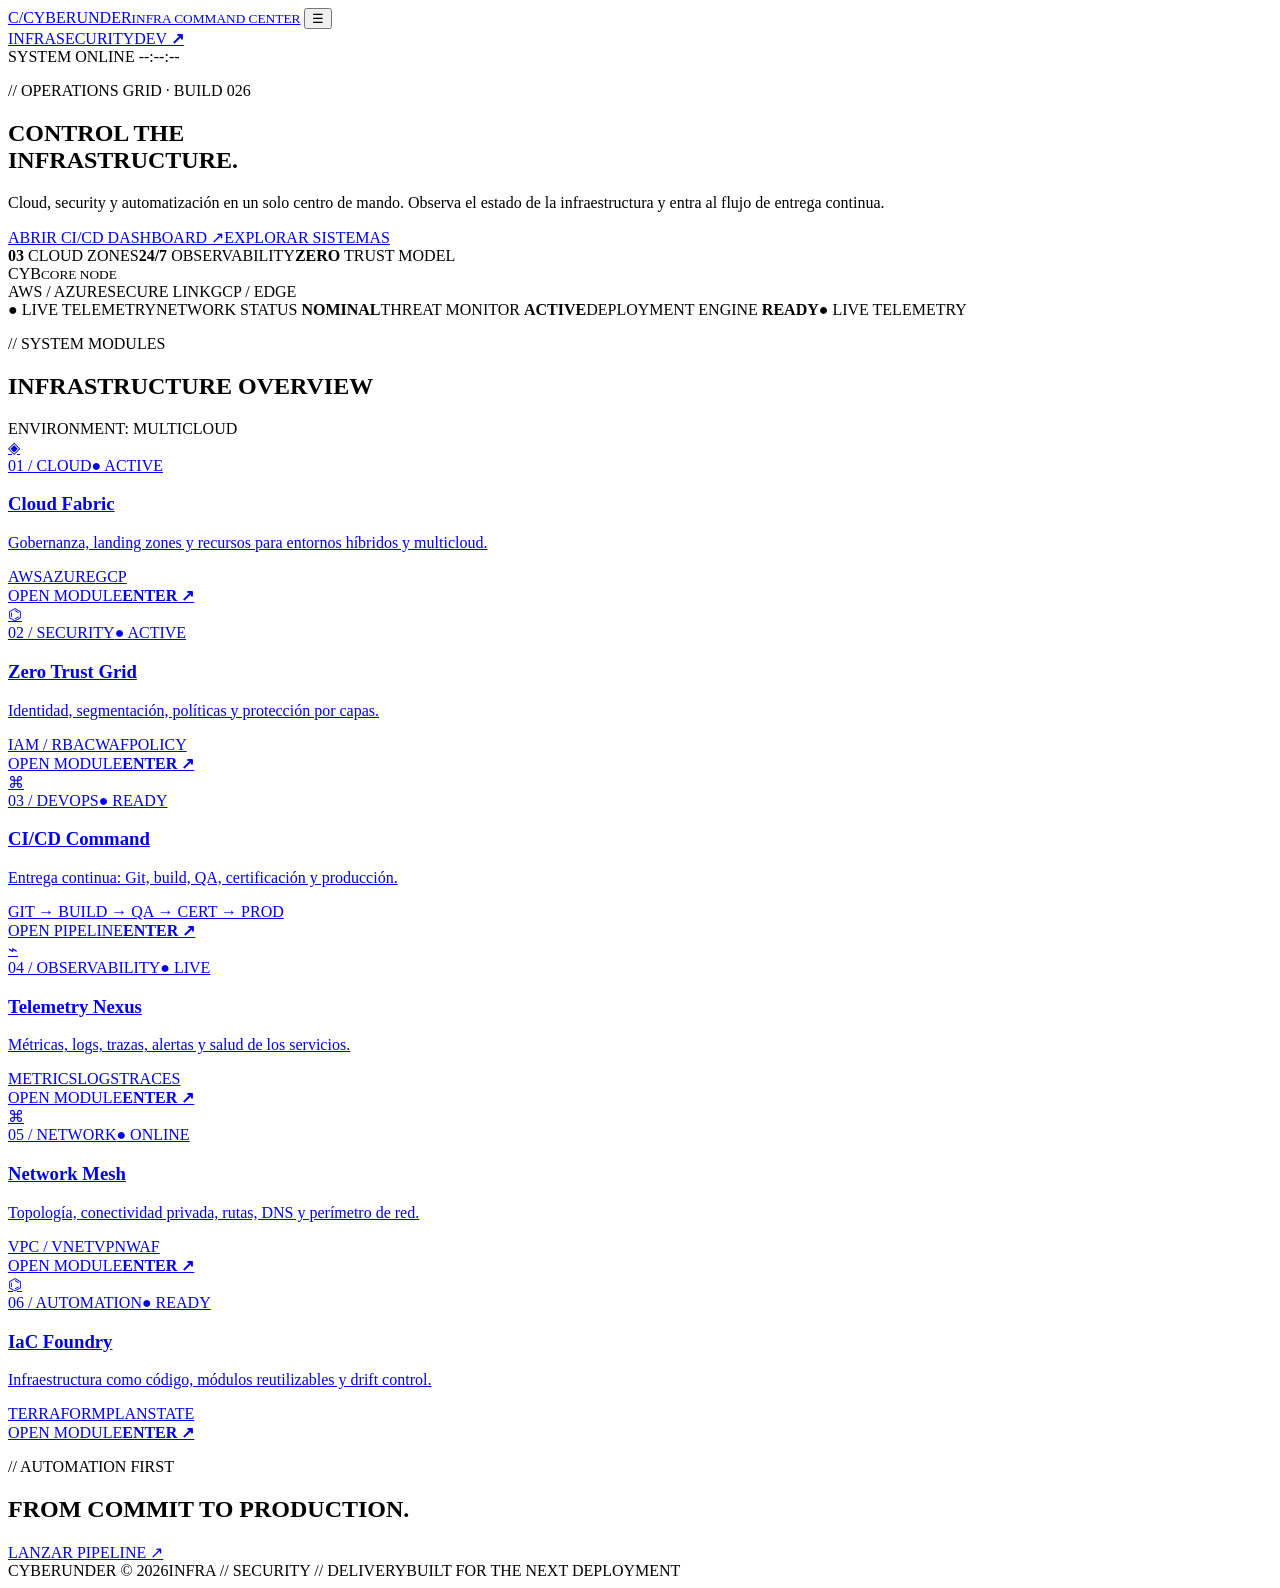
==== commit 1b2a89de: "Add files via upload" ====
--- a/index.html
+++ b/index.html
@@ -1,30 +1,33 @@
 <!doctype html>
 <html lang="es">
 <head>
-<meta charset="utf-8"><meta name="viewport" content="width=device-width,initial-scale=1"><meta name="theme-color" content="#050b18"><meta name="description" content="SKYNET Azure Security Ops — dashboard de demostración para seguridad cloud, DevSecOps y observabilidad Azure."><title>SKYNET // Azure Security Ops</title><link rel="stylesheet" href="styles.css">
+  <meta charset="utf-8"><meta name="viewport" content="width=device-width,initial-scale=1">
+  <meta name="theme-color" content="#070b13"><title>CYBERUNDER // INFRA COMMAND</title>
+  <link rel="stylesheet" href="assets/styles.css">
 </head>
 <body>
-<div class="scanlines"></div><div class="app-shell">
-<aside class="sidebar"><div class="brand"><div class="brand-mark">S<span>+</span></div><div><b>SKYNET</b><small>AZURE SECURITY OPS</small></div></div><div class="environment"><span class="pulse"></span> DEMO ENVIRONMENT <span class="env-tag">LAB</span></div>
-<nav id="nav"><div class="nav-label">COMMAND</div><button class="nav-item active" data-view="overview"><span>⌘</span> Command Center</button><button class="nav-item" data-view="infrastructure"><span>◈</span> Azure Infrastructure</button><button class="nav-item" data-view="threats"><span>◎</span> Threat Detection <i class="nav-count">7</i></button><button class="nav-item" data-view="identity"><span>⬡</span> Identity & Access</button><button class="nav-item" data-view="governance"><span>▤</span> Governance & Compliance</button><div class="nav-label">ENGINEERING</div><button class="nav-item" data-view="devsecops"><span>⌁</span> DevSecOps Pipeline</button><button class="nav-item" data-view="observability"><span>◉</span> Observability</button></nav>
-<div class="sidebar-bottom"><div class="connection"><span class="dot amber"></span><div><b>Azure connector</b><small>Not connected · Demo data</small></div><span class="status-pill">MOCK</span></div><div class="profile"><div class="avatar">SOC</div><div><b>SECURITY OPERATOR</b><small>Read-only workspace</small></div><span class="more">•••</span></div></div></aside>
-<main class="main"><header class="topbar"><div class="crumb">SECURITY OPERATIONS <span>/</span> <b id="crumb">COMMAND CENTER</b></div><div class="top-actions"><span class="live"><i></i> SIMULATION LIVE</span><button class="icon-btn" id="refresh" title="Actualizar datos">↻</button><button class="top-btn" id="export">⇩ Export report</button></div></header>
-<section class="page-heading"><div><div class="eyebrow"><span class="tiny-pulse"></span> CLOUD DEFENSE PLATFORM <span class="sep">//</span> BUILD 3.0.26</div><h1 id="pageTitle">Azure <em>Security</em> Command Center</h1><p id="pageDesc">Visibilidad unificada de postura, amenazas, identidades y recursos cloud.</p></div><div class="heading-right"><div class="clock" id="clock">--:--:--</div><div class="date-label" id="dateLabel">LOCAL SYSTEM TIME</div><button class="outline-btn" id="demoToggle">◉ Demo mode: ON</button></div></section>
-<div class="notice"><span>ⓘ</span><div><b>DEMO DATA — NO LIVE AZURE CONNECTION</b><p>Los recursos, alertas y puntuaciones son ficticios para demostrar la interfaz. Conecta fuentes autorizadas antes de usarlo en producción.</p></div><button id="dismissNotice">×</button></div>
-<div id="viewContent">
-<section class="metric-grid"><article class="metric"><div class="metric-top"><span>SECURITY POSTURE</span><span class="metric-icon">◈</span></div><div class="metric-value">78<span class="unit">/100</span><span class="trend good">↑ 4.2%</span></div><div class="meter"><span style="width:78%"></span></div><small>Cloud security score · simulated</small></article><article class="metric"><div class="metric-top"><span>ACTIVE FINDINGS</span><span class="metric-icon">◎</span></div><div class="metric-value">24 <span class="trend bad">7 critical/high</span></div><div class="mini-bars"><i style="height:40%"></i><i style="height:58%"></i><i style="height:48%"></i><i style="height:72%"></i><i style="height:54%"></i><i style="height:82%"></i><i style="height:68%"></i><i style="height:96%"></i><i style="height:70%"></i><i style="height:88%"></i><i style="height:61%"></i><i style="height:74%"></i></div><small>Finding trend · last 12 intervals</small></article><article class="metric"><div class="metric-top"><span>MONITORED RESOURCES</span><span class="metric-icon">▦</span></div><div class="metric-value">186 <span class="trend neutral">6 services</span></div><div class="resource-strip"><i style="width:36%"></i><i style="width:22%"></i><i style="width:18%"></i><i style="width:14%"></i><i style="width:10%"></i></div><small>Inventory across 3 demo regions</small></article><article class="metric"><div class="metric-top"><span>IDENTITY RISK</span><span class="metric-icon">⬡</span></div><div class="metric-value">06 <span class="trend bad">needs review</span></div><div class="identity-avatars"><span>AD</span><span>SP</span><span>MI</span><span>RB</span><span>+2</span></div><small>Privileged access & identity signals</small></article></section>
-<section class="dashboard-grid"><article class="panel radar-panel"><div class="panel-head"><div><span class="panel-kicker">THREAT INTELLIGENCE</span><h2>Threat Radar <span class="live-dot"></span></h2></div><button class="panel-action" data-go="threats">VIEW ALL ↗</button></div><div class="radar-layout"><div class="radar"><div class="radar-ring ring1"></div><div class="radar-ring ring2"></div><div class="radar-ring ring3"></div><div class="radar-cross horizontal"></div><div class="radar-cross vertical"></div><div class="radar-sweep"></div><span class="blip b1"></span><span class="blip b2"></span><span class="blip b3"></span><span class="blip b4"></span><span class="blip b5"></span><div class="radar-center">S<span>+</span></div></div><div class="radar-legend"><div><i class="red"></i><span>Critical</span><b>02</b></div><div><i class="orange"></i><span>High</span><b>05</b></div><div><i class="yellow"></i><span>Medium</span><b>11</b></div><div><i class="cyan"></i><span>Informational</span><b>06</b></div><div class="radar-foot">SCAN CYCLE <b>ACTIVE</b><small>Last simulated sweep: just now</small></div></div></div></article>
-<article class="panel regions-panel"><div class="panel-head"><div><span class="panel-kicker">GLOBAL FOOTPRINT</span><h2>Azure Regions & Zones</h2></div><button class="panel-action" data-go="infrastructure">INVENTORY ↗</button></div><div class="map-wrap"><svg class="world-map" viewBox="0 0 600 270" aria-label="Mapa esquemático de regiones demo"><g fill="none" stroke="#16363a" stroke-width="1"><path d="M45 80 L75 53 113 43 150 58 177 82 164 105 140 117 127 147 102 158 85 135 62 125Z"/><path d="M145 160 L170 170 187 201 178 233 162 250 151 218 137 192Z"/><path d="M267 72 L295 55 331 61 351 79 342 101 319 110 303 134 283 125 273 100Z"/><path d="M304 137 L338 126 367 148 374 181 357 218 334 232 319 196 300 172Z"/><path d="M354 72 L400 52 454 62 492 84 526 111 503 132 463 123 440 143 405 128 384 105 359 104Z"/><path d="M475 174 L510 165 539 181 530 206 499 215 479 197Z"/><path d="M30 30H570M30 70H570M30 110H570M30 150H570M30 190H570M30 230H570" stroke-dasharray="2 7"/></g><g class="map-points"><circle cx="140" cy="88" r="4"/><circle cx="148" cy="91" r="3"/><circle cx="316" cy="89" r="4"/><circle cx="323" cy="94" r="3"/><circle cx="419" cy="91" r="4"/><circle cx="427" cy="96" r="3"/><circle cx="395" cy="112" r="4"/><circle cx="402" cy="116" r="3"/></g><g font-size="10" fill="#78a8a6" font-family="monospace"><text x="102" y="73">US EAST</text><text x="284" y="72">WEST EUROPE</text><text x="390" y="75">EAST ASIA</text><text x="366" y="133">SOUTHEAST ASIA</text></g></svg><div class="region-list"><div><span class="region-dot"></span><div><b>East US</b><small>Virginia · 68 resources</small></div><span class="region-health">● HEALTHY</span></div><div><span class="region-dot"></span><div><b>West Europe</b><small>Netherlands · 74 resources</small></div><span class="region-health">● HEALTHY</span></div><div><span class="region-dot warn"></span><div><b>Southeast Asia</b><small>Singapore · 44 resources</small></div><span class="region-health warn-text">● 2 FINDINGS</span></div></div><p class="map-note">Esquema ilustrativo · no representa ubicaciones reales de tu tenant.</p></div></article></section>
-<section class="dashboard-grid lower-grid"><article class="panel findings-panel"><div class="panel-head"><div><span class="panel-kicker">PRIORITY QUEUE</span><h2>Security Findings</h2></div><button class="panel-action" data-go="threats">OPEN QUEUE ↗</button></div><div class="table-wrap"><table><thead><tr><th>SEVERITY</th><th>FINDING</th><th>RESOURCE</th><th>REGION</th><th>STATUS</th></tr></thead><tbody id="findingsTable"><tr><td><span class="severity critical">CRITICAL</span></td><td><b>Public storage access</b><small>Storage configuration</small></td><td>st-prod-assets-02</td><td>East US</td><td><span class="state open">OPEN</span></td></tr><tr><td><span class="severity high">HIGH</span></td><td><b>Overprivileged identity</b><small>Excessive role assignment</small></td><td>sp-deploy-runner</td><td>West Europe</td><td><span class="state review">REVIEW</span></td></tr><tr><td><span class="severity high">HIGH</span></td><td><b>Inbound rule exposed</b><small>Network security group</small></td><td>nsg-app-edge-01</td><td>East US</td><td><span class="state open">OPEN</span></td></tr><tr><td><span class="severity medium">MEDIUM</span></td><td><b>Missing diagnostic logs</b><small>Monitoring configuration</small></td><td>sql-customer-demo</td><td>Southeast Asia</td><td><span class="state review">REVIEW</span></td></tr></tbody></table></div></article><article class="panel activity-panel"><div class="panel-head"><div><span class="panel-kicker">LIVE TELEMETRY</span><h2>Event Stream <span class="live-dot"></span></h2></div><button class="panel-action" data-go="observability">LOGS ↗</button></div><div class="event-list" id="eventList"><div class="event"><span class="event-icon red-icon">!</span><div><b>Public endpoint detected</b><p>Storage account · st-prod-assets-02</p><small>20:19:42 · SIMULATED</small></div><span class="severity-dot red"></span></div><div class="event"><span class="event-icon cyan-icon">↔</span><div><b>Role assignment changed</b><p>Service principal · sp-deploy-runner</p><small>20:18:16 · SIMULATED</small></div><span class="severity-dot orange"></span></div><div class="event"><span class="event-icon green-icon">✓</span><div><b>Policy evaluation completed</b><p>Azure Policy · baseline-security</p><small>20:16:03 · SIMULATED</small></div><span class="severity-dot green"></span></div><div class="event"><span class="event-icon orange-icon">⌁</span><div><b>Pipeline security gate passed</b><p>release-candidate · build #284</p><small>20:14:29 · SIMULATED</small><span class="severity-dot green"></span></div></div></div></article></section>
-<section class="pipeline panel"><div class="panel-head"><div><span class="panel-kicker">SHIFT LEFT · SECURE BY DESIGN</span><h2>DevSecOps Pipeline</h2></div><button class="panel-action" data-go="devsecops">PIPELINE DETAILS ↗</button></div><div class="pipeline-flow" aria-label="Pipeline CI/CD: Commit, Build, pruebas unitarias, seguridad, integración, certificación, QA, aprobación, producción y monitoreo">
-<div class="pipe-node done"><span>⌘</span><b>Commit</b><small>Pull request</small><i>✓ COMPLETE</i></div><div class="pipe-link"></div>
-<div class="pipe-node done"><span>⚙</span><b>Build</b><small>Compile · package</small><i>✓ PASSED</i></div><div class="pipe-link"></div>
-<div class="pipe-node test-node"><span>✓</span><b>Unit Test</b><small>Unit tests</small><i>✓ PASSED</i></div><div class="pipe-link"></div>
-<div class="pipe-node warn-node"><span>⌕</span><b>Security</b><small>SAST · SCA · IaC · secrets</small><i>! REVIEW</i></div><div class="pipe-link"></div>
-<div class="pipe-node test-node"><span>⇄</span><b>Integración</b><small>APIs · servicios · contratos</small><i>◷ PENDING</i></div><div class="pipe-link"></div>
-<div class="pipe-node cert-node"><span>▣</span><b>Certificación</b><small>Compliance · evidencias</small><i>◷ REQUIRED</i></div><div class="pipe-link"></div>
-<div class="pipe-node qa-node"><span>◎</span><b>QA</b><small>Funcional · aceptación</small><i>◷ PENDING</i></div><div class="pipe-link"></div>
-<div class="pipe-node gated"><span>◈</span><b>Approval</b><small>Change / release gate</small><i>◷ REQUIRED</i></div><div class="pipe-link"></div>
-<div class="pipe-node prod-node"><span>▲</span><b>Production</b><small>Azure prod</small><i>▣ GATED</i></div><div class="pipe-link"></div>
-<div class="pipe-node locked"><span>◉</span><b>Monitor</b><small>Azure Monitor · Defender</small><i>↗ TELEMETRY</i></div></div><div class="pipeline-foot"><span><i class="dot green"></i> Unit tests passed (demo)</span><span><i class="dot amber"></i> Integration, certification and QA pending</span><span><i class="dot red"></i> Production blocked until all gates pass</span></div></section>
-</div><footer><span>SKYNET // AZURE SECURITY OPS <b>v3.0.26</b></span><span>DEFENSIVE SECURITY PLATFORM · DEMO ONLY</span><span>NO LIVE AZURE DATA <i class="dot amber"></i></span></footer></main></div><div class="toast" id="toast"></div><script src="app.js"></script></body></html>
+  <div class="scanlines"></div><header class="topbar">
+    <a class="brand" href="index.html"><span class="brand-mark">C/</span><span>CYBERUNDER<small>INFRA COMMAND CENTER</small></span></a>
+    <button class="menu-toggle" aria-label="Abrir menú">☰</button>
+    <nav class="nav"><a class="active" href="#infra">INFRA</a><a href="#security">SECURITY</a><a class="nav-dev" href="cicd.html">DEV <b>↗</b></a></nav>
+    <div class="system-state"><i class="pulse"></i> SYSTEM ONLINE <span id="clock">--:--:--</span></div>
+  </header>
+  <main>
+    <section class="hero" id="infra"><div class="hero-copy"><p class="eyebrow">// OPERATIONS GRID · BUILD 026</p><h1>CONTROL THE<br><span>INFRASTRUCTURE.</span></h1><p class="hero-text">Cloud, security y automatización en un solo centro de mando. Observa el estado de la infraestructura y entra al flujo de entrega continua.</p><div class="hero-actions"><a class="btn primary" href="cicd.html">ABRIR CI/CD DASHBOARD <span>↗</span></a><a class="btn ghost" href="#modules">EXPLORAR SISTEMAS</a></div><div class="hero-meta"><span><b>03</b> CLOUD ZONES</span><span><b>24/7</b> OBSERVABILITY</span><span><b>ZERO</b> TRUST MODEL</span></div></div>
+      <div class="orbital"><div class="orbit orbit-a"></div><div class="orbit orbit-b"></div><div class="orbit orbit-c"></div><div class="core"><span>CYB</span><small>CORE NODE</small></div><span class="orbit-label label-a">AWS / AZURE</span><span class="orbit-label label-b">SECURE LINK</span><span class="orbit-label label-c">GCP / EDGE</span><div class="orbit-dot dot-a"></div><div class="orbit-dot dot-b"></div><div class="orbit-dot dot-c"></div></div>
+    </section>
+    <section class="ticker"><span>● LIVE TELEMETRY</span><span>NETWORK STATUS <b>NOMINAL</b></span><span>THREAT MONITOR <b>ACTIVE</b></span><span>DEPLOYMENT ENGINE <b>READY</b></span><span>● LIVE TELEMETRY</span></section>
+    <section class="section" id="modules"><div class="section-heading"><div><p class="eyebrow">// SYSTEM MODULES</p><h2>INFRASTRUCTURE <span>OVERVIEW</span></h2></div><span class="small-tag">ENVIRONMENT: MULTICLOUD</span></div>
+      <div class="module-grid module-grid-expanded">
+      <a class="module-card" href="module.html?module=cloud"><div class="card-icon">◈</div><div class="card-top"><span>01 / CLOUD</span><span class="status">● ACTIVE</span></div><h3>Cloud Fabric</h3><p>Gobernanza, landing zones y recursos para entornos híbridos y multicloud.</p><div class="chips"><span>AWS</span><span>AZURE</span><span>GCP</span></div><div class="card-line"><span>OPEN MODULE</span><b>ENTER ↗</b></div></a>
+      <a class="module-card" href="module.html?module=security"><div class="card-icon magenta">⌬</div><div class="card-top"><span>02 / SECURITY</span><span class="status">● ACTIVE</span></div><h3>Zero Trust Grid</h3><p>Identidad, segmentación, políticas y protección por capas.</p><div class="chips"><span>IAM / RBAC</span><span>WAF</span><span>POLICY</span></div><div class="card-line"><span>OPEN MODULE</span><b>ENTER ↗</b></div></a>
+      <a class="module-card dev-card" href="cicd.html"><div class="card-icon">⌘</div><div class="card-top"><span>03 / DEVOPS</span><span class="status">● READY</span></div><h3>CI/CD Command</h3><p>Entrega continua: Git, build, QA, certificación y producción.</p><div class="mini-flow"><i></i><i></i><i></i><i></i><i></i><span>GIT → BUILD → QA → CERT → PROD</span></div><div class="card-line"><span>OPEN PIPELINE</span><b>ENTER ↗</b></div></a>
+      <a class="module-card" href="module.html?module=observability"><div class="card-icon magenta">⌁</div><div class="card-top"><span>04 / OBSERVABILITY</span><span class="status">● LIVE</span></div><h3>Telemetry Nexus</h3><p>Métricas, logs, trazas, alertas y salud de los servicios.</p><div class="chips"><span>METRICS</span><span>LOGS</span><span>TRACES</span></div><div class="card-line"><span>OPEN MODULE</span><b>ENTER ↗</b></div></a>
+      <a class="module-card" href="module.html?module=network"><div class="card-icon">⌘</div><div class="card-top"><span>05 / NETWORK</span><span class="status">● ONLINE</span></div><h3>Network Mesh</h3><p>Topología, conectividad privada, rutas, DNS y perímetro de red.</p><div class="chips"><span>VPC / VNET</span><span>VPN</span><span>WAF</span></div><div class="card-line"><span>OPEN MODULE</span><b>ENTER ↗</b></div></a>
+      <a class="module-card" href="module.html?module=iac"><div class="card-icon magenta">⌬</div><div class="card-top"><span>06 / AUTOMATION</span><span class="status">● READY</span></div><h3>IaC Foundry</h3><p>Infraestructura como código, módulos reutilizables y drift control.</p><div class="chips"><span>TERRAFORM</span><span>PLAN</span><span>STATE</span></div><div class="card-line"><span>OPEN MODULE</span><b>ENTER ↗</b></div></a>
+      </div>
+    </section>
+    <section class="bottom-band"><div><p class="eyebrow">// AUTOMATION FIRST</p><h2>FROM COMMIT TO <span>PRODUCTION.</span></h2></div><a class="btn primary" href="cicd.html">LANZAR PIPELINE <span>↗</span></a></section>
+  </main><footer><span>CYBERUNDER © 2026</span><span>INFRA // SECURITY // DELIVERY</span><span>BUILT FOR THE NEXT DEPLOYMENT</span></footer>
+  <script src="assets/app.js"></script>
+</body></html>
